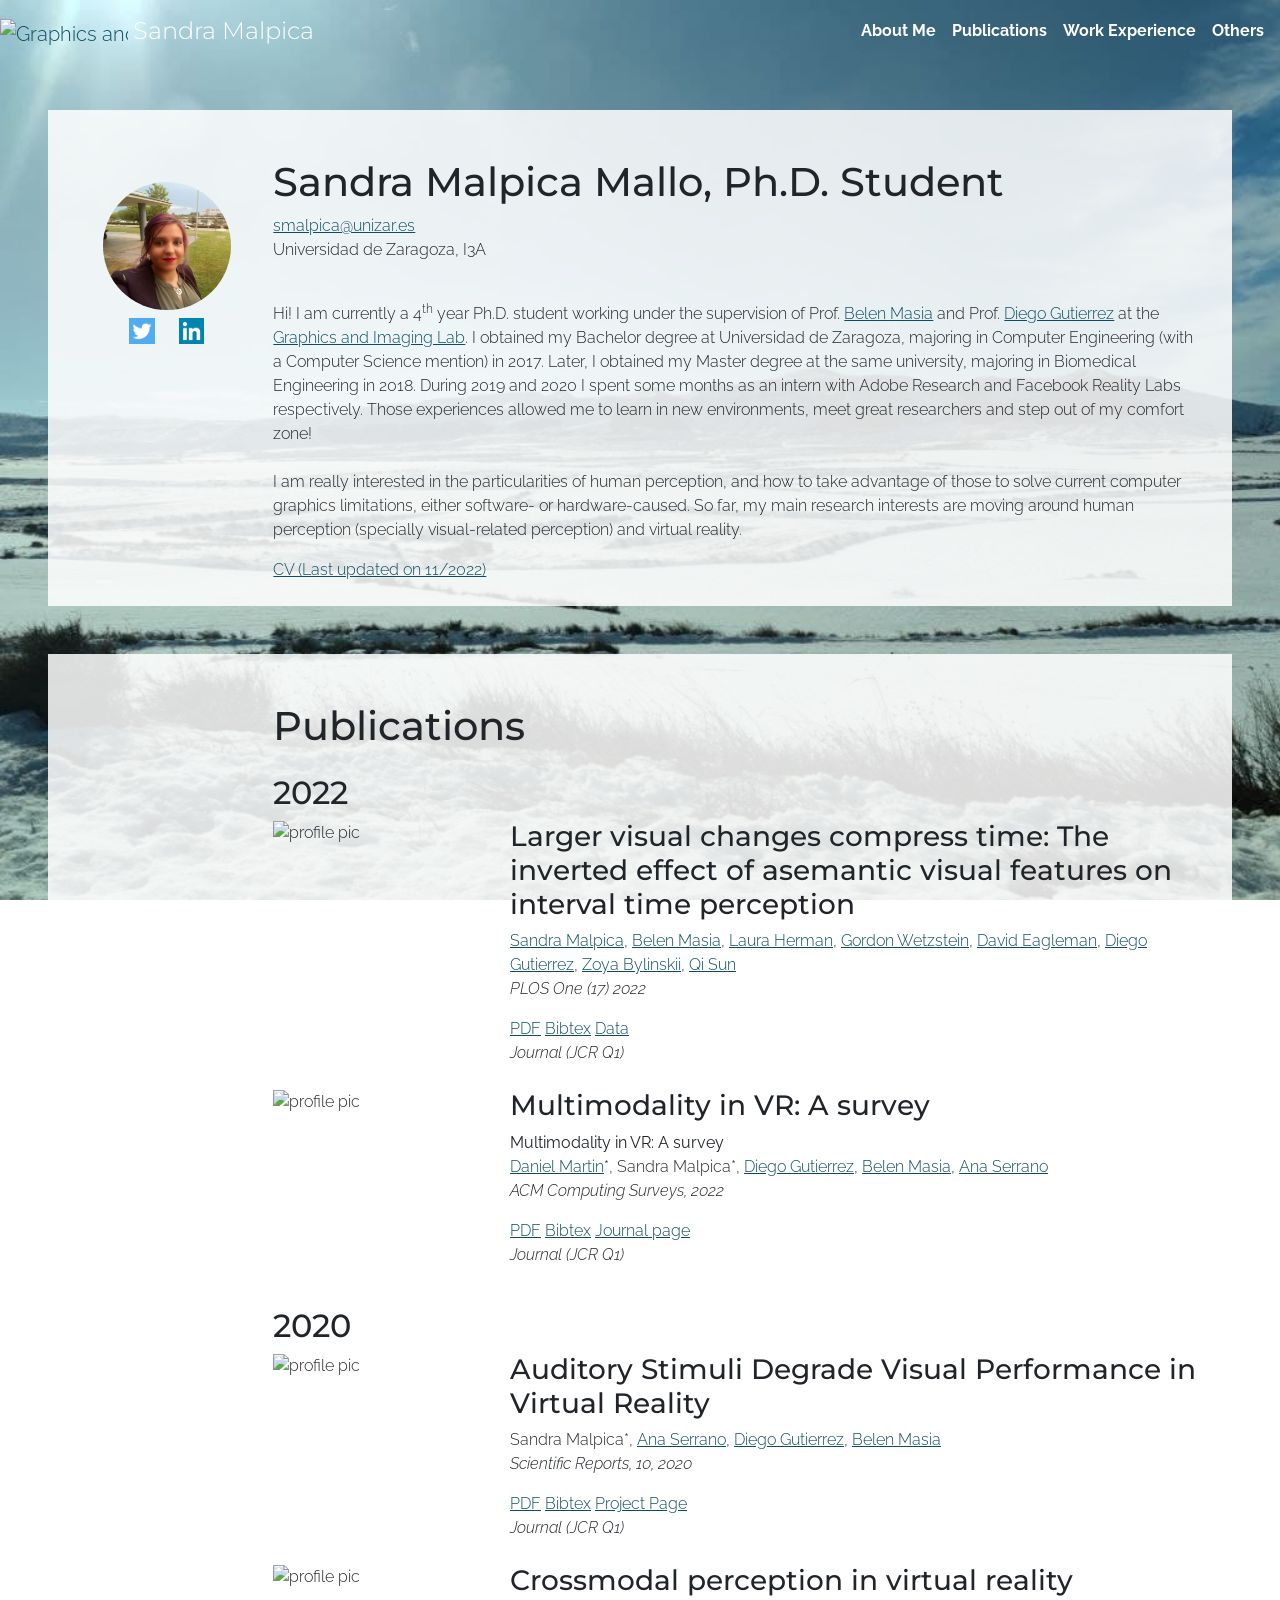
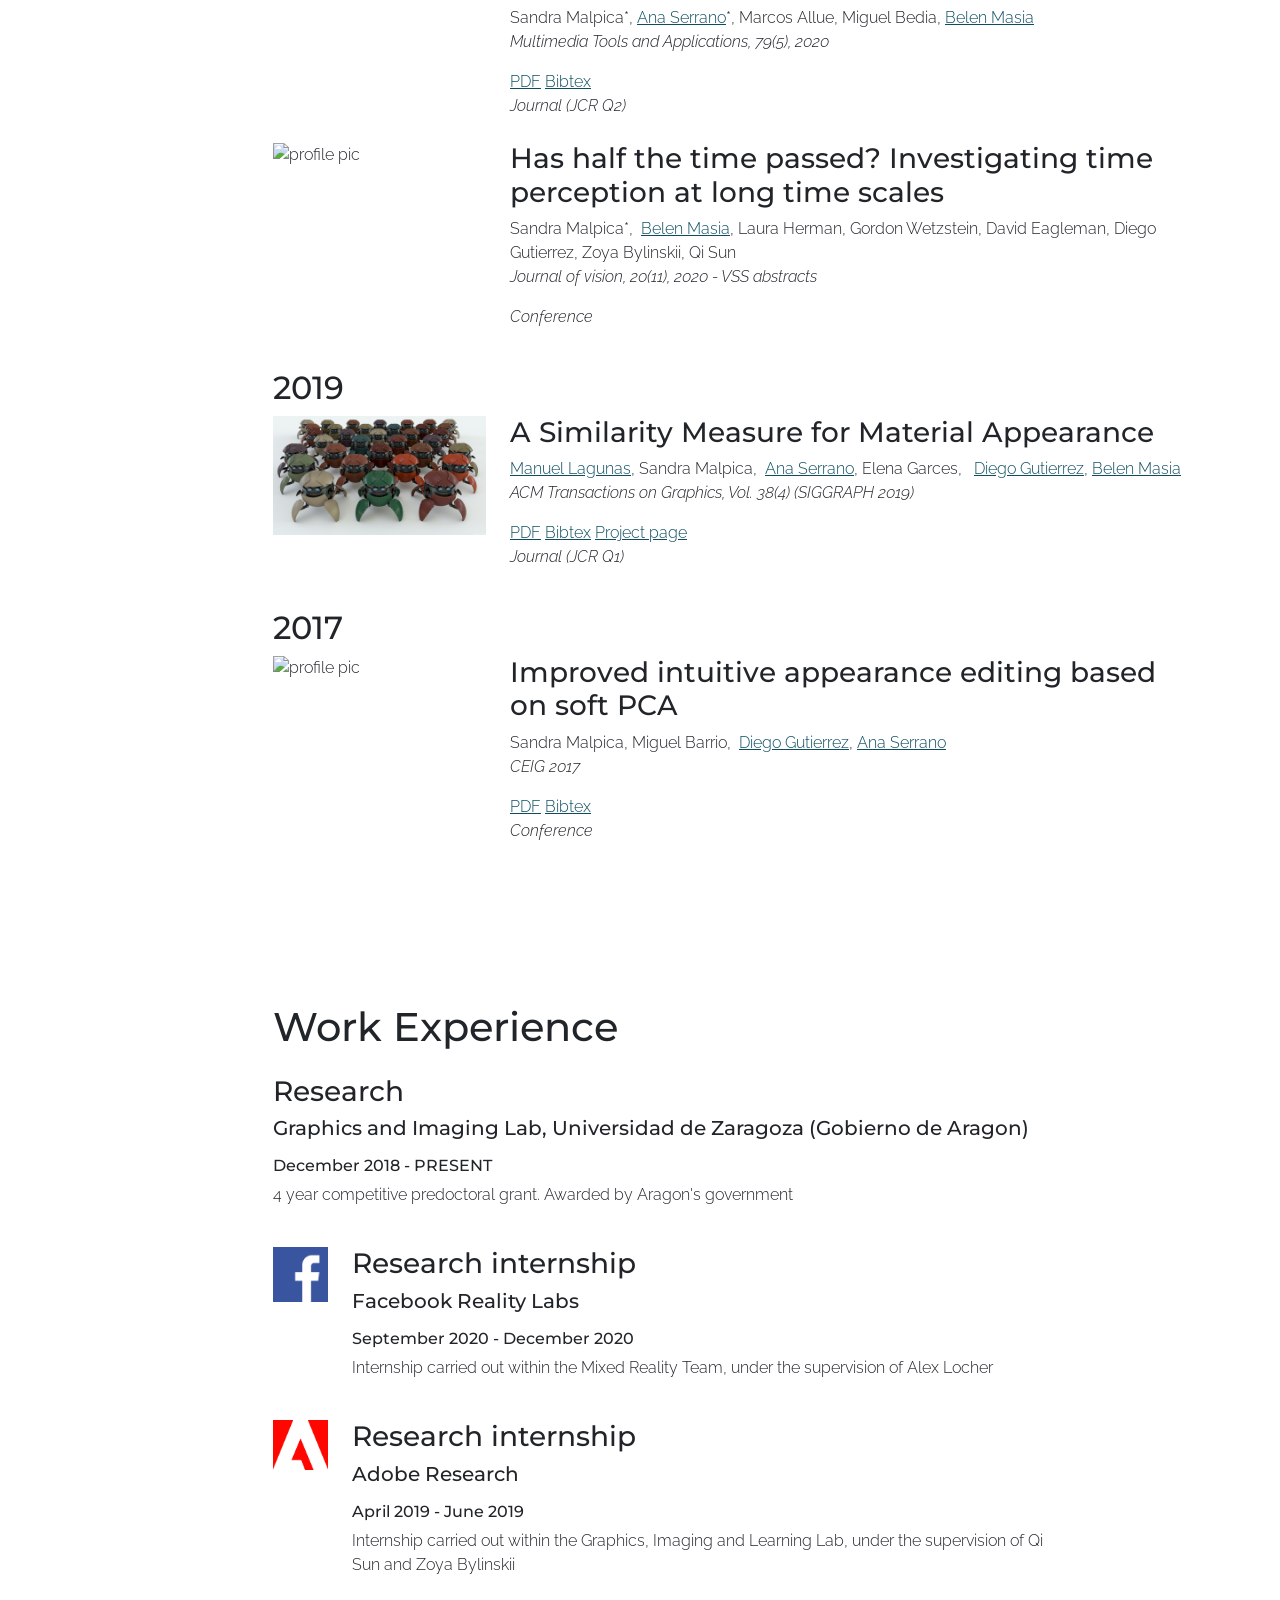
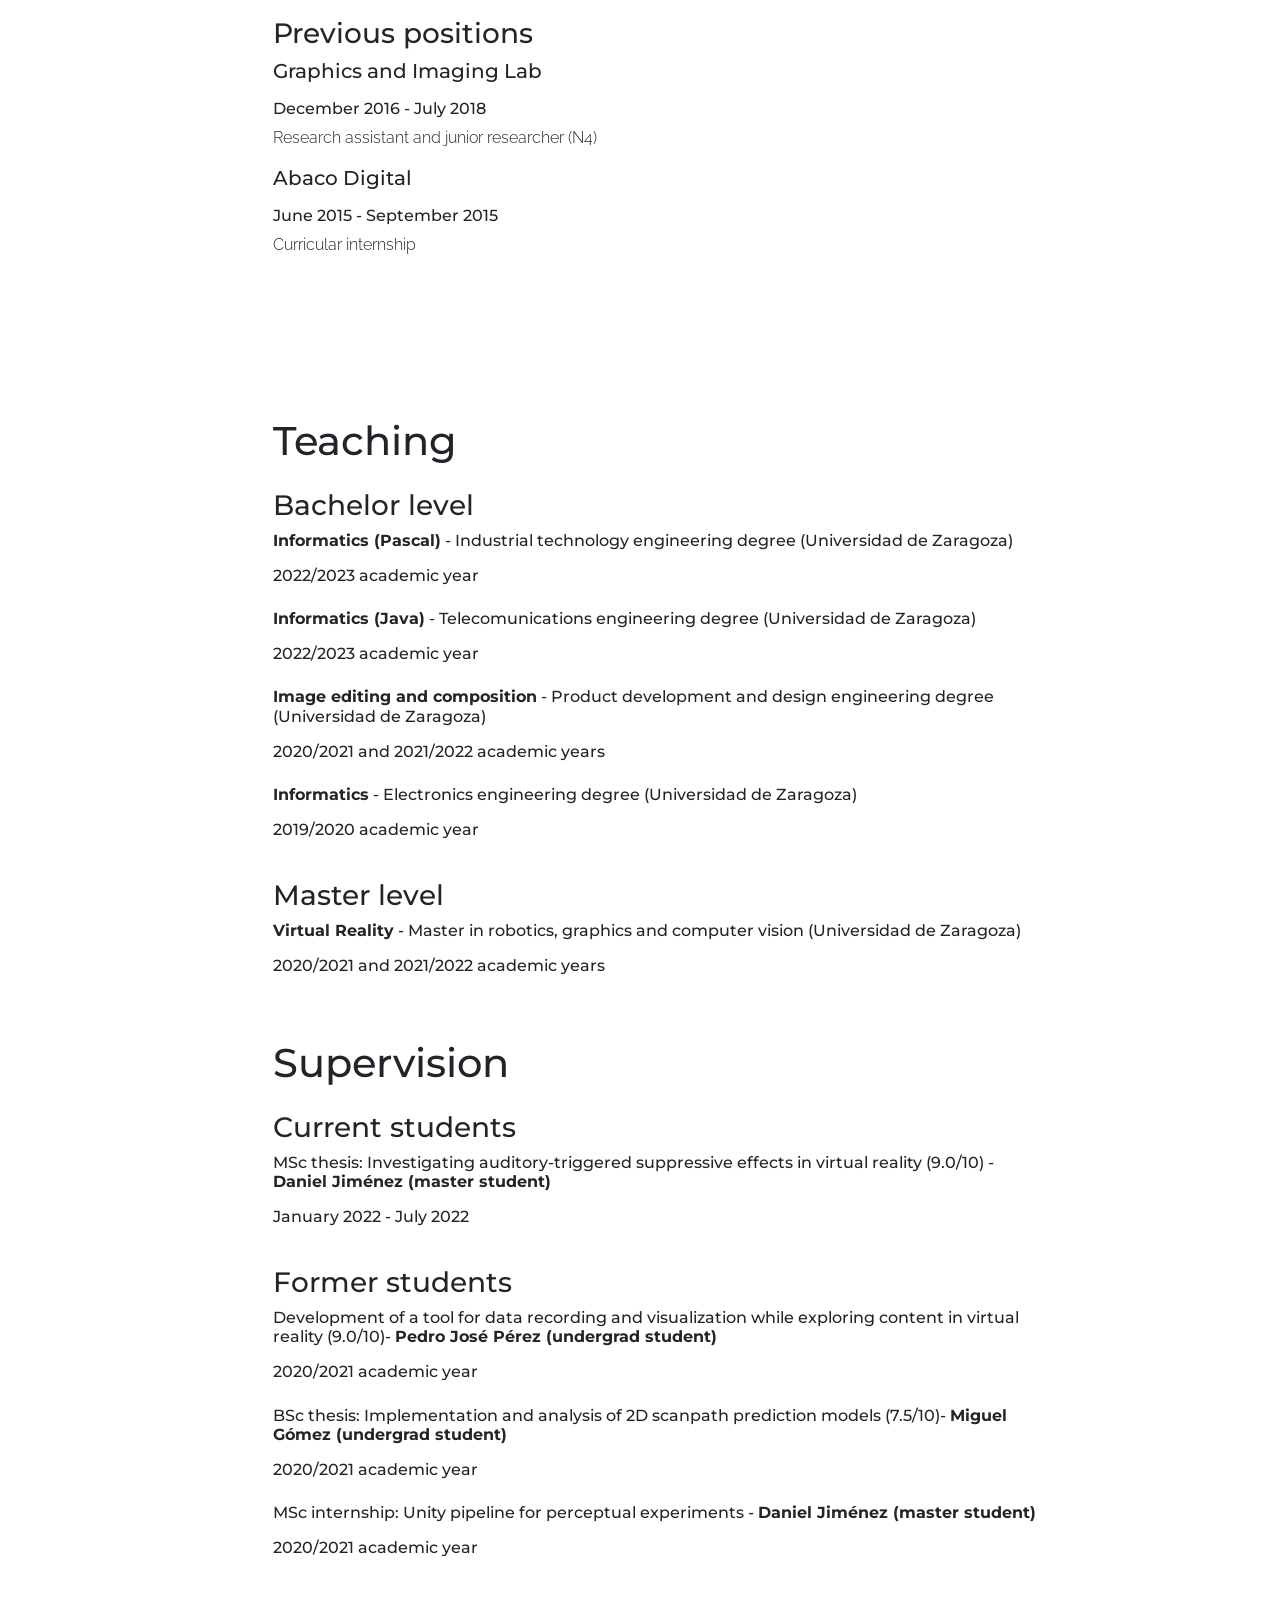
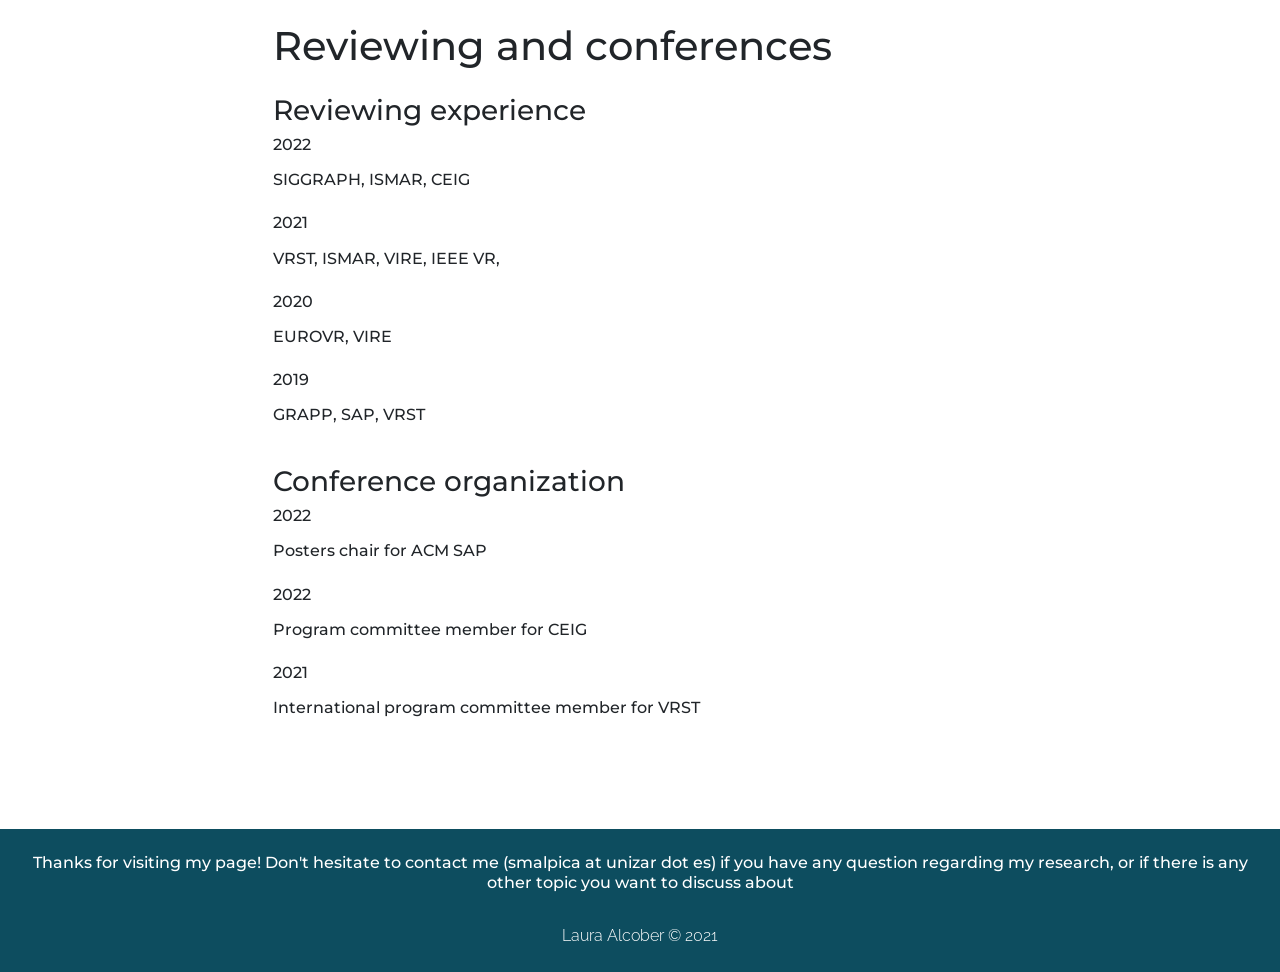
==== index.html @ f25066e1 "Merge branch 'master' of https://github.com/SMalpica/smalpica.github.io" ====
<!DOCTYPE html>
<html>
<head>
    <meta content="width=device-width, initial-scale=1.0" name="viewport">
    <meta charset="utf-8">
    <meta content="Sandra Malpica Mallo, Ph.D. Student, Publications, 2021, 2020, 2019, 2017, Work Experience"
          name="keywords">
    <meta content="" name="description">
    <meta content="width=device-width, initial-scale=1, maximum-scale=1, user-scalable=no" name="viewport">
    <!-- CSS only -->
    <link crossorigin="anonymous" href="https://cdn.jsdelivr.net/npm/bootstrap@5.1.3/dist/css/bootstrap.min.css"
          integrity="sha384-1BmE4kWBq78iYhFldvKuhfTAU6auU8tT94WrHftjDbrCEXSU1oBoqyl2QvZ6jIW3" rel="stylesheet">
    <link href="style.css" media="screen" rel="stylesheet">

    <script src="" type="text/javascript"></script>

    <title>Sandra Malpica</title>


</head>
<body>
<header>

    <nav class="navbar navbar-expand-lg justify-content-between">
        <a class="navbar-brand" href="http://graphics.unizar.es/" target="_blank">
            <img alt="Graphics and imaging lab"
                 class="d-inline-block align-middle img-graphic-top"
                 src="https://graphics.unizar.es/images/gilab_logo.png">
            <span class="navbar-title">
                Sandra Malpica
            </span>
        </a>
        <div>
            <div class="collapse navbar-collapse mx-2">
                <ul class="navbar-nav mr-auto mt-2 mt-lg-0">
                    <li class="nav-item active">
                        <a class="nav-link" href="#about-me-section">About Me</a>
                    </li>
                    <li class="nav-item active">
                        <a class="nav-link" href="#publications-section">Publications</a>
                    </li>
                    <li class="nav-item active">
                        <a class="nav-link" href="#work-experience-section">Work Experience</a>
                    </li>
					<li class="nav-item active">
                        <a class="nav-link" href="#other-section">Others</a>
                    </li>
                </ul>
            </div>
        </div>

    </nav>

</header>

<section class="p-4 text-section row" id="about-me-section">
    <div class="col-sm-12 col-lg-2 my-5">
        <img alt="profile pic" class="img-profile" src="img/perfil.jpg">
        <div class="row d-flex justify-content-evenly mt-2">
            <div class="col-6 d-flex justify-content-end">
                <a href="https://twitter.com/El6sinsentido">
                    <img alt="profile pic" class="img-social" src="img/gorjeo.png">
                </a>
            </div>
            <div class="col-6 d-flex justify-content-start">
                <a href="https://www.linkedin.com/in/sandra-malpica-mallo-7654ab9b/">
                    <img alt="profile pic" class="img-social" src="img/linkedin.png">
                </a>
            </div>
        </div>

    </div>
    <div class="col-sm-12 col-lg-10">
    <span class="mx-2 description-text">
        <h1>Sandra Malpica Mallo, Ph.D. Student</h1>
        <a href="mailto:smalpica@unizar.es">smalpica@unizar.es</a>
                <p>
                    Universidad de Zaragoza, I3A
                </p>
        <br>
        <p>Hi! I am currently a 4<sup>th</sup> year Ph.D. student working under the supervision of Prof. <a
                class="u-active-none u-border-none u-btn u-button-link u-button-style u-hover-none u-none u-text-palette-1-base u-btn-1"
                href="http://webdiis.unizar.es/~bmasia/"
                target="_blank">Belen Masia</a> and Prof. <a
                class="u-active-none u-border-none u-btn u-button-link u-button-style u-hover-none u-none u-text-palette-1-base u-btn-2"
                href="http://giga.cps.unizar.es/~diegog/"
                target="_blank">Diego Gutierrez</a> at the <a
                class="u-active-none u-border-none u-btn u-button-link u-button-style u-hover-none u-none u-text-palette-1-base u-btn-3"
                href="http://graphics.unizar.es/"
                target="_blank">Graphics and Imaging Lab</a>. I obtained my Bachelor degree at Universidad de Zaragoza, majoring in Computer Engineering (with a Computer Science mention) in 2017. Later, I obtained my Master degree at the same university, majoring in Biomedical Engineering in 2018. During 2019 and 2020 I spent some months as an intern with Adobe Research and Facebook Reality Labs respectively. Those experiences allowed me to learn in new environments, meet great researchers and step out of my comfort zone!<br>
                    <br>I am really interested in the particularities of human perception, and how to take advantage of those to solve current computer graphics limitations, either software- or hardware-caused. So far, my main research interests are moving around human perception (specially visual-related perception) and virtual reality.&nbsp;
          </p>

        <a href="cv/CV_English_SM.pdf">CV (Last updated on 11/2022)</a>

    </span>
    </div>
</section>

<section class="p-4 text-section row justify-content-end" id="publications-section">
    <div class="col-sm-12 col-lg-10">
    <span class="mx-2 description-text">
        <h1>Publications</h1>
        <div class="mt-4">
            <h2>2022</h2>

            <div class="row mt-2">
                <div class="col-sm-6 col-lg-3">
                    <img alt="profile pic" class="img-publication"
                         src="https://journals.plos.org/plosone/article/figure/image?size=large&id=10.1371/journal.pone.0265591.g001">
                </div>
                <div class="col-sm-6 col-lg-9">

                    <h3>Larger visual changes compress time: The inverted effect of asemantic visual features on interval time perception</h3>
							<a href="https://smalpica.github.io/"> Sandra Malpica</a>, 
							  <a href="http://webdiis.unizar.es/~bmasia/">Belen Masia</a>, 
							  <a href="https://www.lauramherman.work/">Laura Herman</a>, 
							  <a href="https://stanford.edu/~gordonwz/">Gordon Wetzstein</a>, 
							  <a href="https://deagle.people.stanford.edu/">David Eagleman</a>, 
							  <a href="http://giga.cps.unizar.es/~diegog/">Diego Gutierrez</a>, 
							  <a href="https://research.adobe.com/person/zoya-bylinskii/">Zoya Bylinskii</a>, 
							  <a href="https://www.immersivecomputinglab.org/">Qi Sun</a>
                      <br><i>PLOS One (17) 2022</i>
                      <br>
                    </p>
                    <a href="https://journals.plos.org/plosone/article?id=10.1371/journal.pone.0265591" target="_blank">PDF</a>
                    <a href="https://journals.plos.org/plosone/article/citation?id=10.1371/journal.pone.0265591">Bibtex</a>
					<a href="https://github.com/SMalpica/visTime">Data</a>
                    <p class="fs-6"><i>Journal (JCR Q1)</i></p>
                </div>
            </div>

			<div class="row mt-2">
                <div class="col-sm-6 col-lg-3">
                    <img alt="profile pic" class="img-publication"
                         src="http://webdiis.unizar.es/~danims/images/pubs/2021/02_VR-Survey-2021/featured.jpg">
                </div>
                <div class="col-sm-6 col-lg-9">

                    <h3>Multimodality in VR: A survey</h3>
                        <p class=""><b>Multimodality in VR: A survey<br></b>
                      <a href="http://webdiis.unizar.es/~danims/"
                         target="_blank">Daniel Martin</a>*, Sandra Malpica*, <a
                                    href="http://giga.cps.unizar.es/~diegog/" target="_blank">Diego Gutierrez</a>, <a
                                    href="http://webdiis.unizar.es/~bmasia/" target="_blank">Belen Masia</a>, <a
                                    href="https://ana-serrano.github.io/" target="_blank">Ana Serrano</a>
                      <br><i>ACM Computing Surveys, 2022</i>
                      <br>
                    </p>
                    <a href="https://graphics.unizar.es/papers/2022_Martin_VRSurvey.pdf" target="_blank">PDF</a>
                    <a href="http://webdiis.unizar.es/~danims/images/pubs/2021/02_VR-Survey-2021/bibtex">Bibtex</a>
					<a href="https://dl.acm.org/doi/10.1145/3508361">Journal page</a>
                    <p class="fs-6"><i>Journal (JCR Q1)</i></p>
                </div>
            </div>

        </div>

        <div class="mt-4">
            <h2>2020</h2>

            <div class="row mt-2">
                <div class="col-sm-6 col-lg-3">
                    <img alt="profile pic" class="img-publication"
                         src="https://smalpica.github.io/visDegradation/Auditory%20Stimuli%20Degrade%20Visual%20Performance%20in%20Virtual%20Reality/teaser.png">
                </div>
                <div class="col-sm-6 col-lg-9">

                    <h3>Auditory Stimuli Degrade Visual Performance in Virtual Reality</h3>
                        <p>
                            Sandra Malpica*, 
							<a href="https://ana-serrano.github.io/" target="_blank">Ana Serrano</a>, 
							<a href="http://giga.cps.unizar.es/~diegog/" target="_blank">Diego Gutierrez</a>, 
							<a href="http://webdiis.unizar.es/~bmasia/" target="_blank">Belen Masia</a>
							<br><i>Scientific Reports, 10, 2020  </i>
                            <br>
                        </p>                    
					<a href="https://www.nature.com/articles/s41598-020-69135-3.pdf" target="_blank">PDF</a>
					<a href="https://smalpica.github.io/visDegradation/#bibtex">Bibtex</a>
					<a href="https://smalpica.github.io/visDegradation/" target="_blank">Project Page</a>
                    
                    <p class="fs-6"><i>Journal (JCR Q1)</i></p>
                </div>
            </div>

            <div class="row mt-2">
                <div class="col-sm-6 col-lg-3">
                    <img alt="profile pic" class="img-publication"
                         src="http://webdiis.unizar.es/~bmasia/images/Malpica_MMTA2019.png">
                </div>
                <div class="col-sm-6 col-lg-9">
                    <h3>Crossmodal perception in virtual reality</h3>
                        <p>Sandra Malpica*,&nbsp;<a
                                class="u-active-none u-border-none u-btn u-button-style u-hover-none u-none u-text-palette-1-base u-btn-7"
                                href="https://ana-serrano.github.io/"
                                target="_blank">Ana Serrano</a>*, Marcos Allue, Miguel Bedia, <a
                                class="u-active-none u-border-none u-btn u-button-link u-button-style u-hover-none u-none u-text-palette-1-base u-btn-8"
                                href="http://webdiis.unizar.es/~bmasia/"
                                target="_blank">Belen Masia</a>
                        <br><i>Multimedia Tools and Applications, 79(5), 2020</i>
                        <br>
                        </p>
						<a href="http://webdiis.unizar.es/~aserrano/docs/Malpica_MTA2019_Crossmodal-VR.pdf"
                           target="_blank">PDF</a>
                        <a href="http://webdiis.unizar.es/~bmasia/files/Malpica_MMTA2020.bib">Bibtex</a>
                        <p><i>Journal (JCR Q2)</i></p>
                </div>
            </div>

            <div class="row mt-2">
                <div class="col-sm-6 col-lg-3">
                    <img alt="profile pic" class="img-publication"
                         src="http://webdiis.unizar.es/~bmasia/images/Malpica_VSS2020.png">
                </div>
                <div class="col-sm-6 col-lg-9">
                    <h3>Has half the time passed? Investigating time perception at long time scales</h3>
                        <p>Sandra Malpica*,&nbsp;
                            <a href="http://webdiis.unizar.es/~bmasia/"
                               target="_blank">Belen Masia</a>, Laura Herman, Gordon Wetzstein, David Eagleman, Diego Gutierrez, Zoya Bylinskii, Qi Sun<br><i>Journal of vision, 20(11), 2020 - VSS abstracts</i>
                            <br>
                            </p>                            
                            <p><i>Conference</i></p>
                    </p>
                </div>
            </div>

        </div>

        <div class="mt-4">
            <h2>2019</h2>

            <div class="row mt-2">
                <div class="col-sm-6 col-lg-3">
                    <img alt="profile pic" class="img-publication"
                         src="img/material_similarity_2019.jpg">
                </div>
                <div class="col-sm-6 col-lg-9">

                    <h3>A Similarity Measure for Material Appearance</h3>
                    <p>
                        <a href="http://giga.cps.unizar.es/~mlagunas/" target="_blank">Manuel Lagunas</a>, Sandra Malpica,&nbsp;
                        <a href="https://ana-serrano.github.io/" target="_blank">Ana Serrano</a>, Elena Garces,&nbsp;&nbsp;
                        <a href="http://giga.cps.unizar.es/~diegog/" target="_blank">Diego Gutierrez</a>,
                        <a href="http://webdiis.unizar.es/~bmasia/" target="_blank">Belen Masia</a>
                        <br><i>ACM Transactions on Graphics, Vol. 38(4) (SIGGRAPH 2019)</i>
                        <br>
                    </p>
						<a href="https://graphics.unizar.es/papers/similarity_siggraph_19.pdf"
                           target="_blank">PDF</a>
                        <a href="http://webdiis.unizar.es/~mlagunas/bibs/similarity_siggraph_19.html">Bibtex</a>     
						<a href="http://giga.cps.unizar.es/~mlagunas/publication/material-similarity/" target="_blank">Project page</a>

                    <p><i>Journal (JCR Q1)</i></p>
                </div>
            </div>

        </div>

        <div class="mt-4">
            <h2>2017</h2>

            <div class="row mt-2">
                <div class="col-sm-6 col-lg-3">
                    <img alt="profile pic" class="img-publication"
                         src="http://webdiis.unizar.es/~bmasia/images/Malpica_CEIG2017.png">
                </div>
                <div class="col-sm-6 col-lg-9">

                    <h3>Improved intuitive appearance editing based on soft PCA</h3>
                    <p>Sandra Malpica, Miguel Barrio,&nbsp;
                        <a href="http://giga.cps.unizar.es/~diegog/" target="_blank">Diego Gutierrez</a>,
                        <a href="http://webdiis.unizar.es/~bmasia/" target="_blank">Ana Serrano</a>
                        <br><i>CEIG 2017</i>
                        <br>
                    </p>
					<a href="http://webdiis.unizar.es/~aserrano/docs/Malpica_CEIG2017_SoftPCA.pdf" target="_blank">PDF</a>
                    <a href="http://webdiis.unizar.es/~aserrano/bibs/Malpica_CEIG2017_SoftPCA.bib">Bibtex</a>                 
                    <p><i>Conference</i></p>
                </div>
            </div>

        </div>

    </span>

    </div>
</section>

<section class="p-4 text-section row justify-content-end" id="work-experience-section">
    <div class="col-sm-12 col-lg-10">
    <span class="mx-2 description-text">
        <h1>Work Experience</h1>

        <div class="mt-4">
            <h3>Research</h3>

            <div class="row mt-2">
                <div class="col-sm-6 col-lg-10">

                    <h5>Graphics and Imaging Lab, Universidad de Zaragoza (Gobierno de Aragon)</h5>
                                <p>
                                    <h6>
                                        December 2018 - PRESENT
                                    </h6>
                                    4 year competitive predoctoral grant.
                                    Awarded by Aragon's government
                    </p>
                </div>
            </div>
        </div>

        <div class="mt-4">
            <div class="row mt-2">
                <div class="col-sm-6 col-lg-1">
                        <img alt="profile pic" class="img-work-experience"
                             src="img/facebook.png">
                </div>
                <div class="col-sm-6 col-lg-11">
                    <h3>Research internship</h3>

                    <div class="row mt-2">
                        <div class="col-sm-6 col-lg-10">

                           <h5>Facebook Reality Labs</h5>
                        <p>
                            <h6>
                                September 2020 - December 2020
                            </h6>
                            Internship carried out within the Mixed Reality Team, under the supervision of Alex Locher
                            </p>
                        </div>
                    </div>
                </div>
            </div>
        </div>

        <div class="mt-4">
            <div class="row mt-2">
                <div class="col-sm-6 col-lg-1">
                        <img alt="Iconos diseñados por https://www.freepik.com" class="img-work-experience"
                             src="img/adobe-logo.png">
                </div>
                <div class="col-sm-6 col-lg-11">
                    <h3>Research internship</h3>

                    <div class="row mt-2">
                        <div class="col-sm-6 col-lg-10">

                           <h5>Adobe Research</h5>
                        <p>
                            <h6>
                                April 2019 - June 2019
                            </h6>
                            Internship carried out within the Graphics, Imaging and Learning Lab, under the supervision of Qi Sun and Zoya Bylinskii
                            </p>
                        </div>
                    </div>
                </div>
            </div>
        </div>

         <div class="mt-4">
            <h3>Previous positions</h3>

            <div class="row mt-2">
                <div class="col-sm-6 col-lg-10">

                    <h5>Graphics and Imaging Lab</h5>
                        <p>
                            <h6>
                               December 2016 - July 2018
                            </h6>
                            Research assistant and junior researcher (N4)
                    </p>
                </div>
                 <div class="col-sm-6 col-lg-10">

                    <h5>Abaco Digital</h5>
                        <p>
                            <h6>
                                June 2015 - September 2015
                            </h6>
                            Curricular internship
                     </p>
                </div>
            </div>
        </div>



    </span>

    </div>
</section>

<section class="p-4 text-section row justify-content-end" id="other-section">
    <div class="col-sm-12 col-lg-10">
    <span class="mx-2 description-text">
        <h1>Teaching</h1>

        <div class="mt-4">
            <h3>Bachelor level</h3>
			<div class="row mt-2">
                <div class="col-sm-6 col-lg-10">

                    <h6><b>Informatics (Pascal)</b> - Industrial technology engineering degree (Universidad de Zaragoza)</h6>
                                <p>
                                    <h6>
                                        2022/2023 academic year
                                    </h6>
                                    
                    </p>
                </div>
            </div>
			<div class="row mt-2">
                <div class="col-sm-6 col-lg-10">

                    <h6><b>Informatics (Java)</b> - Telecomunications engineering degree (Universidad de Zaragoza)</h6>
                                <p>
                                    <h6>
                                        2022/2023 academic year
                                    </h6>
                                    
                    </p>
                </div>
            </div>
            <div class="row mt-2">
                <div class="col-sm-6 col-lg-10">

                    <h6><b>Image editing and composition</b> - Product development and design engineering degree (Universidad de Zaragoza)</h6>
                                <p>
                                    <h6>
                                        2020/2021 and 2021/2022 academic years
                                    </h6>
                                    
                    </p>
                </div>
            </div>
			<div class="row mt-2">
                <div class="col-sm-6 col-lg-10">

                    <h6><b>Informatics</b> - Electronics engineering degree (Universidad de Zaragoza)</h6>
                                <p>
                                    <h6>
                                        2019/2020 academic year
                                    </h6>
                                    
                    </p>
                </div>
            </div>			
        </div>
		<div class="mt-4">
            <h3>Master level</h3>

            
			<div class="row mt-2">
                <div class="col-sm-6 col-lg-10">

                    <h6><b>Virtual Reality</b> - Master in robotics, graphics and computer vision (Universidad de Zaragoza)</h6>
                                <p>
                                    <h6>
                                        2020/2021 and 2021/2022 academic years
                                    </h6>
                                    
                    </p>
                </div>
            </div>
			
			
        </div>

        



    </span>

    </div>
	
	<div class="col-sm-12 col-lg-10">
    <span class="mx-2 description-text">
        <h1>Supervision</h1>

        <div class="mt-4">
            <h3>Current students</h3>

            <div class="row mt-2">
                <div class="col-sm-6 col-lg-10">

                    <h6>MSc thesis: Investigating auditory-triggered suppressive effects in virtual reality (9.0/10) - <b>Daniel Jiménez (master student)</b></h6>
                                <p>
                                    <h6>
                                        January 2022 - July 2022
                                    </h6>                                    
                    </p>
                </div>
            </div>
        </div>
		<div class="mt-4">
            <h3>Former students</h3>

            
			<div class="row mt-2">
                <div class="col-sm-6 col-lg-10">

                    <h6>Development of a tool for data recording and visualization while exploring content in virtual reality (9.0/10)- <b>Pedro José Pérez (undergrad student)</b></h6>
                                <p>
                                    <h6>
                                        2020/2021 academic year
                                    </h6>
                                    
                    </p>
                </div>
            </div>
			<div class="row mt-2">
                <div class="col-sm-6 col-lg-10">

                    <h6>BSc thesis: Implementation and analysis of 2D scanpath prediction models (7.5/10)- <b>Miguel Gómez (undergrad student)</b></h6>
                                <p>
                                    <h6>
                                        2020/2021 academic year
                                    </h6>
                                    
                    </p>
                </div>
            </div>
			<div class="row mt-2">
                <div class="col-sm-6 col-lg-10">

                    <h6>MSc internship: Unity pipeline for perceptual experiments - <b>Daniel Jiménez (master student)</b></h6>
                                <p>
                                    <h6>
                                        2020/2021 academic year
                                    </h6>
                                    
                    </p>
                </div>
            </div>
        </div>

        



    </span>

    </div>
	
	<div class="col-sm-12 col-lg-10">
    <span class="mx-2 description-text">
        <h1>Reviewing and conferences</h1>
		
		<div class="mt-4">
            <h3>Reviewing experience</h3>

            <div class="row mt-2">
                <div class="col-sm-6 col-lg-10">

                    <h6>2022</h6>
                                <p>
                                    <h6>
                                        SIGGRAPH, ISMAR, CEIG
                                    </h6>                                    
                    </p>
                </div>
            </div>
			<div class="row mt-2">
                <div class="col-sm-6 col-lg-10">

                    <h6>2021</h6>
                                <p>
                                    <h6>
                                        VRST, ISMAR, VIRE, IEEE VR, 
                                    </h6>                                    
                    </p>
                </div>
            </div>
			<div class="row mt-2">
                <div class="col-sm-6 col-lg-10">

                    <h6>2020</h6>
                                <p>
                                    <h6>
                                        EUROVR, VIRE
                                    </h6>                                    
                    </p>
                </div>
            </div>
			<div class="row mt-2">
                <div class="col-sm-6 col-lg-10">

                    <h6>2019</h6>
                                <p>
                                    <h6>
                                        GRAPP, SAP, VRST
                                    </h6>                                    
                    </p>
                </div>
            </div>
        </div>
		<div class="mt-4">
            <h3>Conference organization</h3>
				<div class="row mt-2">
					<div class="col-sm-6 col-lg-10">

						<h6>2022</h6>
									<p>
										<h6>
											Posters chair for ACM SAP
										</h6>                                    
						</p>
					</div>
				</div>
				<div class="row mt-2">
					<div class="col-sm-6 col-lg-10">

						<h6>2022</h6>
									<p>
										<h6>
											Program committee member for CEIG
										</h6>                                    
						</p>
					</div>
				</div>
				<div class="row mt-2">
					<div class="col-sm-6 col-lg-10">

						<h6>2021</h6>
									<p>
										<h6>
											International program committee member for VRST
										</h6>                                    
						</p>
					</div>
				</div>
            </div>
            
        </div>
        

        



    </span>

    </div>
</section>

<footer class="p-4 text-center">
    <h6>Thanks for visiting my page! Don't hesitate to contact me (smalpica at unizar dot es) if you have any question regarding my research, or if
        there is any other topic you want to discuss about</h6>
    <br>
    Laura Alcober © 2021

</footer>

<script crossorigin=”anonymous”
        integrity=”sha384-Q6E9RHvbIyZFJoft+2mJbHaEWldlvI9IOYy5n3zV9zzTtmI3UksdQRVvoxMfooAo”
        src=”https://cdn.jsdelivr.net/npm/popper.js@1.16.0/dist/umd/popper.min.js”></script>

<script crossorigin=”anonymous”
        integrity=”sha384-oesi62hOLfzrys4LxRF63OJCXdXDipiYWBnvTl9Y9/TRlw5xlKIEHpNyvvDShgf/”
        src=”https://stackpath.bootstrapcdn.com/bootstrap/5.0.0-alpha1/js/bootstrap.min.js”></script>

</body>
</html>
---- style.css ----
@import url('https://fonts.googleapis.com/css2?family=Montserrat&family=Raleway:wght@200;300&family=Roboto&display=swap');

body{
    font-family: 'Raleway', sans-serif;
    font-weight: 300;
    font-size: 16px;

    margin:0;

    background-image: url(img/photo_2021-05-28_12-12-07.jpg);
    background-repeat: no-repeat;
    background-size: cover;
    background-attachment: fixed;
}

:is(h1, h2, h3, h4, h5, h6), .navbar-title{

    font-family: 'Montserrat', sans-serif;
}

.navbar-title{
    color: rgb(33,37,41) !important;
    font-size: 1.5rem;
    color: white !important;
}
.nav-link{
    color: white !important;
    font-weight: bold;
}

.img-graphic-top{
    width: 40vw;
}

.img-profile{
    width: 50vw;
    border-radius: 50%;
    margin: auto;
    display: block;
}

.img-social{
    width: 2vw;
}

description-text{
    display: block;
}

section.text-section{
    background-color: rgba(255, 255, 255, 0.85);
    margin-left: 0 !important;
    margin-right: 0 !important;
}

.img-publication{
    width: 100%;
}

.img-work-experience{
    width: 30%;
}

a{
    color: rgb(13,77,95) !important;
}

a:hover{
    color: rgb(25, 138, 173) !important;
}


footer {
    height: auto;
    background-color: rgb(13,77,95);
    color: white;
}


@media only screen and (min-width: 850px) {
    .img-graphic-top{
        width: 10vw;
    }

    .img-profile{
        width: 10vw;
        border-radius: 50%;
    }

    section.text-section{
        margin: 3rem !important;
    }

    .img-work-experience{
        width: 100%;
    }

}
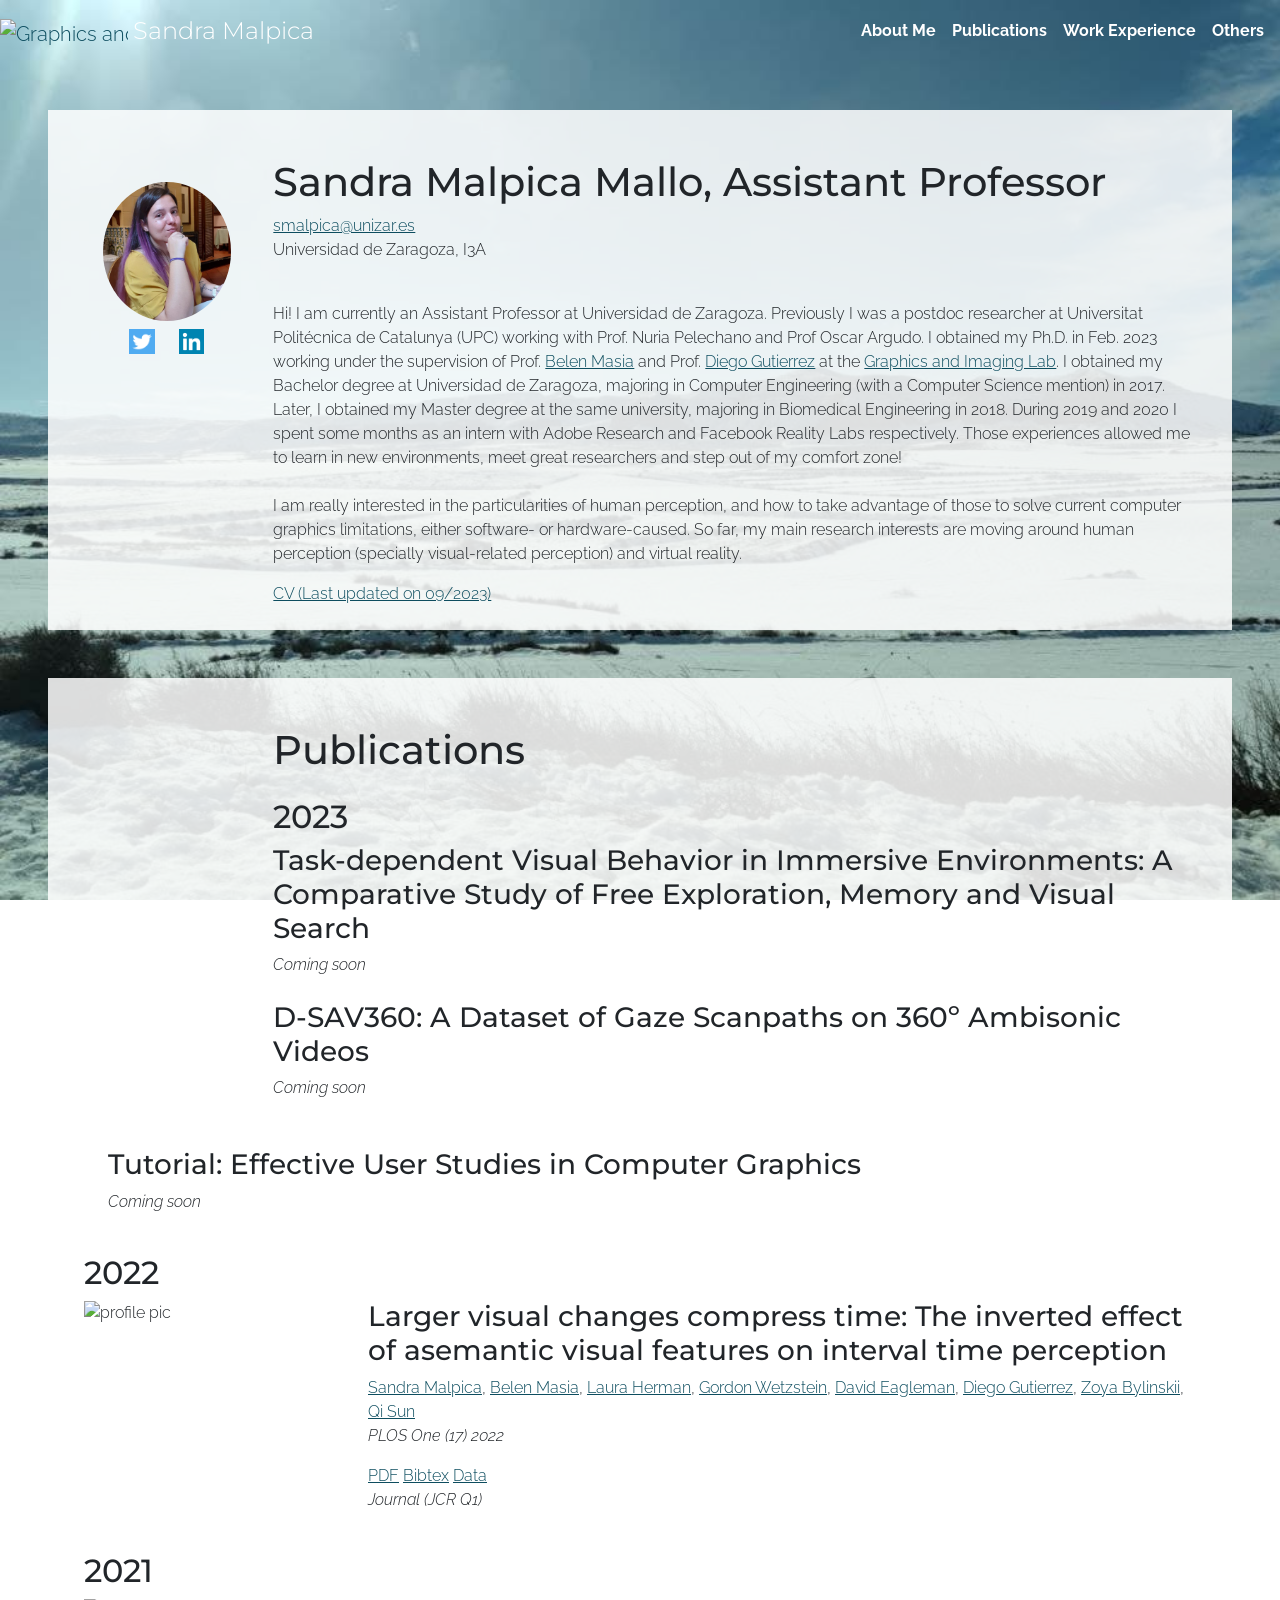
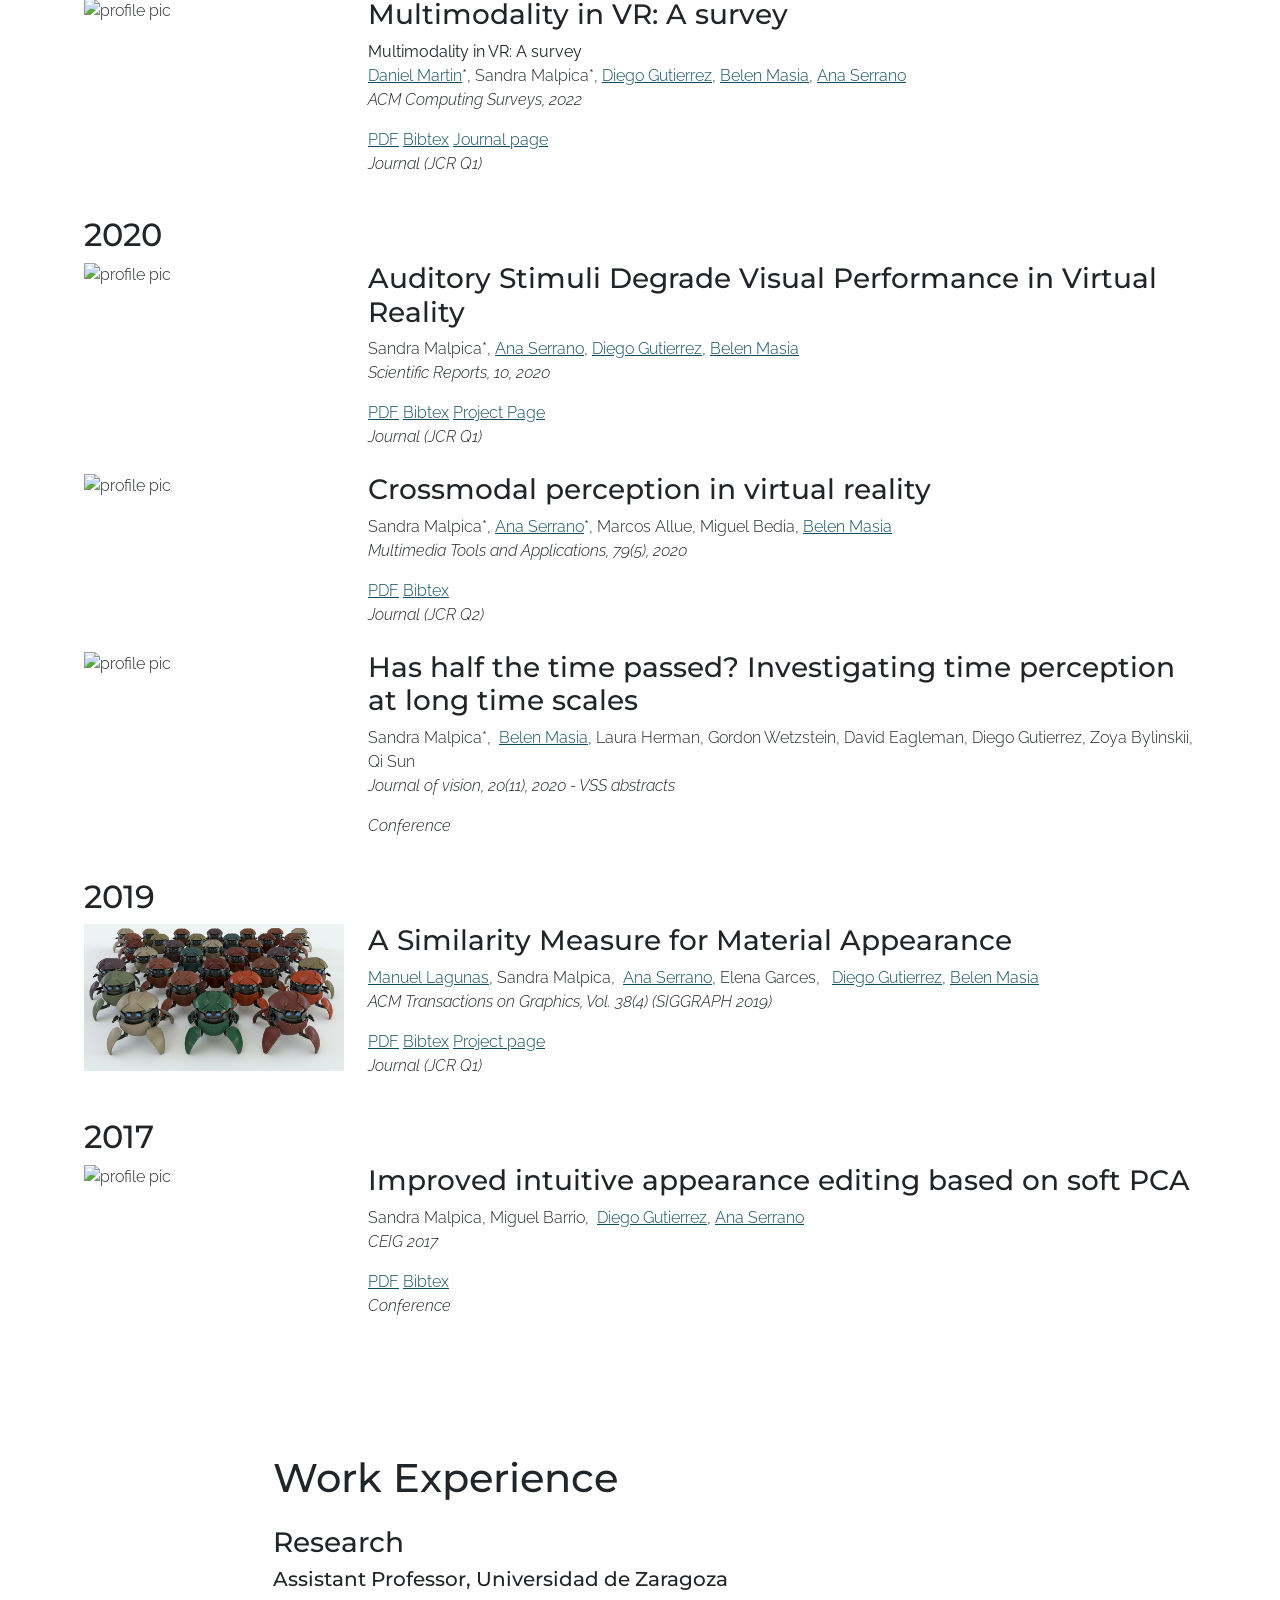
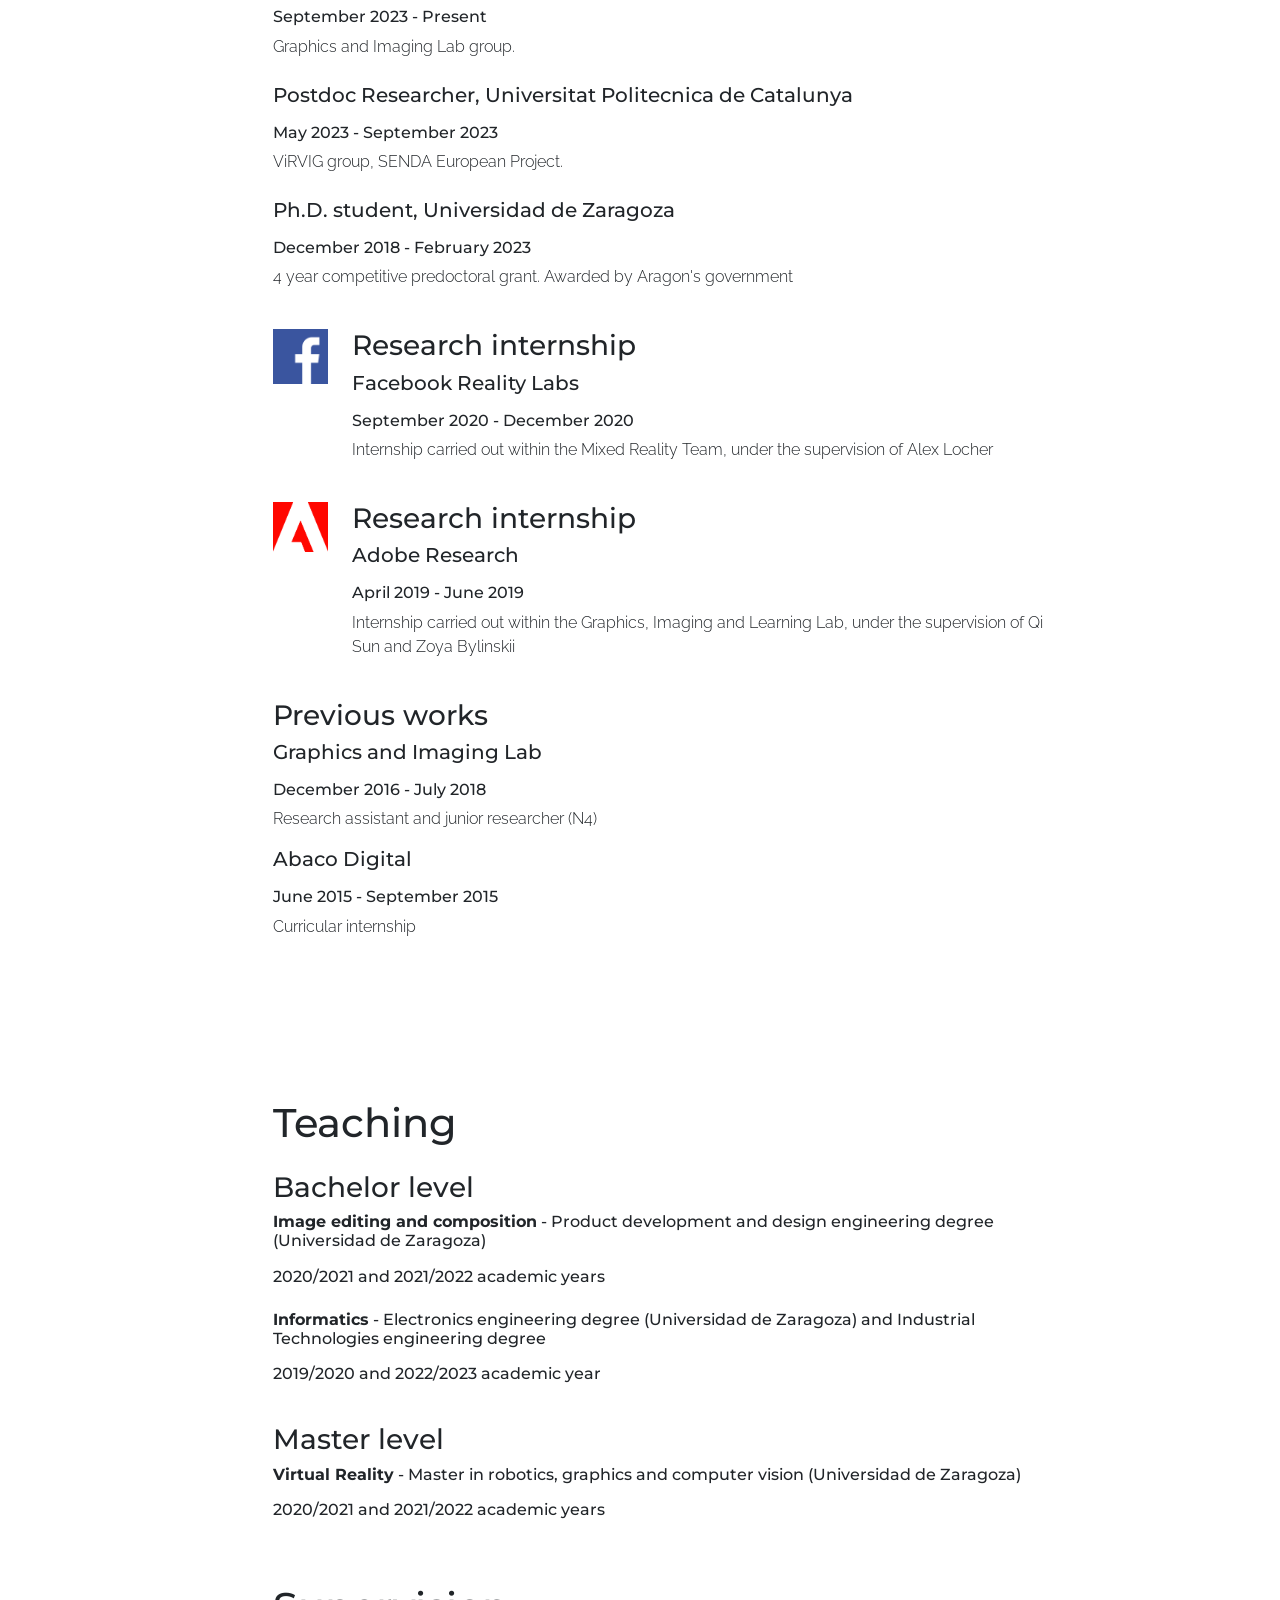
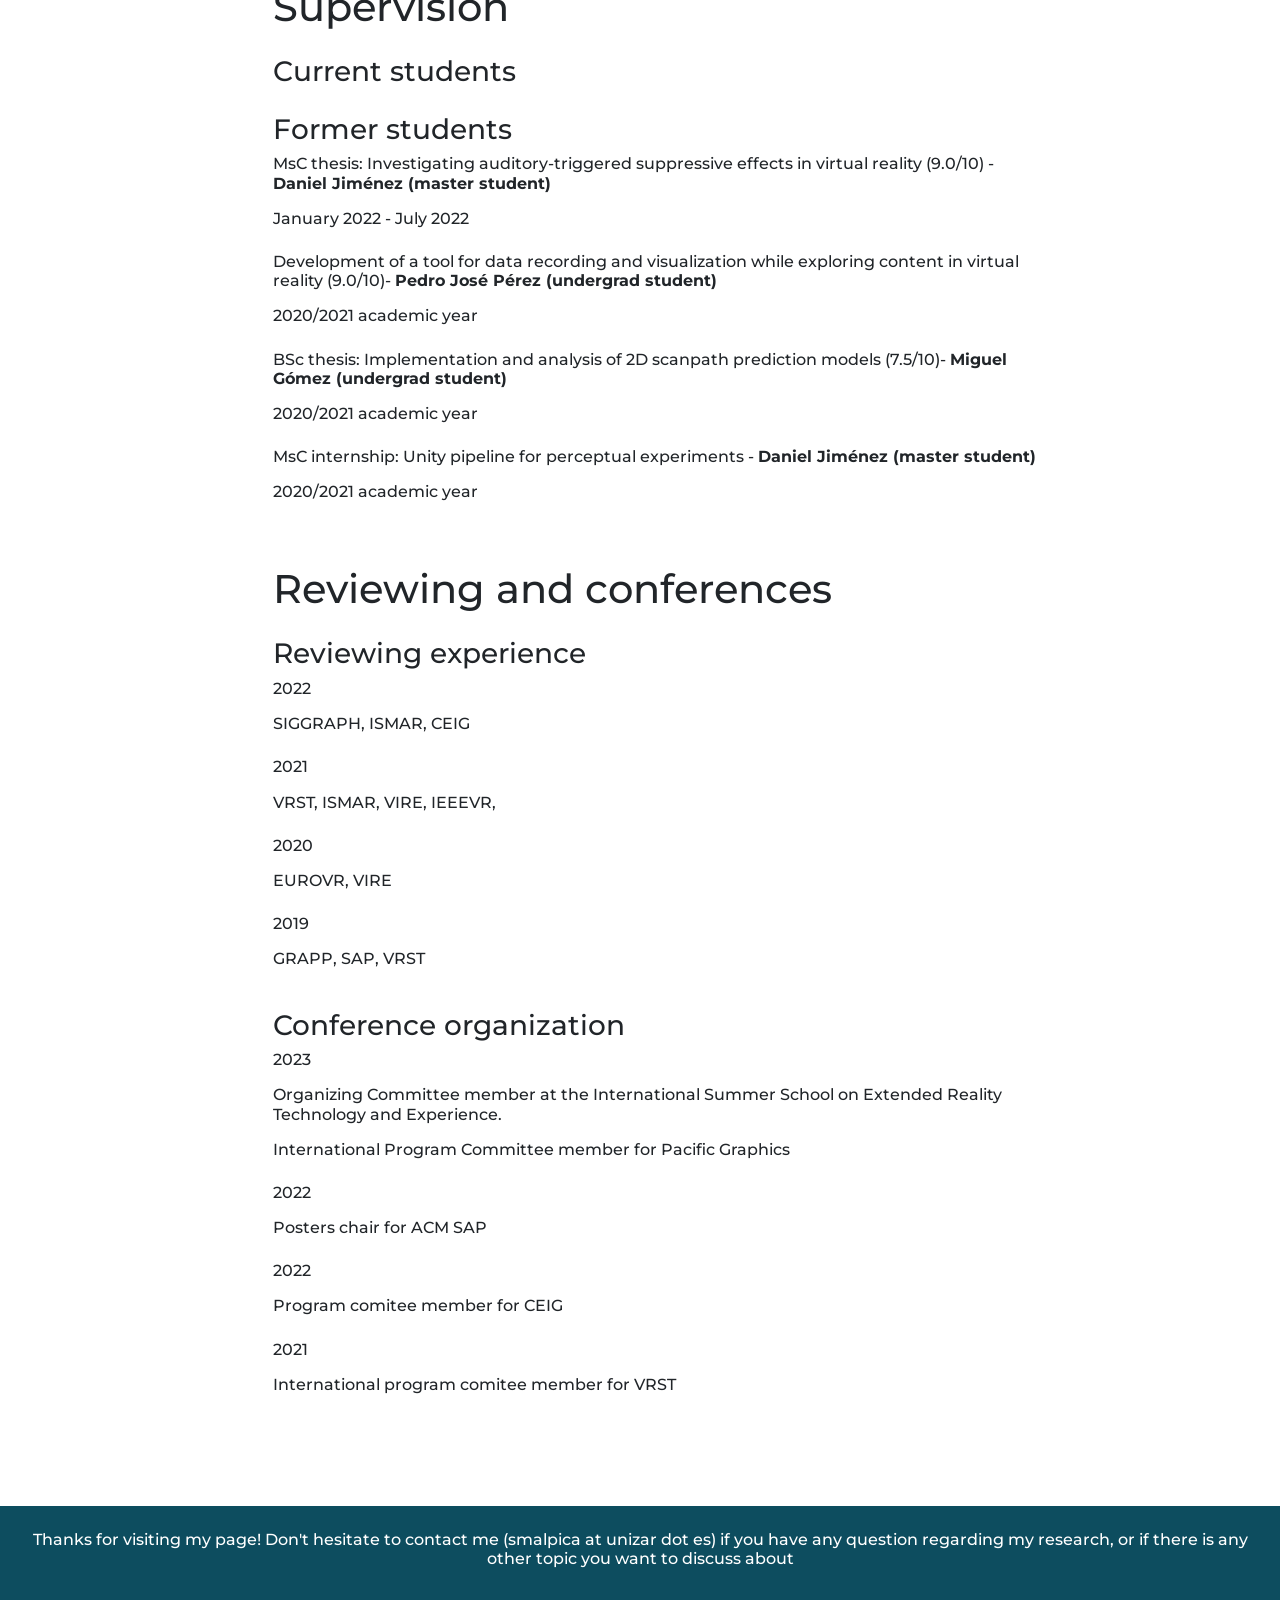
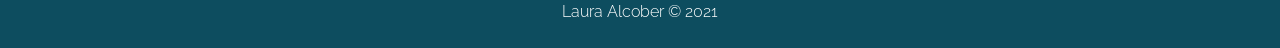
==== commit add4de5c: "sept 2023 update" ====
--- a/index.html
+++ b/index.html
@@ -3,7 +3,7 @@
 <head>
     <meta content="width=device-width, initial-scale=1.0" name="viewport">
     <meta charset="utf-8">
-    <meta content="Sandra Malpica Mallo, Ph.D. Student, Publications, 2021, 2020, 2019, 2017, Work Experience"
+    <meta content="Sandra Malpica Mallo, Assistant Professor, Publications, 2021, 2020, 2019, 2017, Work Experience"
           name="keywords">
     <meta content="" name="description">
     <meta content="width=device-width, initial-scale=1, maximum-scale=1, user-scalable=no" name="viewport">
@@ -55,7 +55,7 @@
 
 <section class="p-4 text-section row" id="about-me-section">
     <div class="col-sm-12 col-lg-2 my-5">
-        <img alt="profile pic" class="img-profile" src="img/perfil.jpg">
+        <img alt="profile pic" class="img-profile" src="img/fotoPerfil.png">
         <div class="row d-flex justify-content-evenly mt-2">
             <div class="col-6 d-flex justify-content-end">
                 <a href="https://twitter.com/El6sinsentido">
@@ -72,13 +72,16 @@
     </div>
     <div class="col-sm-12 col-lg-10">
     <span class="mx-2 description-text">
-        <h1>Sandra Malpica Mallo, Ph.D. Student</h1>
+        <h1>Sandra Malpica Mallo, Assistant Professor</h1>
         <a href="mailto:smalpica@unizar.es">smalpica@unizar.es</a>
                 <p>
                     Universidad de Zaragoza, I3A
                 </p>
         <br>
-        <p>Hi! I am currently a 4<sup>th</sup> year Ph.D. student working under the supervision of Prof. <a
+        <p>Hi! I am currently an Assistant Professor at Universidad de Zaragoza. 
+		Previously I was a postdoc researcher at Universitat Politécnica de Catalunya (UPC) working with
+		Prof. Nuria Pelechano and Prof Oscar Argudo.  
+		I obtained my Ph.D. in Feb. 2023 working under the supervision of Prof. <a
                 class="u-active-none u-border-none u-btn u-button-link u-button-style u-hover-none u-none u-text-palette-1-base u-btn-1"
                 href="http://webdiis.unizar.es/~bmasia/"
                 target="_blank">Belen Masia</a> and Prof. <a
@@ -91,7 +94,7 @@
                     <br>I am really interested in the particularities of human perception, and how to take advantage of those to solve current computer graphics limitations, either software- or hardware-caused. So far, my main research interests are moving around human perception (specially visual-related perception) and virtual reality.&nbsp;
           </p>
 
-        <a href="cv/CV_English_SM.pdf">CV (Last updated on 11/2022)</a>
+        <a href="cv/mycv.pdf">CV (Last updated on 09/2023)</a>
 
     </span>
     </div>
@@ -101,7 +104,41 @@
     <div class="col-sm-12 col-lg-10">
     <span class="mx-2 description-text">
         <h1>Publications</h1>
-        <div class="mt-4">
+        
+		<div class="mt-4">
+            <h2>2023</h2>
+
+            <div class="row mt-2">
+                
+
+                    <h3>Task-dependent Visual Behavior in Immersive Environments: A Comparative Study of Free Exploration, Memory and Visual Search</h3>
+                    <p class="fs-6"><i>Coming soon</i></p>
+                </div>
+            </div>
+			
+			<div class="row mt-2">
+                
+
+                    <h3>D-SAV360: A Dataset of Gaze Scanpaths on 360º Ambisonic Videos</h3>
+                    <p class="fs-6"><i>Coming soon</i></p>
+                </div>
+            </div>
+			
+			<div class="row mt-2">
+                
+
+                    <h3>Tutorial: Effective User Studies in Computer Graphics</h3>
+                    <p class="fs-6"><i>Coming soon</i></p>
+                </div>
+            </div>
+			
+			
+			
+
+        </div>
+		
+		
+		<div class="mt-4">
             <h2>2022</h2>
 
             <div class="row mt-2">
@@ -130,7 +167,11 @@
                 </div>
             </div>
 
-			<div class="row mt-2">
+        </div>
+		<div class="mt-4">
+            <h2>2021</h2>
+
+            <div class="row mt-2">
                 <div class="col-sm-6 col-lg-3">
                     <img alt="profile pic" class="img-publication"
                          src="http://webdiis.unizar.es/~danims/images/pubs/2021/02_VR-Survey-2021/featured.jpg">
@@ -294,13 +335,39 @@
         <div class="mt-4">
             <h3>Research</h3>
 
-            <div class="row mt-2">
-                <div class="col-sm-6 col-lg-10">
-
-                    <h5>Graphics and Imaging Lab, Universidad de Zaragoza (Gobierno de Aragon)</h5>
-                                <p>
-                                    <h6>
-                                        December 2018 - PRESENT
+			<div class="row mt-2">
+                <div class="col-sm-6 col-lg-10">
+
+                    <h5>Assistant Professor, Universidad de Zaragoza</h5>
+                                <p>
+                                    <h6>
+                                        September 2023 - Present
+                                    </h6>
+                                    Graphics and Imaging Lab group. 
+                    </p>
+                </div>
+            </div>
+
+			<div class="row mt-2">
+                <div class="col-sm-6 col-lg-10">
+
+                    <h5>Postdoc Researcher, Universitat Politecnica de Catalunya</h5>
+                                <p>
+                                    <h6>
+                                        May 2023 - September 2023
+                                    </h6>
+                                    ViRVIG group, SENDA European Project. 
+                    </p>
+                </div>
+            </div>
+
+            <div class="row mt-2">
+                <div class="col-sm-6 col-lg-10">
+
+                    <h5>Ph.D. student, Universidad de Zaragoza </h5>
+                                <p>
+                                    <h6>
+                                        December 2018 - February 2023
                                     </h6>
                                     4 year competitive predoctoral grant.
                                     Awarded by Aragon's government
@@ -360,7 +427,7 @@
         </div>
 
          <div class="mt-4">
-            <h3>Previous positions</h3>
+            <h3>Previous works</h3>
 
             <div class="row mt-2">
                 <div class="col-sm-6 col-lg-10">
@@ -400,13 +467,14 @@
 
         <div class="mt-4">
             <h3>Bachelor level</h3>
-			<div class="row mt-2">
-                <div class="col-sm-6 col-lg-10">
-
-                    <h6><b>Informatics (Pascal)</b> - Industrial technology engineering degree (Universidad de Zaragoza)</h6>
-                                <p>
-                                    <h6>
-                                        2022/2023 academic year
+
+            <div class="row mt-2">
+                <div class="col-sm-6 col-lg-10">
+
+                    <h6><b>Image editing and composition</b> - Product development and design engineering degree (Universidad de Zaragoza)</h6>
+                                <p>
+                                    <h6>
+                                        2020/2021 and 2021/2022 academic years
                                     </h6>
                                     
                     </p>
@@ -415,39 +483,15 @@
 			<div class="row mt-2">
                 <div class="col-sm-6 col-lg-10">
 
-                    <h6><b>Informatics (Java)</b> - Telecomunications engineering degree (Universidad de Zaragoza)</h6>
-                                <p>
-                                    <h6>
-                                        2022/2023 academic year
+                    <h6><b>Informatics</b> - Electronics engineering degree (Universidad de Zaragoza) and Industrial Technologies engineering degree</h6>
+                                <p>
+                                    <h6>
+                                        2019/2020 and 2022/2023 academic year
                                     </h6>
                                     
                     </p>
                 </div>
             </div>
-            <div class="row mt-2">
-                <div class="col-sm-6 col-lg-10">
-
-                    <h6><b>Image editing and composition</b> - Product development and design engineering degree (Universidad de Zaragoza)</h6>
-                                <p>
-                                    <h6>
-                                        2020/2021 and 2021/2022 academic years
-                                    </h6>
-                                    
-                    </p>
-                </div>
-            </div>
-			<div class="row mt-2">
-                <div class="col-sm-6 col-lg-10">
-
-                    <h6><b>Informatics</b> - Electronics engineering degree (Universidad de Zaragoza)</h6>
-                                <p>
-                                    <h6>
-                                        2019/2020 academic year
-                                    </h6>
-                                    
-                    </p>
-                </div>
-            </div>			
         </div>
 		<div class="mt-4">
             <h3>Master level</h3>
@@ -484,10 +528,15 @@
         <div class="mt-4">
             <h3>Current students</h3>
 
-            <div class="row mt-2">
-                <div class="col-sm-6 col-lg-10">
-
-                    <h6>MSc thesis: Investigating auditory-triggered suppressive effects in virtual reality (9.0/10) - <b>Daniel Jiménez (master student)</b></h6>
+            
+        </div>
+		<div class="mt-4">
+            <h3>Former students</h3>
+
+            <div class="row mt-2">
+                <div class="col-sm-6 col-lg-10">
+
+                    <h6>MsC thesis: Investigating auditory-triggered suppressive effects in virtual reality (9.0/10) - <b>Daniel Jiménez (master student)</b></h6>
                                 <p>
                                     <h6>
                                         January 2022 - July 2022
@@ -495,11 +544,8 @@
                     </p>
                 </div>
             </div>
-        </div>
-		<div class="mt-4">
-            <h3>Former students</h3>
-
-            
+			
+			
 			<div class="row mt-2">
                 <div class="col-sm-6 col-lg-10">
 
@@ -527,7 +573,7 @@
 			<div class="row mt-2">
                 <div class="col-sm-6 col-lg-10">
 
-                    <h6>MSc internship: Unity pipeline for perceptual experiments - <b>Daniel Jiménez (master student)</b></h6>
+                    <h6>MsC internship: Unity pipeline for perceptual experiments - <b>Daniel Jiménez (master student)</b></h6>
                                 <p>
                                     <h6>
                                         2020/2021 academic year
@@ -570,7 +616,7 @@
                     <h6>2021</h6>
                                 <p>
                                     <h6>
-                                        VRST, ISMAR, VIRE, IEEE VR, 
+                                        VRST, ISMAR, VIRE, IEEEVR, 
                                     </h6>                                    
                     </p>
                 </div>
@@ -600,6 +646,22 @@
         </div>
 		<div class="mt-4">
             <h3>Conference organization</h3>
+				<div class="row mt-2">
+					<div class="col-sm-6 col-lg-10">
+
+						<h6>2023</h6>
+									<p>
+										<h6>
+											Organizing Committee member at the International Summer School on Extended Reality Technology and Experience.
+										</h6>                                    
+						</p>
+									<p>
+										<h6>
+											International Program Committee member for Pacific Graphics
+										</h6>                                    
+						</p>
+					</div>
+				</div>
 				<div class="row mt-2">
 					<div class="col-sm-6 col-lg-10">
 
@@ -617,7 +679,7 @@
 						<h6>2022</h6>
 									<p>
 										<h6>
-											Program committee member for CEIG
+											Program comitee member for CEIG
 										</h6>                                    
 						</p>
 					</div>
@@ -628,7 +690,7 @@
 						<h6>2021</h6>
 									<p>
 										<h6>
-											International program committee member for VRST
+											International program comitee member for VRST
 										</h6>                                    
 						</p>
 					</div>
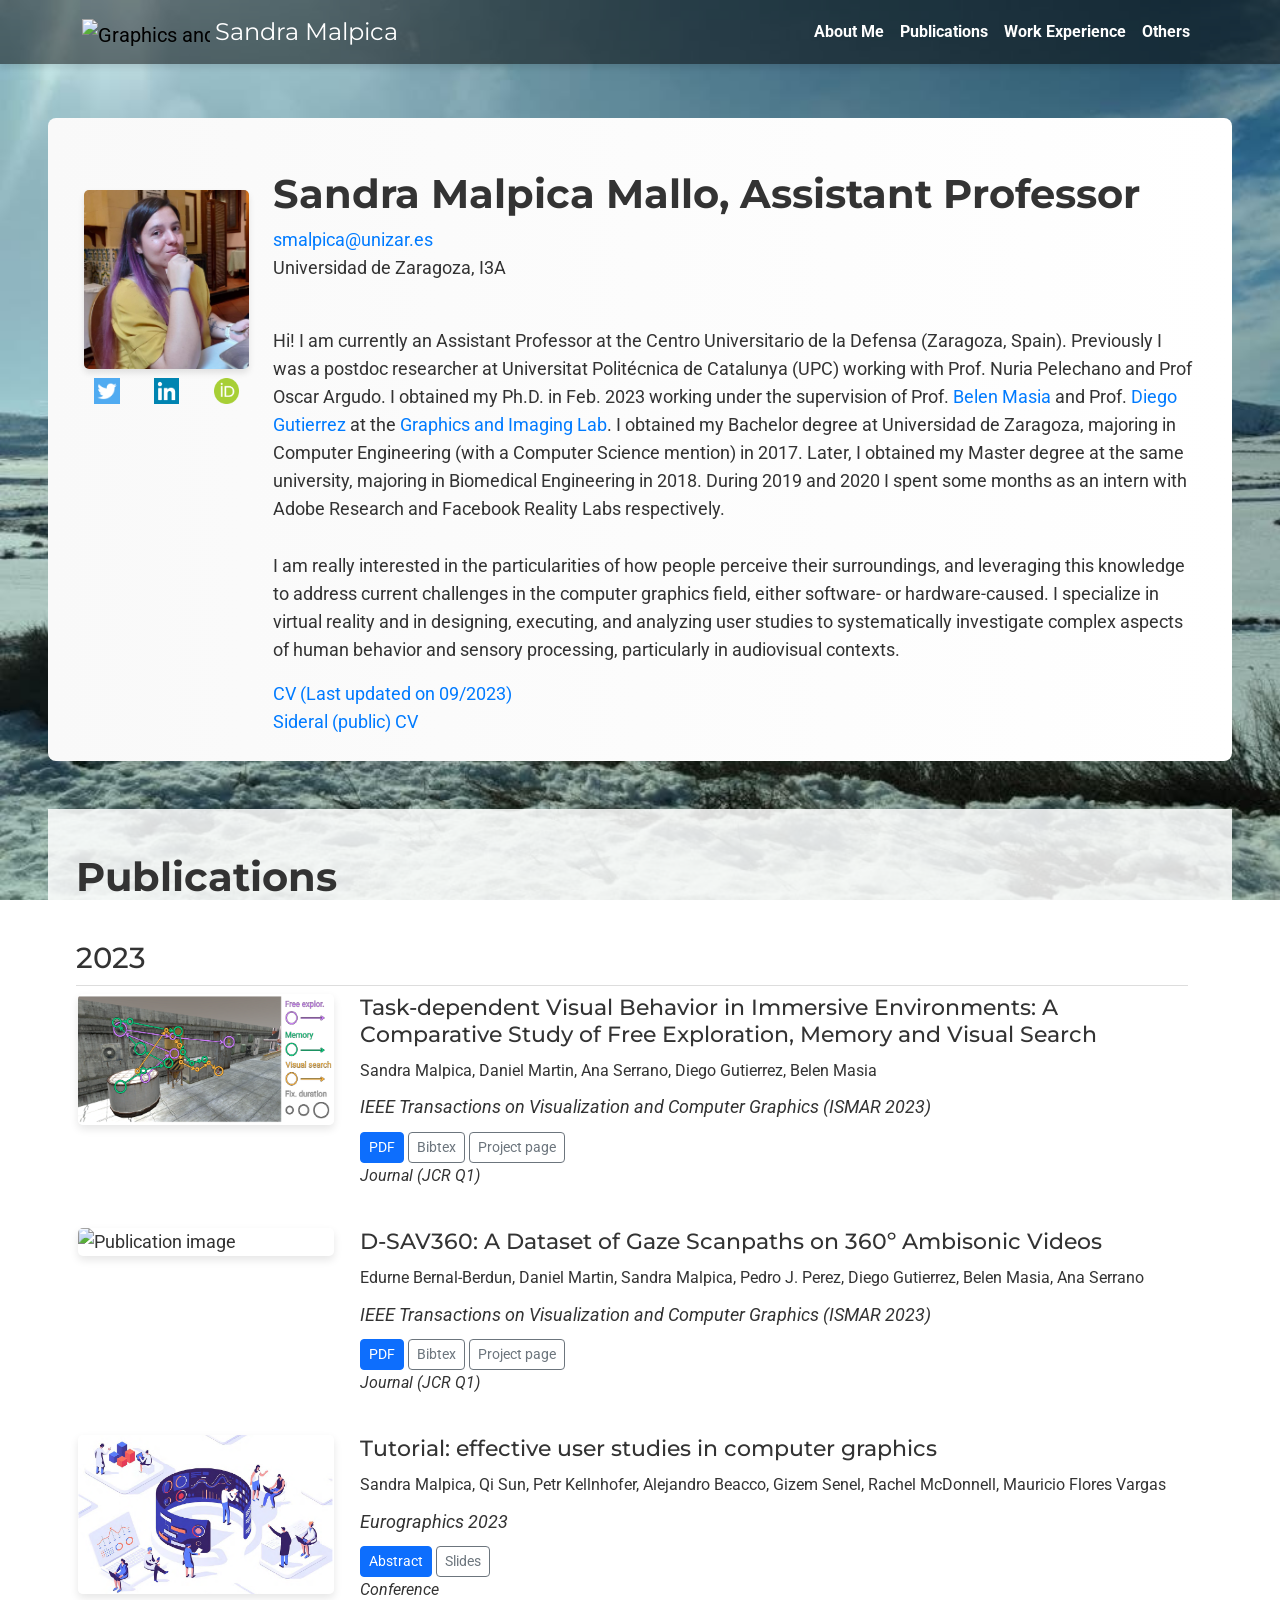
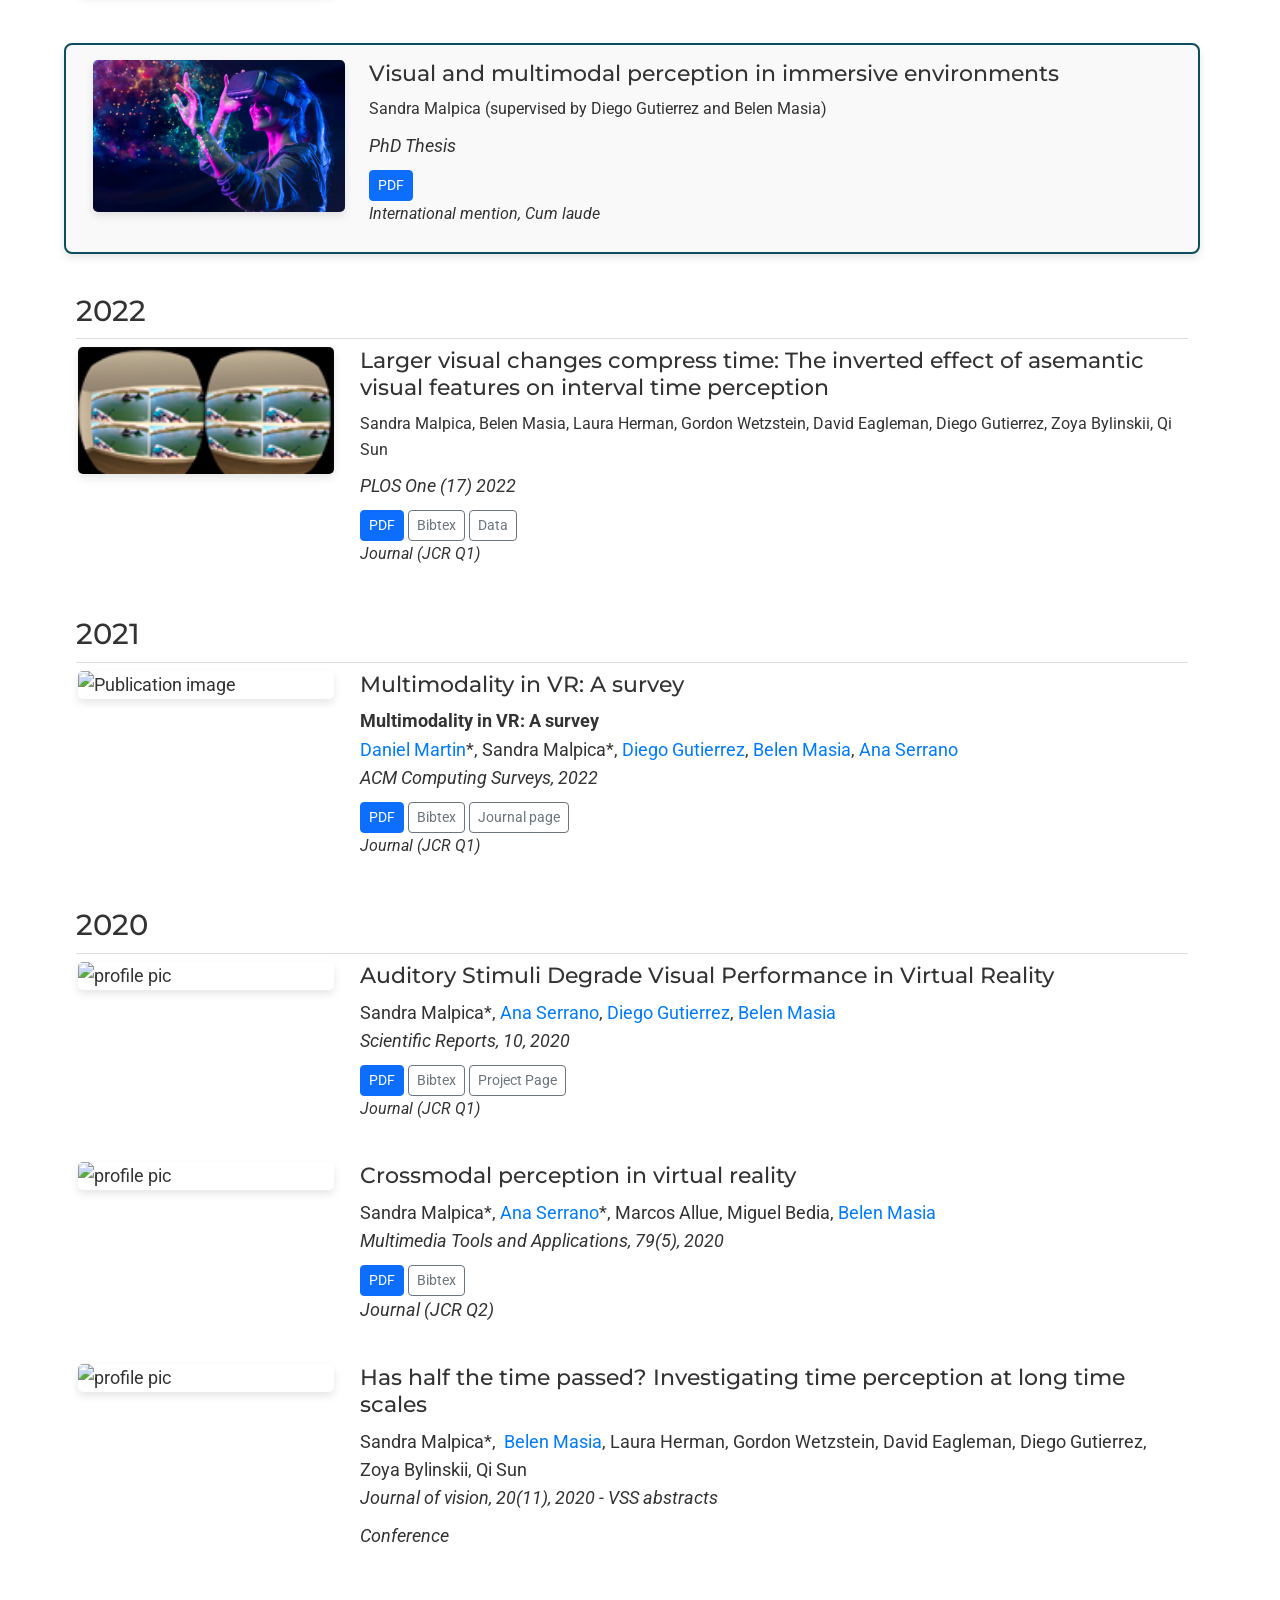
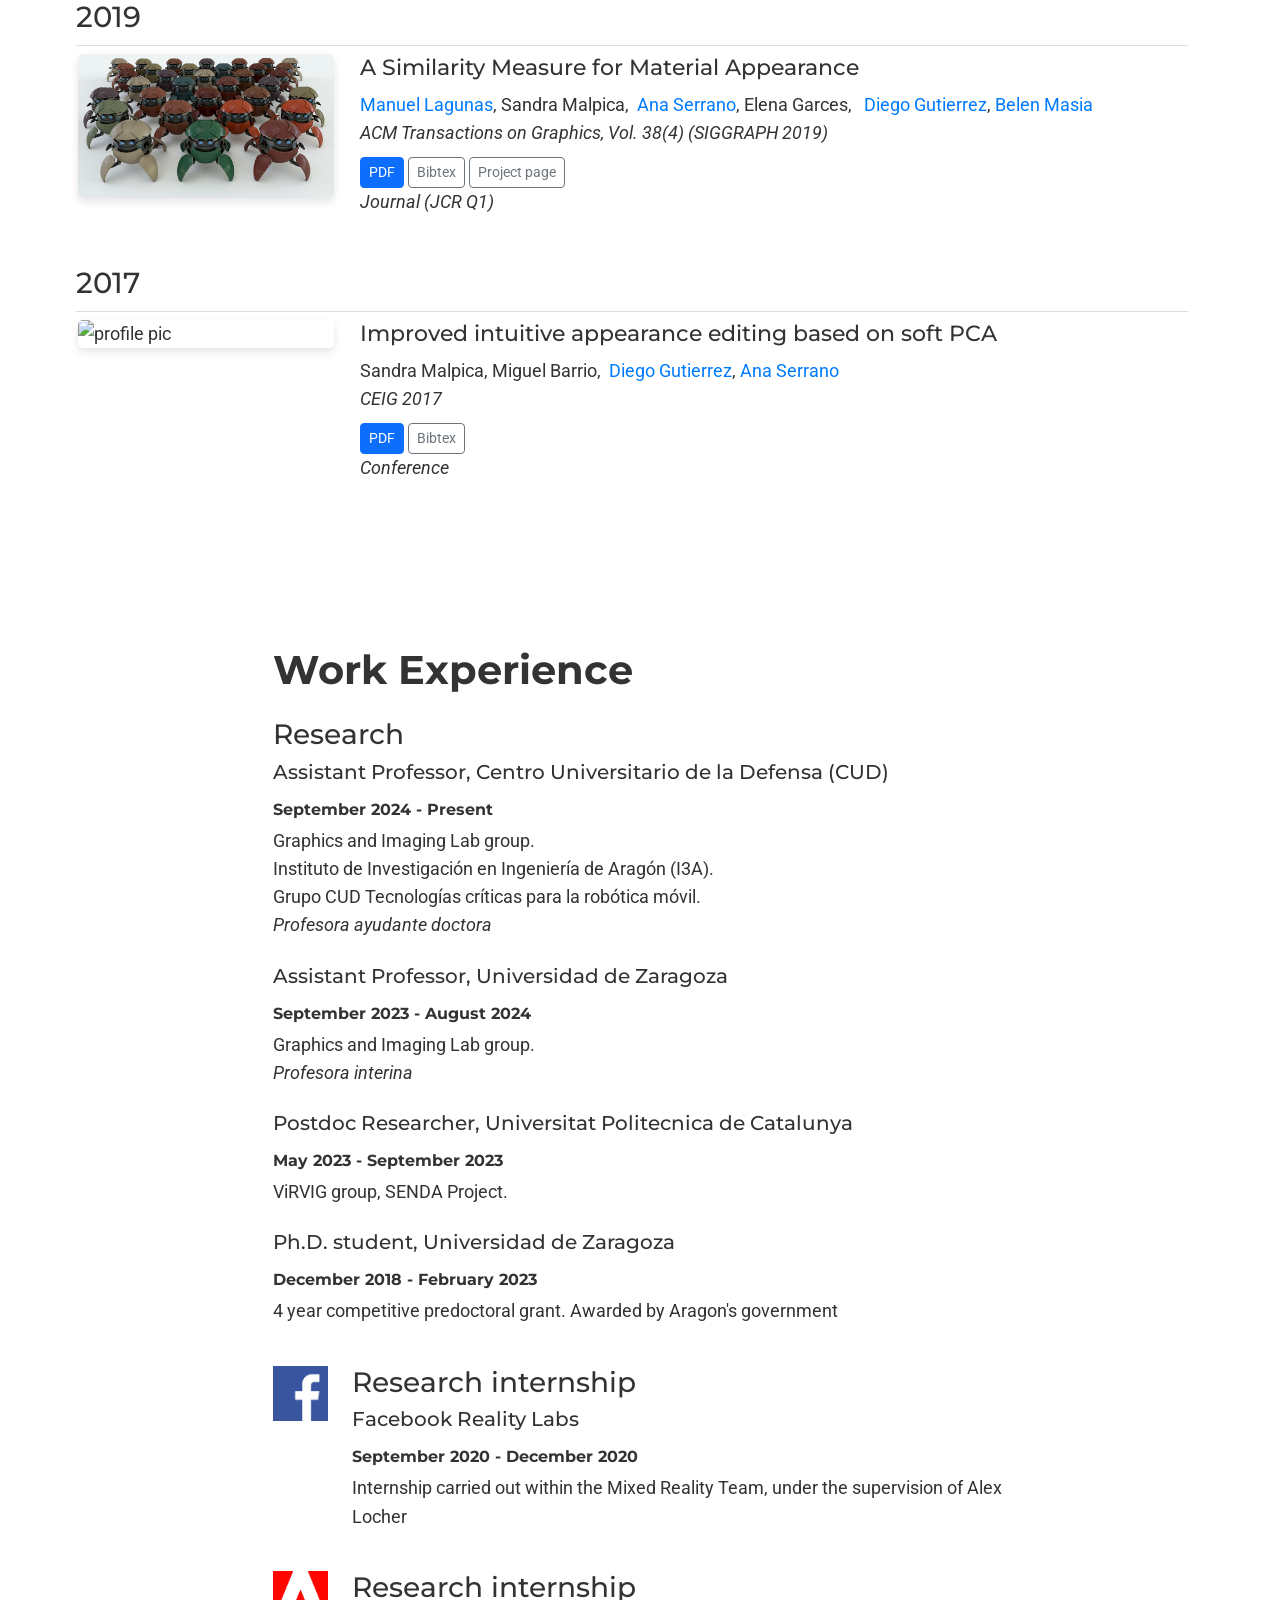
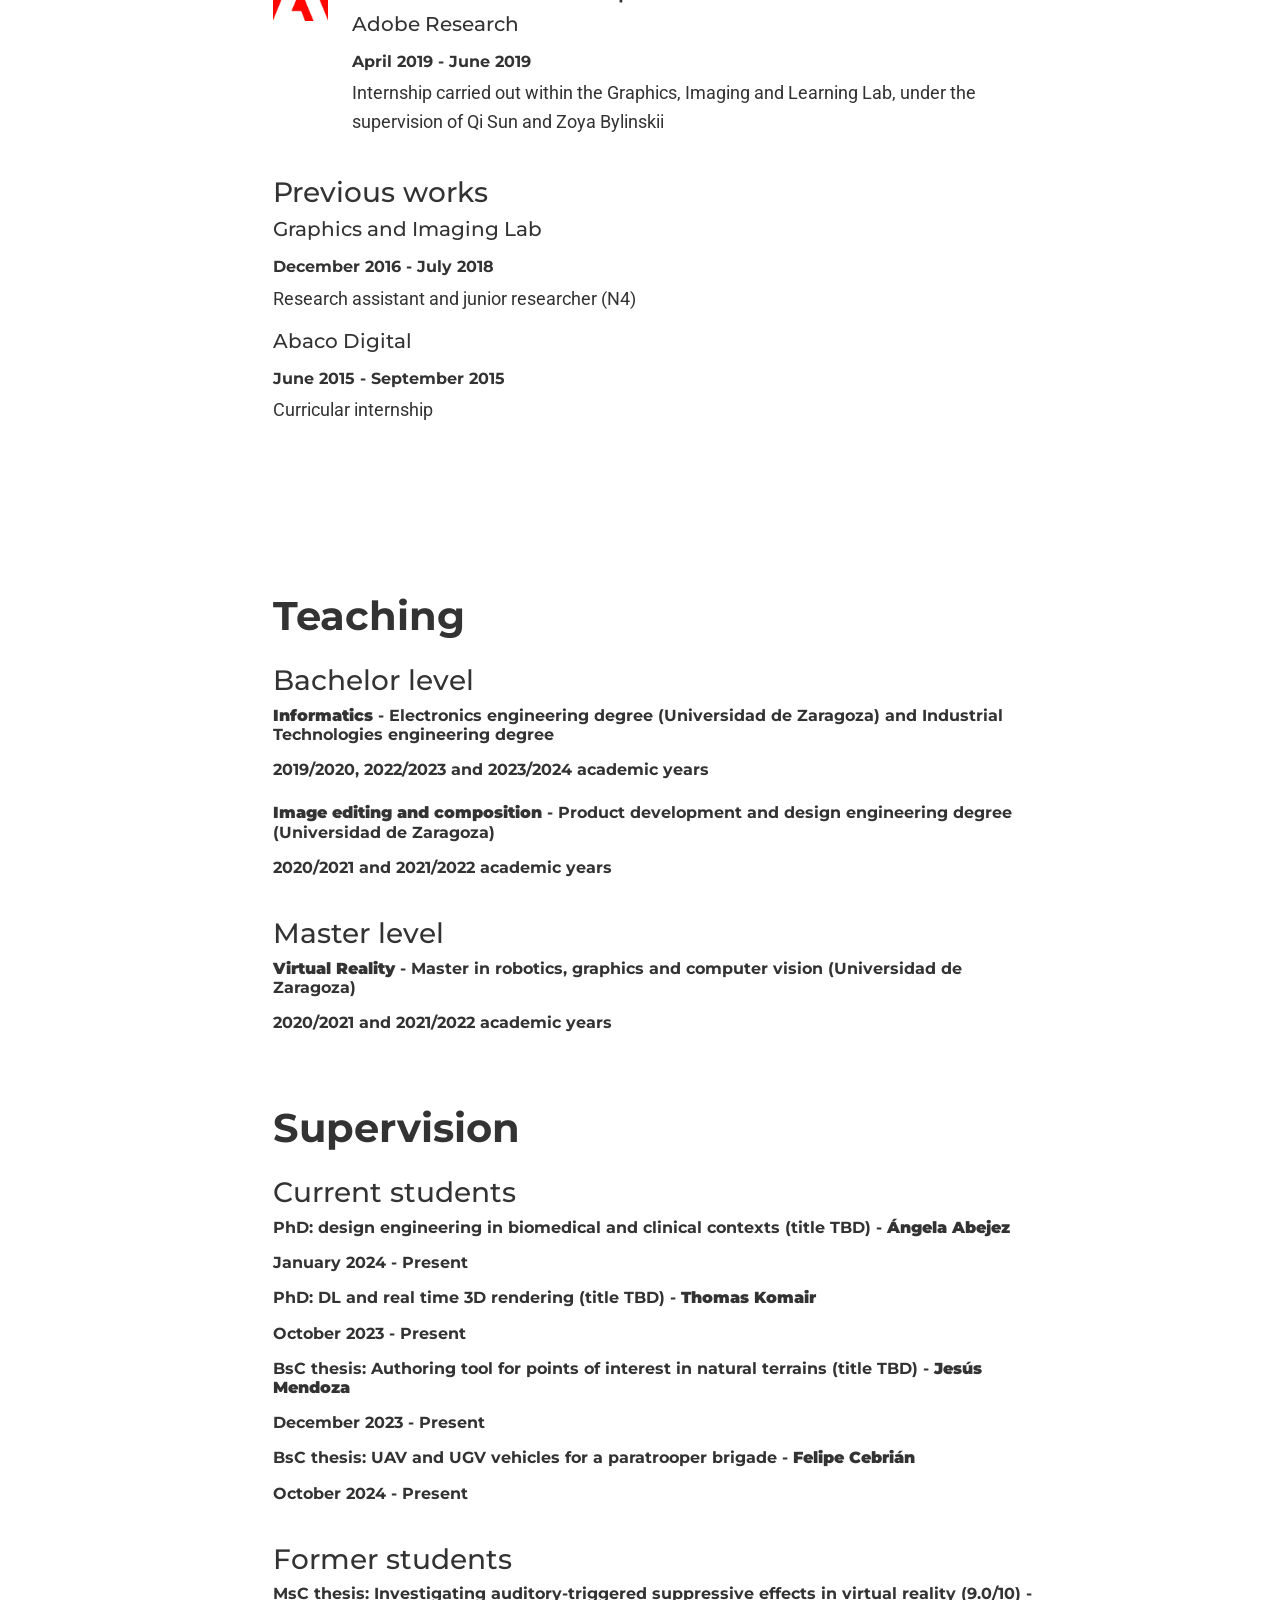
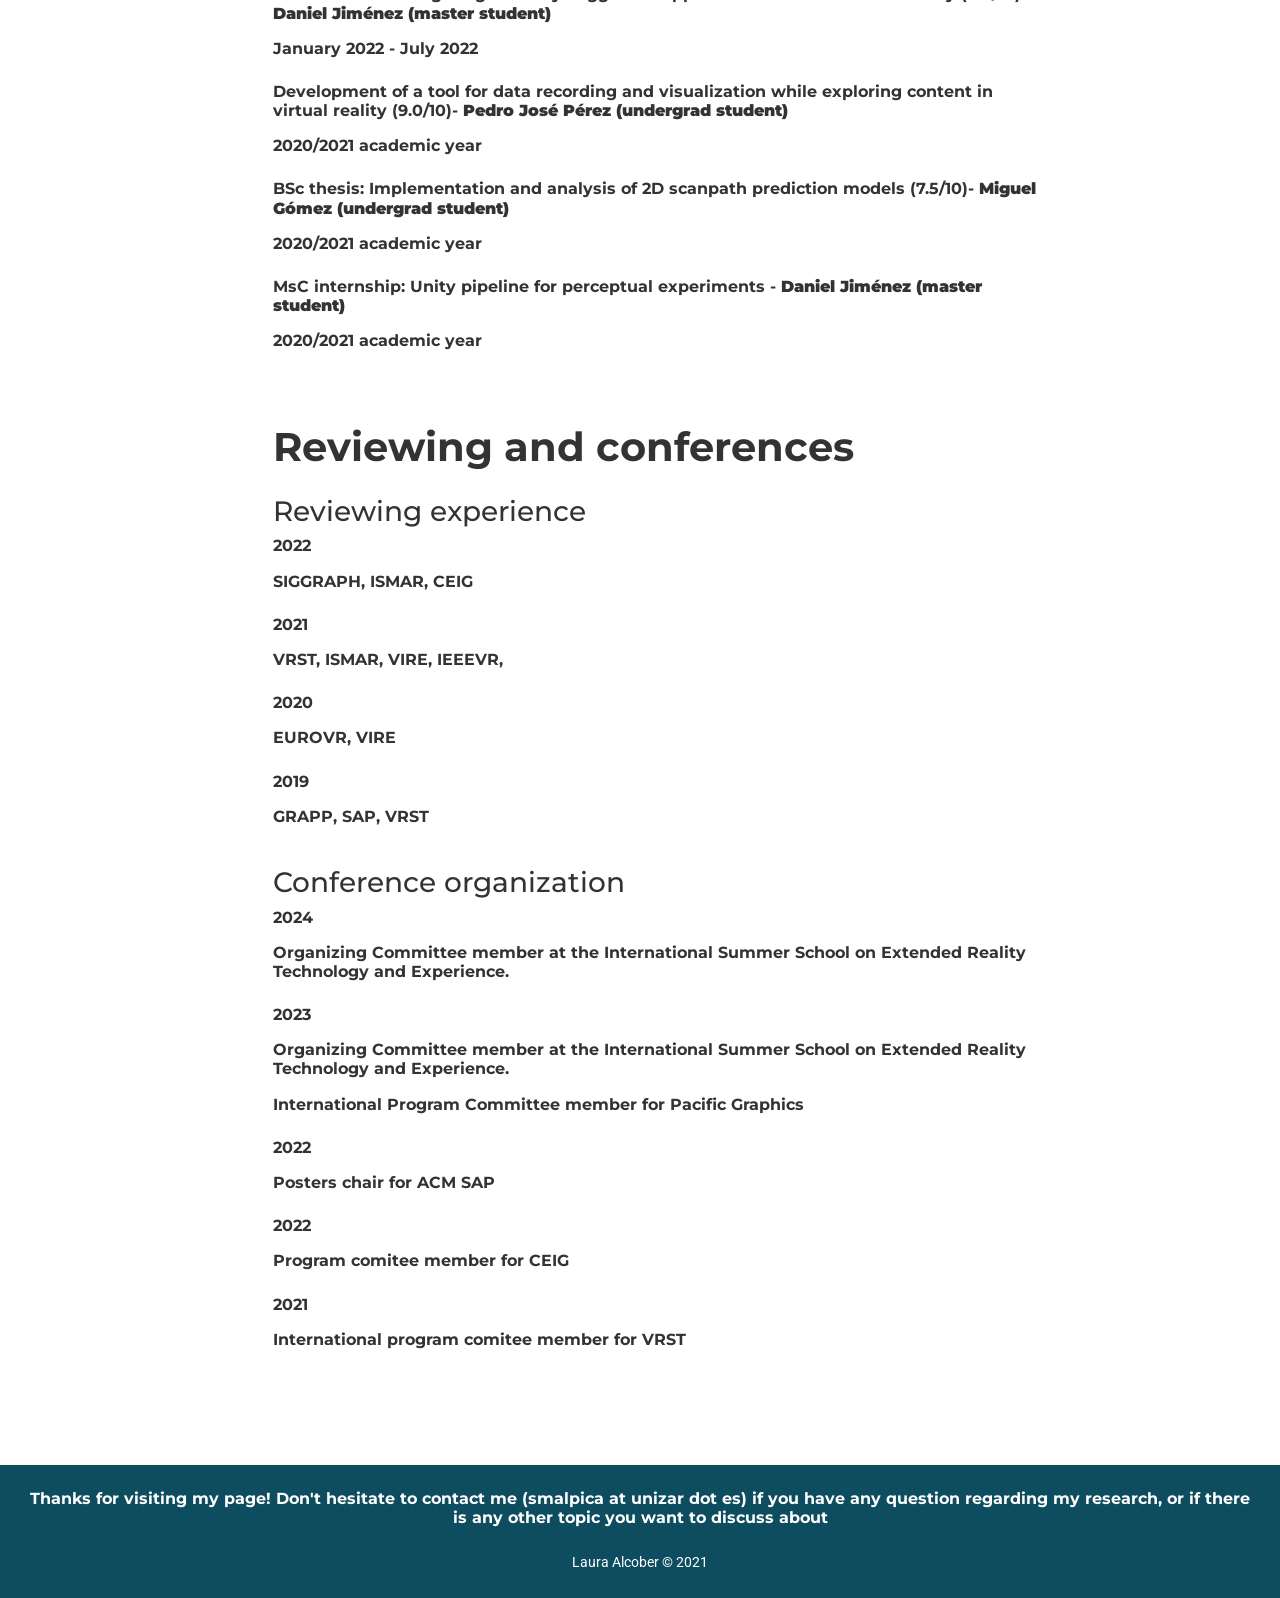
==== commit 84c61b52: "Updated style and information" ====
--- a/index.html
+++ b/index.html
@@ -11,63 +11,73 @@
     <link crossorigin="anonymous" href="https://cdn.jsdelivr.net/npm/bootstrap@5.1.3/dist/css/bootstrap.min.css"
           integrity="sha384-1BmE4kWBq78iYhFldvKuhfTAU6auU8tT94WrHftjDbrCEXSU1oBoqyl2QvZ6jIW3" rel="stylesheet">
     <link href="style.css" media="screen" rel="stylesheet">
+	<link href="https://fonts.googleapis.com/css2?family=Roboto:wght@400;700&display=swap" rel="stylesheet">
 
     <script src="" type="text/javascript"></script>
 
     <title>Sandra Malpica</title>
 
-
+	<style>
+        .navbar {
+            background: rgba(0, 0, 0, 0.5);
+            transition: background 0.3s ease-in-out;
+        }
+        .navbar.scrolled {
+            background: rgba(255, 255, 255, 1);
+        }
+        .navbar-toggler {
+            border: none;
+        }
+        .navbar-toggler-icon {
+            background-image: url("data:image/svg+xml,%3csvg xmlns='http://www.w3.org/2000/svg' viewBox='0 0 30 30'%3e%3cpath stroke='rgba%280, 0, 0, 0.5%29' stroke-width='2' d='M4 7h22M4 15h22M4 23h22'/%3e%3c/svg%3e");
+        }
+    </style>
 </head>
 <body>
 <header>
-
-    <nav class="navbar navbar-expand-lg justify-content-between">
-        <a class="navbar-brand" href="http://graphics.unizar.es/" target="_blank">
-            <img alt="Graphics and imaging lab"
-                 class="d-inline-block align-middle img-graphic-top"
-                 src="https://graphics.unizar.es/images/gilab_logo.png">
-            <span class="navbar-title">
-                Sandra Malpica
-            </span>
-        </a>
-        <div>
-            <div class="collapse navbar-collapse mx-2">
-                <ul class="navbar-nav mr-auto mt-2 mt-lg-0">
-                    <li class="nav-item active">
-                        <a class="nav-link" href="#about-me-section">About Me</a>
-                    </li>
-                    <li class="nav-item active">
-                        <a class="nav-link" href="#publications-section">Publications</a>
-                    </li>
-                    <li class="nav-item active">
-                        <a class="nav-link" href="#work-experience-section">Work Experience</a>
-                    </li>
-					<li class="nav-item active">
-                        <a class="nav-link" href="#other-section">Others</a>
-                    </li>
+    <nav class="navbar navbar-expand-lg fixed-top">
+        <div class="container">
+            <a class="navbar-brand" href="http://graphics.unizar.es/" target="_blank">
+                <img alt="Graphics and imaging lab" class="d-inline-block align-middle img-graphic-top"
+                     src="https://graphics.unizar.es/images/gilab_logo.png">
+                <span class="navbar-title">Sandra Malpica</span>
+            </a>
+            <button class="navbar-toggler" type="button" data-bs-toggle="collapse" data-bs-target="#navbarNav">
+                <span class="navbar-toggler-icon"></span>
+            </button>
+            <div class="collapse navbar-collapse" id="navbarNav">
+                <ul class="navbar-nav ms-auto">
+                    <li class="nav-item"><a class="nav-link" href="#about-me-section">About Me</a></li>
+                    <li class="nav-item"><a class="nav-link" href="#publications-section">Publications</a></li>
+                    <li class="nav-item"><a class="nav-link" href="#work-experience-section">Work Experience</a></li>
+                    <li class="nav-item"><a class="nav-link" href="#other-section">Others</a></li>
                 </ul>
             </div>
         </div>
-
     </nav>
-
 </header>
 
 <section class="p-4 text-section row" id="about-me-section">
     <div class="col-sm-12 col-lg-2 my-5">
         <img alt="profile pic" class="img-profile" src="img/fotoPerfil.png">
-        <div class="row d-flex justify-content-evenly mt-2">
-            <div class="col-6 d-flex justify-content-end">
-                <a href="https://twitter.com/El6sinsentido">
-                    <img alt="profile pic" class="img-social" src="img/gorjeo.png">
-                </a>
-            </div>
-            <div class="col-6 d-flex justify-content-start">
-                <a href="https://www.linkedin.com/in/sandra-malpica-mallo-7654ab9b/">
-                    <img alt="profile pic" class="img-social" src="img/linkedin.png">
-                </a>
-            </div>
-        </div>
+        <div class="row d-flex justify-content-evenly align-items-center mt-2">
+    <div class="col-auto">
+        <a href="https://twitter.com/El6sinsentido">
+            <img alt="Twitter" class="img-social" src="img/gorjeo.png">
+        </a>
+    </div>
+    <div class="col-auto">
+        <a href="https://www.linkedin.com/in/sandra-malpica-mallo-7654ab9b/">
+            <img alt="LinkedIn" class="img-social" src="img/linkedin.png">
+        </a>
+    </div>
+    <div class="col-auto">
+        <a href="https://orcid.org/0000-0002-8016-7649">
+            <img alt="ORCID" class="img-social" src="img/ORCID.png">
+        </a>
+    </div>
+</div>
+
 
     </div>
     <div class="col-sm-12 col-lg-10">
@@ -78,7 +88,7 @@
                     Universidad de Zaragoza, I3A
                 </p>
         <br>
-        <p>Hi! I am currently an Assistant Professor at Universidad de Zaragoza. 
+        <p>Hi! I am currently an Assistant Professor at the Centro Universitario de la Defensa (Zaragoza, Spain). 
 		Previously I was a postdoc researcher at Universitat Politécnica de Catalunya (UPC) working with
 		Prof. Nuria Pelechano and Prof Oscar Argudo.  
 		I obtained my Ph.D. in Feb. 2023 working under the supervision of Prof. <a
@@ -90,90 +100,121 @@
                 target="_blank">Diego Gutierrez</a> at the <a
                 class="u-active-none u-border-none u-btn u-button-link u-button-style u-hover-none u-none u-text-palette-1-base u-btn-3"
                 href="http://graphics.unizar.es/"
-                target="_blank">Graphics and Imaging Lab</a>. I obtained my Bachelor degree at Universidad de Zaragoza, majoring in Computer Engineering (with a Computer Science mention) in 2017. Later, I obtained my Master degree at the same university, majoring in Biomedical Engineering in 2018. During 2019 and 2020 I spent some months as an intern with Adobe Research and Facebook Reality Labs respectively. Those experiences allowed me to learn in new environments, meet great researchers and step out of my comfort zone!<br>
-                    <br>I am really interested in the particularities of human perception, and how to take advantage of those to solve current computer graphics limitations, either software- or hardware-caused. So far, my main research interests are moving around human perception (specially visual-related perception) and virtual reality.&nbsp;
+                target="_blank">Graphics and Imaging Lab</a>. I obtained my Bachelor degree at Universidad de Zaragoza, majoring in Computer Engineering (with a Computer Science mention) in 2017. Later, I obtained my Master degree at the same university, majoring in Biomedical Engineering in 2018. During 2019 and 2020 I spent some months as an intern with Adobe Research and Facebook Reality Labs respectively.<br>
+                    <br>I am really interested in the particularities of how people perceive their surroundings, and leveraging this knowledge to address current challenges in the computer graphics field, either software- or hardware-caused. I specialize in virtual reality and in designing, executing, and analyzing user studies to systematically investigate complex aspects of human behavior and sensory processing, particularly in audiovisual contexts. 
           </p>
 
-        <a href="cv/mycv.pdf">CV (Last updated on 09/2023)</a>
+        <a href="cv/mycv.pdf">CV (Last updated on 09/2023)</a><br>
+		<a href="https://janovas.unizar.es/sideral/CV/sandra-malpica-mallo">Sideral (public) CV</a>
 
     </span>
     </div>
 </section>
 
 <section class="p-4 text-section row justify-content-end" id="publications-section">
-    <div class="col-sm-12 col-lg-10">
+    
+	
     <span class="mx-2 description-text">
         <h1>Publications</h1>
         
-		<div class="mt-4">
-            <h2>2023</h2>
-
-            <div class="row mt-2">
-                
-
-                    <h3>Task-dependent Visual Behavior in Immersive Environments: A Comparative Study of Free Exploration, Memory and Visual Search</h3>
-                    <p class="fs-6"><i>Coming soon</i></p>
-                </div>
-            </div>
+		
+		<!-- 2023 publications -->
+		<div class="publications-year">
+			<h2>2023</h2>
+			<div class="row mt-2">
+				<!-- Image in the same column as the profile picture -->
+				<div class="col-sm-6 col-lg-3">
+					<img alt="Publication image" class="img-publication" src="img/Malpica2023TaskDependent.png">
+				</div>
+				<!-- Text in the adjacent column -->
+				<div class="col-sm-6 col-lg-9">
+					<h3>Task-dependent Visual Behavior in Immersive Environments: A Comparative Study of Free Exploration, Memory and Visual Search</h3>
+					<p class="fs-6">Sandra Malpica, Daniel Martin, Ana Serrano, Diego Gutierrez, Belen Masia</p>
+					<p><i>IEEE Transactions on Visualization and Computer Graphics (ISMAR 2023)</i></p>
+					<a href="https://graphics.unizar.es/papers/Malpica2023TaskDependent.pdf" class="btn btn-primary btn-sm" target="_blank">PDF</a>
+					<a href="https://graphics.unizar.es/docs/Malpica2023TaskDependent.bib" class="btn btn-outline-secondary btn-sm">Bibtex</a>
+					<a href="https://graphics.unizar.es/projects/VR-TaskDependentGaze/" class="btn btn-outline-secondary btn-sm">Project page</a>
+					<p class="fs-6"><i>Journal (JCR Q1)</i></p>
+				</div>
+			</div>
 			
 			<div class="row mt-2">
-                
-
-                    <h3>D-SAV360: A Dataset of Gaze Scanpaths on 360º Ambisonic Videos</h3>
-                    <p class="fs-6"><i>Coming soon</i></p>
-                </div>
-            </div>
+				<!-- Image in the same column as the profile picture -->
+				<div class="col-sm-6 col-lg-3">
+					<img alt="Publication image" class="img-publication" src="https://graphics.unizar.es/images/thumbs/Bernal-Berdun2023dsav360.png">
+				</div>
+				<!-- Text in the adjacent column -->
+				<div class="col-sm-6 col-lg-9">
+					<h3>D-SAV360: A Dataset of Gaze Scanpaths on 360º Ambisonic Videos</h3>
+					<p class="fs-6">Edurne Bernal-Berdun, Daniel Martin, Sandra Malpica, Pedro J. Perez, Diego Gutierrez, Belen Masia, Ana Serrano</p>
+					<p><i>IEEE Transactions on Visualization and Computer Graphics (ISMAR 2023)</i></p>
+					<a href="https://graphics.unizar.es/papers/Bernal-Berdun2023dsav360.pdf" class="btn btn-primary btn-sm" target="_blank">PDF</a>
+					<a href="https://graphics.unizar.es/docs/Bernal-Berdun2023dsav360.bib" class="btn btn-outline-secondary btn-sm">Bibtex</a>
+					<a href="https://graphics.unizar.es/projects/D-SAV360" class="btn btn-outline-secondary btn-sm">Project page</a>
+					<p class="fs-6"><i>Journal (JCR Q1)</i></p>
+				</div>
+			</div>
 			
 			<div class="row mt-2">
-                
-
-                    <h3>Tutorial: Effective User Studies in Computer Graphics</h3>
-                    <p class="fs-6"><i>Coming soon</i></p>
-                </div>
-            </div>
+				<!-- Image in the same column as the profile picture -->
+				<div class="col-sm-6 col-lg-3">
+					<img alt="Publication image" class="img-publication" src="img/EGtutorial.png">
+				</div>
+				<!-- Text in the adjacent column -->
+				<div class="col-sm-6 col-lg-9">
+					<h3>Tutorial: effective user studies in computer graphics</h3>
+					<p class="fs-6">Sandra Malpica, Qi Sun, Petr Kellnhofer, Alejandro Beacco, Gizem Senel, Rachel McDonnell, Mauricio Flores Vargas</p>
+					<p><i>Eurographics 2023</i></p>
+					<a href="https://diglib.eg.org/bitstream/handle/10.2312/egt20231030/001-005.pdf" class="btn btn-primary btn-sm" target="_blank">Abstract</a>
+					<a href="https://diglib.eg.org/bitstreams/61515d9e-9d7e-4cb4-a70d-b3da1f0b3c08/download" class="btn btn-outline-secondary btn-sm">Slides</a>					
+					<p class="fs-6"><i>Conference</i></p>
+				</div>
+			</div>
 			
-			
-			
-
-        </div>
+			<div class="row mt-2 highlighted-item">
+				<!-- Image in the same column as the profile picture -->
+				<div class="col-sm-6 col-lg-3">
+					<img alt="Publication image" class="img-publication" src="img/tesis.png">
+				</div>
+				<!-- Text in the adjacent column -->
+				<div class="col-sm-6 col-lg-9">
+					<h3>Visual and multimodal perception in immersive environments</h3>
+					<p class="fs-6">Sandra Malpica (supervised by Diego Gutierrez and Belen Masia)</p>
+					<p><i>PhD Thesis</i></p>
+					<a href="https://zaguan.unizar.es/record/126717/files/TESIS-2023-103.pdf" class="btn btn-primary btn-sm" target="_blank">PDF</a>					
+					<p class="fs-6"><i>International mention, Cum laude</i></p>
+				</div>
+			</div>
+		</div>
 		
-		
-		<div class="mt-4">
-            <h2>2022</h2>
+		<!-- 2022 publications -->
+		<div class="publications-year">
+                <h2>2022</h2>
+                <div class="row mt-2">
+                    <!-- Image in the same column as the profile picture -->
+                    <div class="col-sm-6 col-lg-3">
+                        <img alt="Publication image" class="img-publication" src="img/malpica2022-VRTime.png">
+                    </div>
+                    <!-- Text in the adjacent column -->
+                    <div class="col-sm-6 col-lg-9">
+                        <h3>Larger visual changes compress time: The inverted effect of asemantic visual features on interval time perception</h3>
+                        <p class="fs-6">Sandra Malpica, Belen Masia, Laura Herman, Gordon Wetzstein, David Eagleman, Diego Gutierrez, Zoya Bylinskii, Qi Sun</p>
+                        <p><i>PLOS One (17) 2022</i></p>
+                        <a href="https://journals.plos.org/plosone/article?id=10.1371/journal.pone.0265591" class="btn btn-primary btn-sm" target="_blank">PDF</a>
+                        <a href="https://journals.plos.org/plosone/article/citation?id=10.1371/journal.pone.0265591" class="btn btn-outline-secondary btn-sm">Bibtex</a>
+                        <a href="https://github.com/SMalpica/visTime" class="btn btn-outline-secondary btn-sm">Data</a>
+                        <p class="fs-6"><i>Journal (JCR Q1)</i></p>
+                    </div>
+                </div>
+            </div>
+
+		<!-- 2021 publications -->
+		<div class="publications-year">
+            <h2>2021</h2>
 
             <div class="row mt-2">
                 <div class="col-sm-6 col-lg-3">
-                    <img alt="profile pic" class="img-publication"
-                         src="https://journals.plos.org/plosone/article/figure/image?size=large&id=10.1371/journal.pone.0265591.g001">
-                </div>
-                <div class="col-sm-6 col-lg-9">
-
-                    <h3>Larger visual changes compress time: The inverted effect of asemantic visual features on interval time perception</h3>
-							<a href="https://smalpica.github.io/"> Sandra Malpica</a>, 
-							  <a href="http://webdiis.unizar.es/~bmasia/">Belen Masia</a>, 
-							  <a href="https://www.lauramherman.work/">Laura Herman</a>, 
-							  <a href="https://stanford.edu/~gordonwz/">Gordon Wetzstein</a>, 
-							  <a href="https://deagle.people.stanford.edu/">David Eagleman</a>, 
-							  <a href="http://giga.cps.unizar.es/~diegog/">Diego Gutierrez</a>, 
-							  <a href="https://research.adobe.com/person/zoya-bylinskii/">Zoya Bylinskii</a>, 
-							  <a href="https://www.immersivecomputinglab.org/">Qi Sun</a>
-                      <br><i>PLOS One (17) 2022</i>
-                      <br>
-                    </p>
-                    <a href="https://journals.plos.org/plosone/article?id=10.1371/journal.pone.0265591" target="_blank">PDF</a>
-                    <a href="https://journals.plos.org/plosone/article/citation?id=10.1371/journal.pone.0265591">Bibtex</a>
-					<a href="https://github.com/SMalpica/visTime">Data</a>
-                    <p class="fs-6"><i>Journal (JCR Q1)</i></p>
-                </div>
-            </div>
-
-        </div>
-		<div class="mt-4">
-            <h2>2021</h2>
-
-            <div class="row mt-2">
-                <div class="col-sm-6 col-lg-3">
-                    <img alt="profile pic" class="img-publication"
+                    <img alt="Publication image" class="img-publication"
                          src="http://webdiis.unizar.es/~danims/images/pubs/2021/02_VR-Survey-2021/featured.jpg">
                 </div>
                 <div class="col-sm-6 col-lg-9">
@@ -188,16 +229,17 @@
                       <br><i>ACM Computing Surveys, 2022</i>
                       <br>
                     </p>
-                    <a href="https://graphics.unizar.es/papers/2022_Martin_VRSurvey.pdf" target="_blank">PDF</a>
-                    <a href="http://webdiis.unizar.es/~danims/images/pubs/2021/02_VR-Survey-2021/bibtex">Bibtex</a>
-					<a href="https://dl.acm.org/doi/10.1145/3508361">Journal page</a>
+                    <a href="https://graphics.unizar.es/papers/2022_Martin_VRSurvey.pdf" class="btn btn-primary btn-sm" target="_blank">PDF</a>
+                    <a href="http://webdiis.unizar.es/~danims/images/pubs/2021/02_VR-Survey-2021/bibtex" class="btn btn-outline-secondary btn-sm" >Bibtex</a>
+					<a href="https://dl.acm.org/doi/10.1145/3508361" class="btn btn-outline-secondary btn-sm" >Journal page</a>
                     <p class="fs-6"><i>Journal (JCR Q1)</i></p>
                 </div>
             </div>
 
         </div>
 
-        <div class="mt-4">
+		<!-- 2020 publications -->
+        <div class="publications-year">
             <h2>2020</h2>
 
             <div class="row mt-2">
@@ -216,9 +258,9 @@
 							<br><i>Scientific Reports, 10, 2020  </i>
                             <br>
                         </p>                    
-					<a href="https://www.nature.com/articles/s41598-020-69135-3.pdf" target="_blank">PDF</a>
-					<a href="https://smalpica.github.io/visDegradation/#bibtex">Bibtex</a>
-					<a href="https://smalpica.github.io/visDegradation/" target="_blank">Project Page</a>
+					<a href="https://www.nature.com/articles/s41598-020-69135-3.pdf" class="btn btn-primary btn-sm" target="_blank">PDF</a>
+					<a href="https://smalpica.github.io/visDegradation/#bibtex" class="btn btn-outline-secondary btn-sm" >Bibtex</a>
+					<a href="https://smalpica.github.io/visDegradation/" class="btn btn-outline-secondary btn-sm" target="_blank">Project Page</a>
                     
                     <p class="fs-6"><i>Journal (JCR Q1)</i></p>
                 </div>
@@ -242,8 +284,8 @@
                         <br>
                         </p>
 						<a href="http://webdiis.unizar.es/~aserrano/docs/Malpica_MTA2019_Crossmodal-VR.pdf"
-                           target="_blank">PDF</a>
-                        <a href="http://webdiis.unizar.es/~bmasia/files/Malpica_MMTA2020.bib">Bibtex</a>
+                           class="btn btn-primary btn-sm" target="_blank">PDF</a>
+                        <a href="http://webdiis.unizar.es/~bmasia/files/Malpica_MMTA2020.bib" class="btn btn-outline-secondary btn-sm" >Bibtex</a>
                         <p><i>Journal (JCR Q2)</i></p>
                 </div>
             </div>
@@ -265,9 +307,8 @@
                 </div>
             </div>
 
-        </div>
-
-        <div class="mt-4">
+		<!-- 2019 publications -->
+        <div class="publications-year">
             <h2>2019</h2>
 
             <div class="row mt-2">
@@ -287,9 +328,9 @@
                         <br>
                     </p>
 						<a href="https://graphics.unizar.es/papers/similarity_siggraph_19.pdf"
-                           target="_blank">PDF</a>
-                        <a href="http://webdiis.unizar.es/~mlagunas/bibs/similarity_siggraph_19.html">Bibtex</a>     
-						<a href="http://giga.cps.unizar.es/~mlagunas/publication/material-similarity/" target="_blank">Project page</a>
+                           class="btn btn-primary btn-sm" target="_blank">PDF</a>
+                        <a href="http://webdiis.unizar.es/~mlagunas/bibs/similarity_siggraph_19.html" class="btn btn-outline-secondary btn-sm" >Bibtex</a>     
+						<a href="http://giga.cps.unizar.es/~mlagunas/publication/material-similarity/" class="btn btn-outline-secondary btn-sm" target="_blank">Project page</a>
 
                     <p><i>Journal (JCR Q1)</i></p>
                 </div>
@@ -297,7 +338,8 @@
 
         </div>
 
-        <div class="mt-4">
+		<!-- 2017 publications -->
+        <div class="publications-year">
             <h2>2017</h2>
 
             <div class="row mt-2">
@@ -314,8 +356,8 @@
                         <br><i>CEIG 2017</i>
                         <br>
                     </p>
-					<a href="http://webdiis.unizar.es/~aserrano/docs/Malpica_CEIG2017_SoftPCA.pdf" target="_blank">PDF</a>
-                    <a href="http://webdiis.unizar.es/~aserrano/bibs/Malpica_CEIG2017_SoftPCA.bib">Bibtex</a>                 
+					<a href="http://webdiis.unizar.es/~aserrano/docs/Malpica_CEIG2017_SoftPCA.pdf" class="btn btn-primary btn-sm" target="_blank">PDF</a>
+                    <a href="http://webdiis.unizar.es/~aserrano/bibs/Malpica_CEIG2017_SoftPCA.bib" class="btn btn-outline-secondary btn-sm" target="_blank">Bibtex</a>                 
                     <p><i>Conference</i></p>
                 </div>
             </div>
@@ -324,7 +366,7 @@
 
     </span>
 
-    </div>
+    
 </section>
 
 <section class="p-4 text-section row justify-content-end" id="work-experience-section">
@@ -338,12 +380,29 @@
 			<div class="row mt-2">
                 <div class="col-sm-6 col-lg-10">
 
+                    <h5>Assistant Professor, Centro Universitario de la Defensa (CUD)</h5>
+                                <p>
+                                    <h6>
+                                        September 2024 - Present
+                                    </h6>
+                                    Graphics and Imaging Lab group. <br>
+									Instituto de Investigación en Ingeniería de Aragón (I3A). <br>
+									Grupo CUD Tecnologías críticas para la robótica móvil. <br>
+									<i> Profesora ayudante doctora </i>
+                    </p>
+                </div>
+            </div>
+
+			<div class="row mt-2">
+                <div class="col-sm-6 col-lg-10">
+
                     <h5>Assistant Professor, Universidad de Zaragoza</h5>
                                 <p>
                                     <h6>
-                                        September 2023 - Present
-                                    </h6>
-                                    Graphics and Imaging Lab group. 
+                                        September 2023 - August 2024
+                                    </h6>
+                                    Graphics and Imaging Lab group.<br>
+									<i> Profesora interina </i>
                     </p>
                 </div>
             </div>
@@ -356,7 +415,7 @@
                                     <h6>
                                         May 2023 - September 2023
                                     </h6>
-                                    ViRVIG group, SENDA European Project. 
+                                    ViRVIG group, SENDA Project. 
                     </p>
                 </div>
             </div>
@@ -468,6 +527,19 @@
         <div class="mt-4">
             <h3>Bachelor level</h3>
 
+			<div class="row mt-2">
+                <div class="col-sm-6 col-lg-10">
+
+                    <h6><b>Informatics</b> - Electronics engineering degree (Universidad de Zaragoza) and Industrial Technologies engineering degree</h6>
+                                <p>
+                                    <h6>
+                                        2019/2020, 2022/2023 and 2023/2024 academic years
+                                    </h6>
+                                    
+                    </p>
+                </div>
+            </div>
+
             <div class="row mt-2">
                 <div class="col-sm-6 col-lg-10">
 
@@ -480,18 +552,7 @@
                     </p>
                 </div>
             </div>
-			<div class="row mt-2">
-                <div class="col-sm-6 col-lg-10">
-
-                    <h6><b>Informatics</b> - Electronics engineering degree (Universidad de Zaragoza) and Industrial Technologies engineering degree</h6>
-                                <p>
-                                    <h6>
-                                        2019/2020 and 2022/2023 academic year
-                                    </h6>
-                                    
-                    </p>
-                </div>
-            </div>
+			
         </div>
 		<div class="mt-4">
             <h3>Master level</h3>
@@ -528,6 +589,38 @@
         <div class="mt-4">
             <h3>Current students</h3>
 
+			<div class="row mt-2">
+                <div class="col-sm-6 col-lg-10">
+
+                    <h6>PhD: design engineering in biomedical and clinical contexts (title TBD) - <b>Ángela Abejez </b></h6>
+                                <p>
+                                    <h6>
+                                        January 2024 - Present
+                                    </h6>                                    
+                    </p>
+					
+					<h6>PhD: DL and real time 3D rendering (title TBD) - <b>Thomas Komair </b></h6>
+                                <p>
+                                    <h6>
+                                        October 2023 - Present
+                                    </h6>                                    
+                    </p>
+					
+					<h6>BsC thesis: Authoring tool for points of interest in natural terrains (title TBD) - <b>Jesús Mendoza </b></h6>
+                                <p>
+                                    <h6>
+                                        December 2023 - Present
+                                    </h6>                                    
+                    </p>
+					
+					<h6>BsC thesis: UAV and UGV vehicles for a paratrooper brigade - <b>Felipe Cebrián </b></h6>
+                                <p>
+                                    <h6>
+                                        October 2024 - Present
+                                    </h6>                                    
+                    </p>
+                </div>
+            </div>
             
         </div>
 		<div class="mt-4">
@@ -536,7 +629,7 @@
             <div class="row mt-2">
                 <div class="col-sm-6 col-lg-10">
 
-                    <h6>MsC thesis: Investigating auditory-triggered suppressive effects in virtual reality (9.0/10) - <b>Daniel Jiménez (master student)</b></h6>
+                    <h6>MsC thesis: Investigating auditory-triggered suppressive effects in virtual reality (9.0/10) - <b> Daniel Jiménez (master student)</b></h6>
                                 <p>
                                     <h6>
                                         January 2022 - July 2022
@@ -646,6 +739,18 @@
         </div>
 		<div class="mt-4">
             <h3>Conference organization</h3>
+				<div class="row mt-2">
+					<div class="col-sm-6 col-lg-10">
+
+						<h6>2024</h6>
+									<p>
+										<h6>
+											Organizing Committee member at the International Summer School on Extended Reality Technology and Experience.
+										</h6>                                    
+						</p>								
+					</div>
+				</div>
+				
 				<div class="row mt-2">
 					<div class="col-sm-6 col-lg-10">
 
@@ -717,13 +822,6 @@
 
 </footer>
 
-<script crossorigin=”anonymous”
-        integrity=”sha384-Q6E9RHvbIyZFJoft+2mJbHaEWldlvI9IOYy5n3zV9zzTtmI3UksdQRVvoxMfooAo”
-        src=”https://cdn.jsdelivr.net/npm/popper.js@1.16.0/dist/umd/popper.min.js”></script>
-
-<script crossorigin=”anonymous”
-        integrity=”sha384-oesi62hOLfzrys4LxRF63OJCXdXDipiYWBnvTl9Y9/TRlw5xlKIEHpNyvvDShgf/”
-        src=”https://stackpath.bootstrapcdn.com/bootstrap/5.0.0-alpha1/js/bootstrap.min.js”></script>
 
 </body>
 </html>
--- a/style.css
+++ b/style.css
@@ -1,17 +1,24 @@
 @import url('https://fonts.googleapis.com/css2?family=Montserrat&family=Raleway:wght@200;300&family=Roboto&display=swap');
 
-body{
-    font-family: 'Raleway', sans-serif;
-    font-weight: 300;
-    font-size: 16px;
-
-    margin:0;
+body {
+    font-family: 'Roboto', sans-serif;
+    line-height: 1.6;
+    color: #333;
+	
+	margin:0;
 
     background-image: url(img/photo_2021-05-28_12-12-07.jpg);
     background-repeat: no-repeat;
     background-size: cover;
     background-attachment: fixed;
-}
+	
+	padding-top: 70px; /* For navbar */
+}
+h1, h6 {
+    font-family: 'Roboto', sans-serif;
+    font-weight: 700;
+}
+
 
 :is(h1, h2, h3, h4, h5, h6), .navbar-title{
 
@@ -27,6 +34,16 @@
     color: white !important;
     font-weight: bold;
 }
+
+.navbar {
+    box-shadow: 0 4px 6px rgba(0, 0, 0, 0.1);
+}
+.nav-link:hover {
+    color: #0056b3;
+    text-decoration: underline;
+    transition: color 0.3s ease-in-out;
+}
+
 
 .img-graphic-top{
     width: 40vw;
@@ -61,20 +78,40 @@
     width: 30%;
 }
 
-a{
-    color: rgb(13,77,95) !important;
-}
-
-a:hover{
-    color: rgb(25, 138, 173) !important;
-}
-
-
-footer {
-    height: auto;
+
+a {
+    color: #007bff;
+    text-decoration: none;
+}
+
+a:hover {
+    color: #0056b3;
+    text-decoration: underline;
+}
+
+button {
     background-color: rgb(13,77,95);
     color: white;
-}
+    border: none;
+    padding: 10px 20px;
+    border-radius: 5px;
+    cursor: pointer;
+}
+
+button:hover {
+    background-color: rgb(13,77,95);
+}
+
+footer {
+    background-color: rgb(13,77,95);
+    padding: 20px 0;
+    font-size: 0.9rem;
+    color: white;
+}
+footer h6 {
+    margin: 0;
+}
+
 
 
 @media only screen and (min-width: 850px) {
@@ -97,6 +134,97 @@
 
 }
 
-
-
-
+@media (max-width: 768px) {
+    .col-lg-3 {
+        text-align: center;
+        margin-bottom: 20px;
+    }
+}
+
+#about-me-section {
+    background: linear-gradient(to right, #f9f9f9, #fff);
+    padding: 40px;
+    border-radius: 8px;
+	margin-top: 30px; /* Additional separation below the navbar */
+    padding-top: 20px; /* Optional for internal spacing */
+}
+
+.img-publication {
+    width:  20vw; /* Take up the full width of the column */
+    height: auto; /* Maintain aspect ratio */
+	display: block; /* Ensure proper alignment in the column */
+	margin: 0 auto; /* Center the image horizontally if needed */
+    border-radius: 5px; /* Add rounded corners */
+    box-shadow: 0px 4px 6px rgba(0, 0, 0, 0.1); /* Optional for aesthetics */
+}
+.img-profile {
+    width:  100%; /* Take up the full width of the column */
+    height: auto; /* Maintain aspect ratio */
+    border-radius: 5px; /* Add rounded corners */
+    box-shadow: 0px 4px 6px rgba(0, 0, 0, 0.1); /* Optional for aesthetics */
+}
+.description-text {
+    font-size: 1.1rem;
+    margin-top: 20px;
+}
+
+
+#publications-section {
+    padding: 40px 20px;
+}
+
+#publications-section h2 {
+    margin-top: 40px; /* Add space between years */
+    font-size: 1.8rem;
+    border-bottom: 1px solid #ddd;
+    padding-bottom: 10px;
+}
+
+.img-publication {
+    max-width: 100%;
+    height: auto;
+    border-radius: 5px;
+    margin-bottom: 20px;
+}
+
+#publications-section .row {
+    margin-bottom: 30px;
+	align-items: flex-start;
+}
+
+.img-publication {
+    max-width: 100%;
+    height: auto;
+	display: block;
+    border-radius: 5px;
+    box-shadow: 0 4px 8px rgba(0, 0, 0, 0.1);
+}
+
+
+.col-lg-3 img {
+    display: block;
+    margin: 0 auto;
+}
+
+.col-lg-9 h3 {
+    font-size: 1.4rem;
+    margin-bottom: 10px;
+}
+
+.col-lg-9 p {
+    margin-bottom: 10px;
+    line-height: 1.6;
+}
+
+#publications-section .col-lg-2 {
+    padding-left: 0; /* Remove unnecessary padding on the left */
+    margin-left: 0; /* Ensure no margin on the left */
+}
+
+.highlighted-item {
+    background-color: #f9f9f9; /* Color de fondo destacado */
+    border: 2px solid rgb(13,77,95); /* Borde distintivo */
+    border-radius: 8px; /* Bordes redondeados */
+    padding: 15px;
+    box-shadow: 0 4px 8px rgba(0, 0, 0, 0.1); /* Sombra sutil */
+}
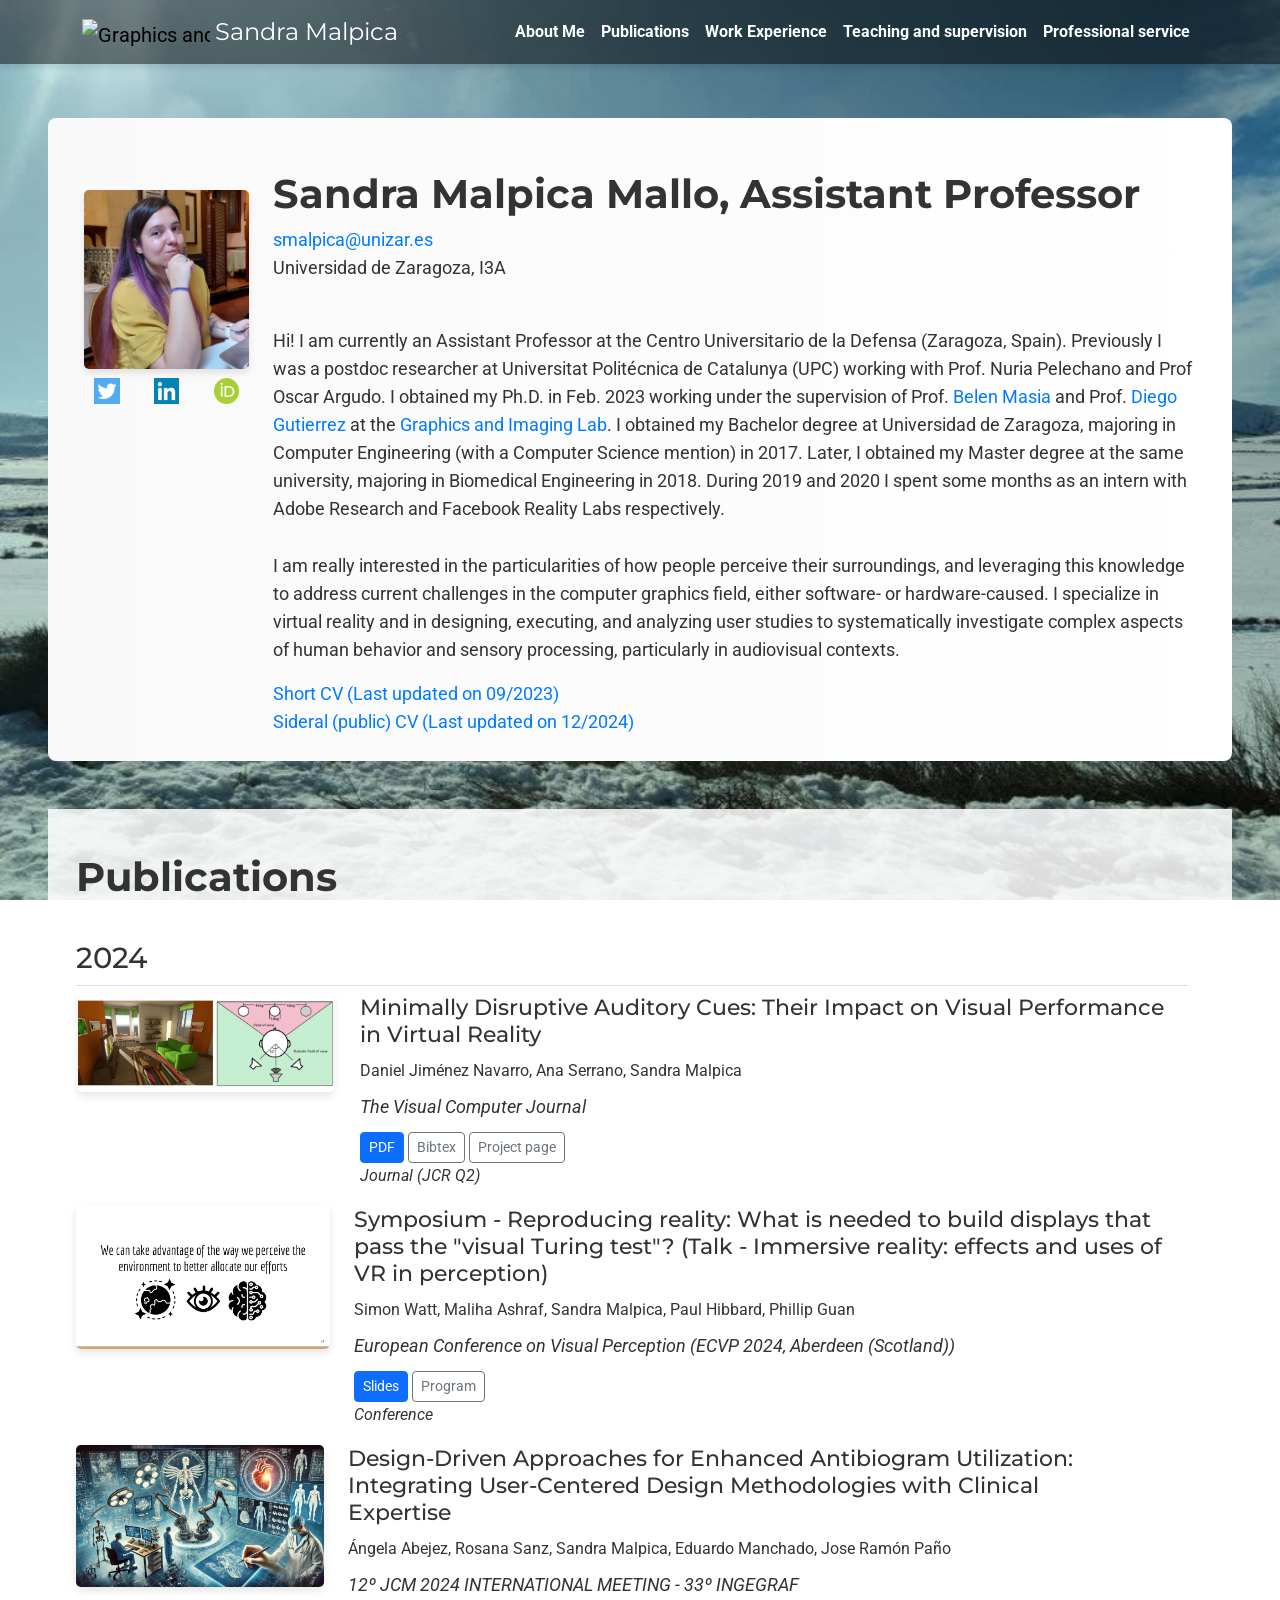
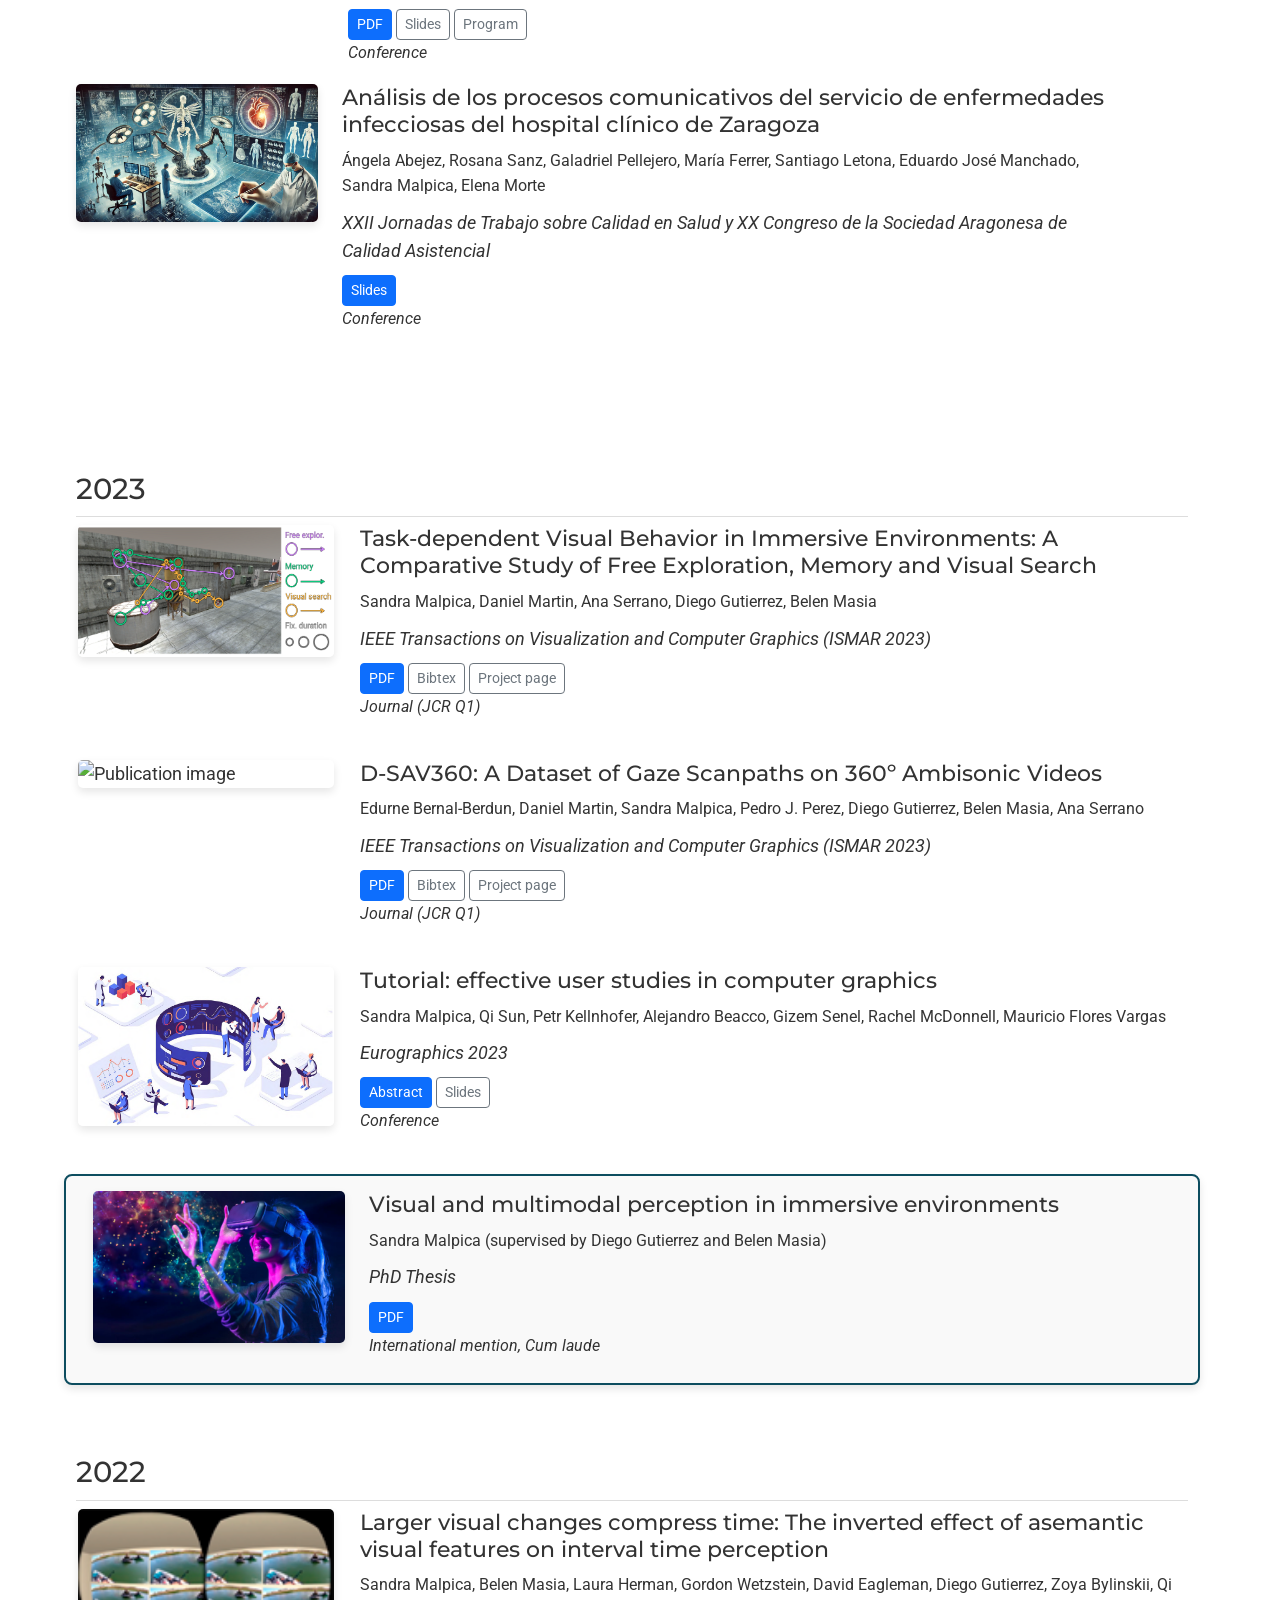
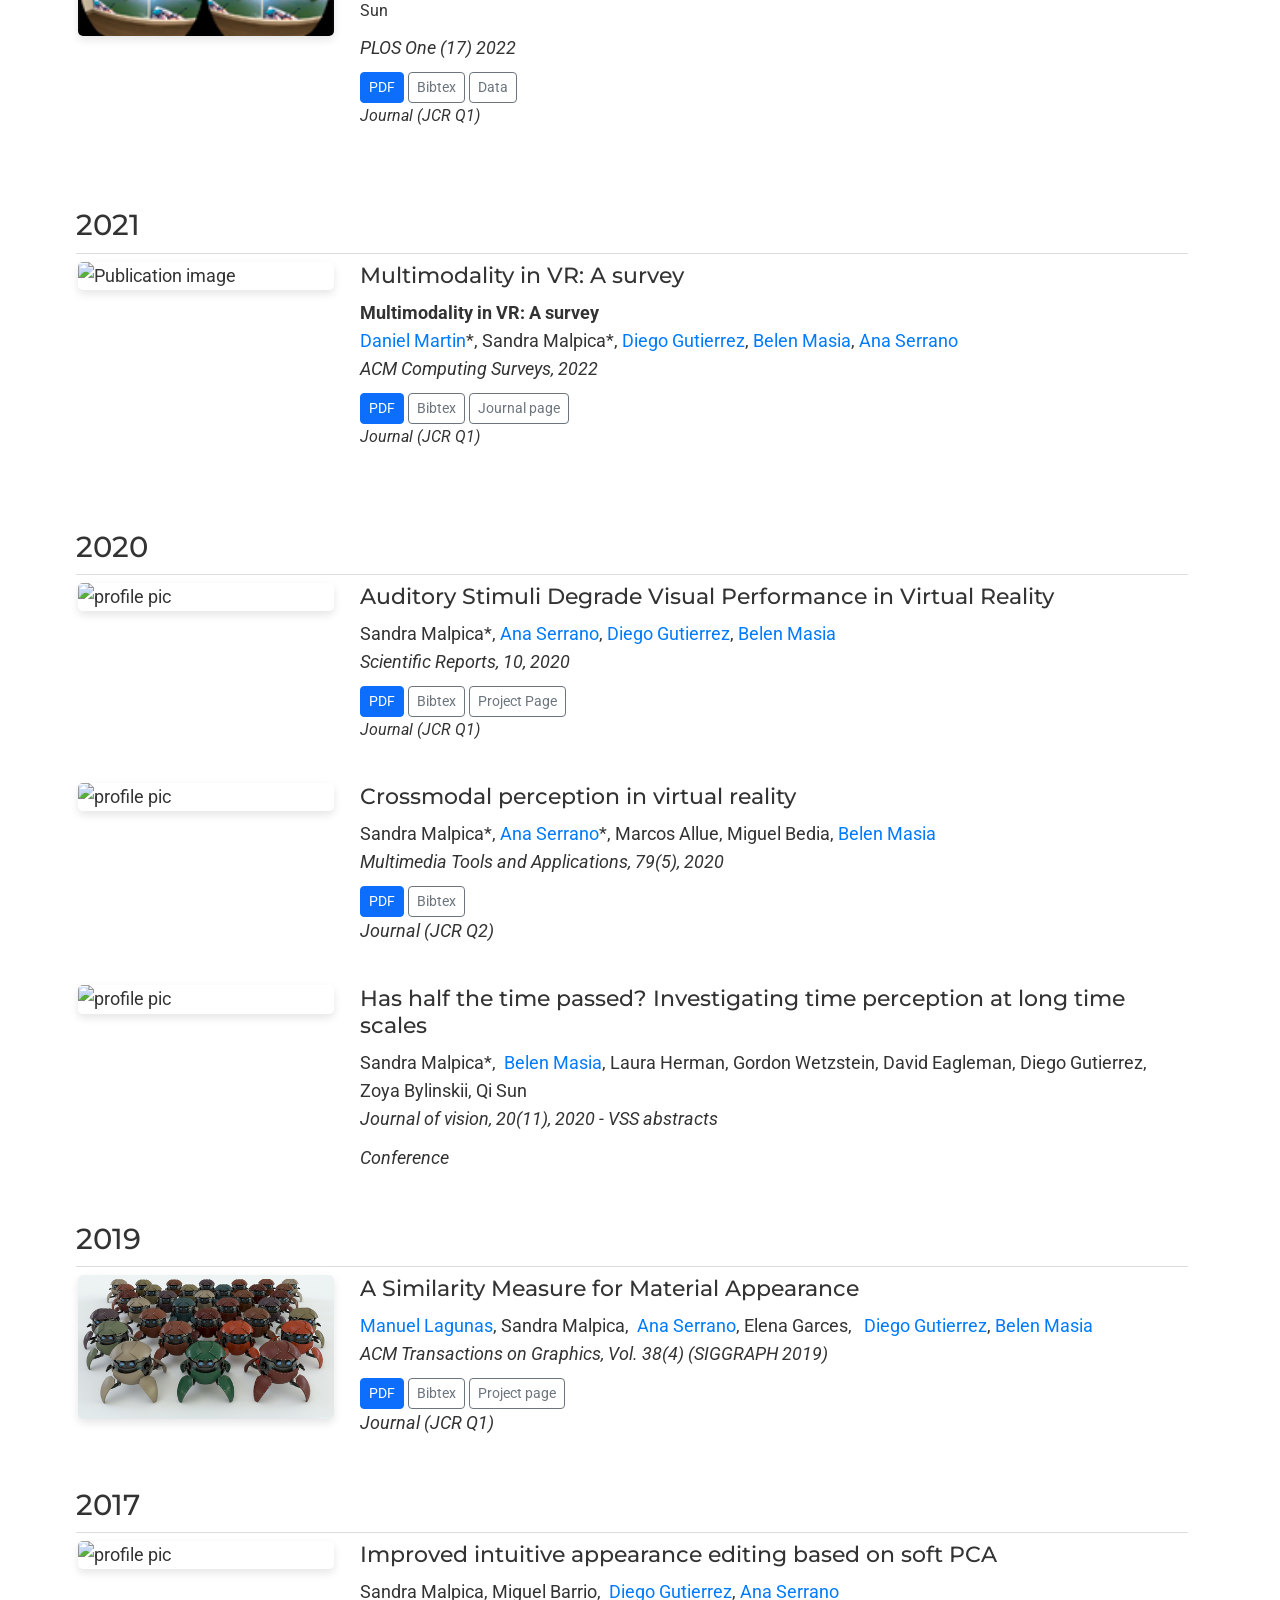
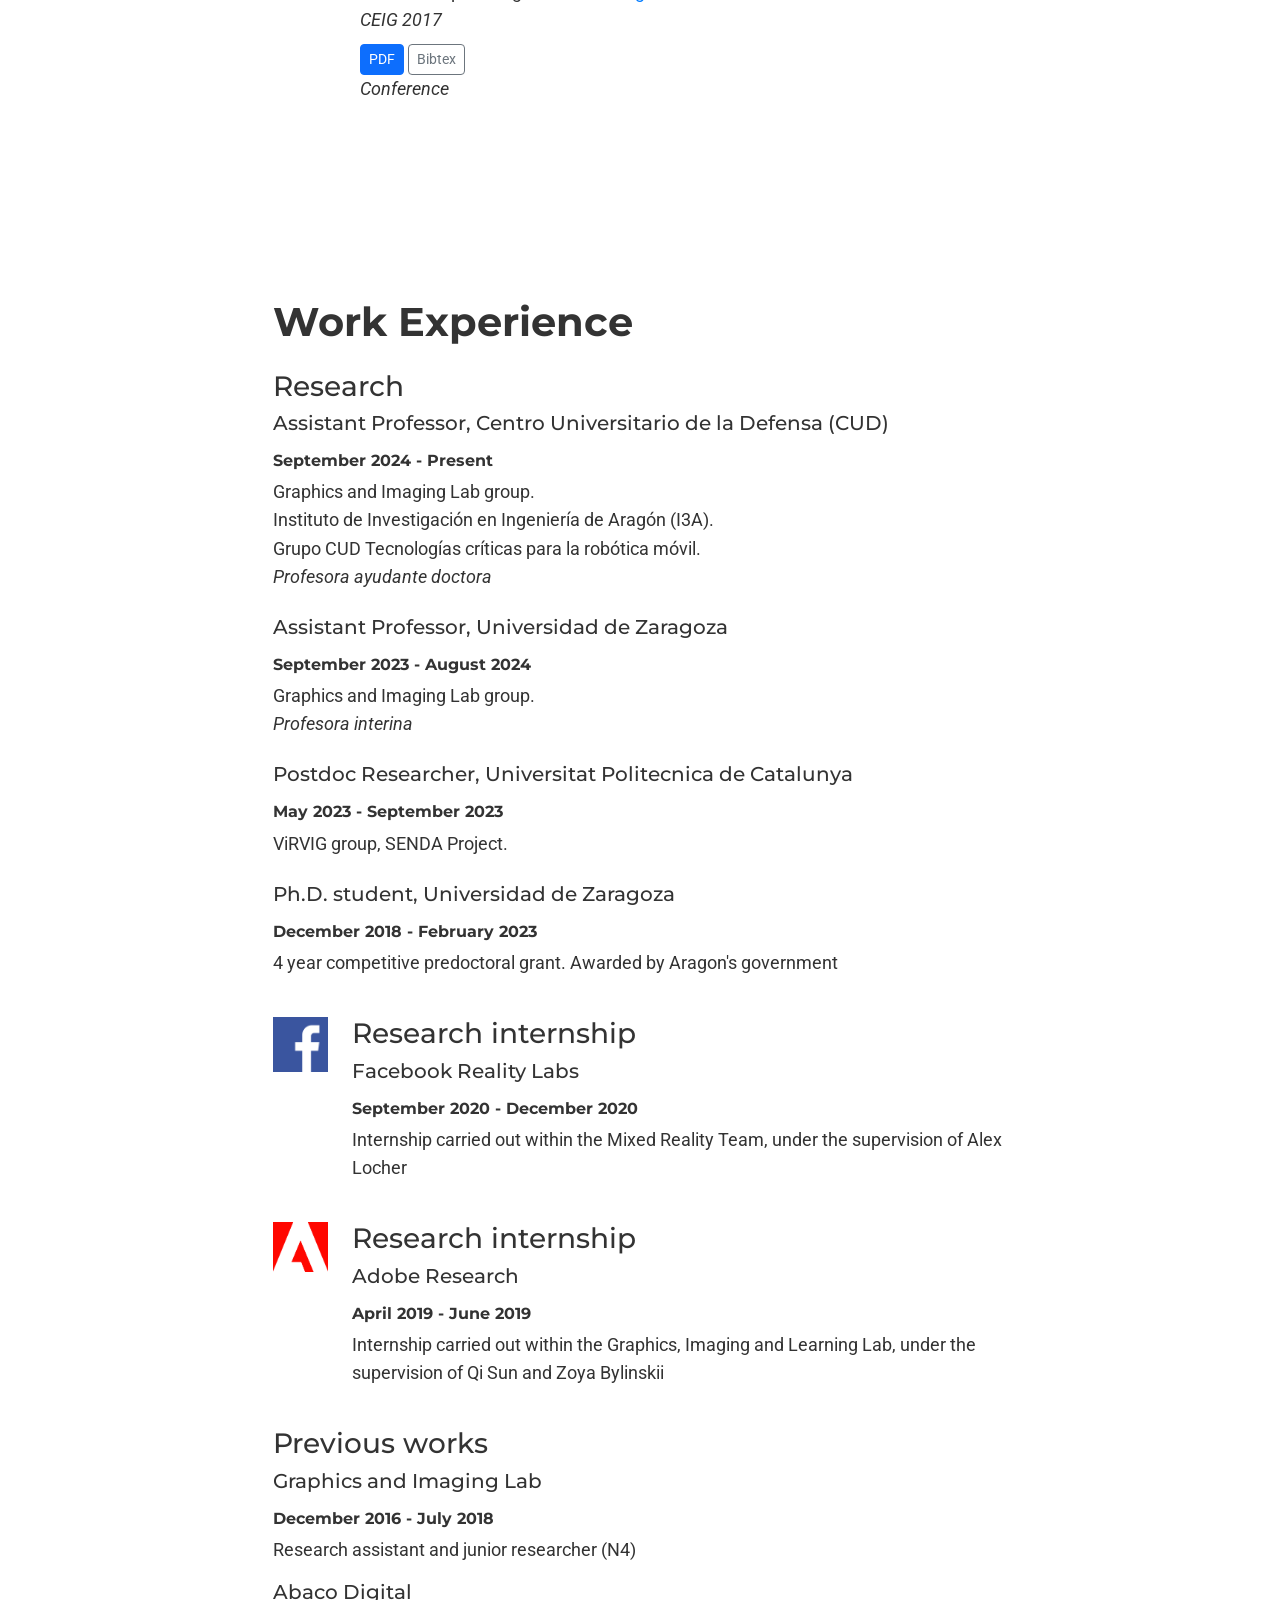
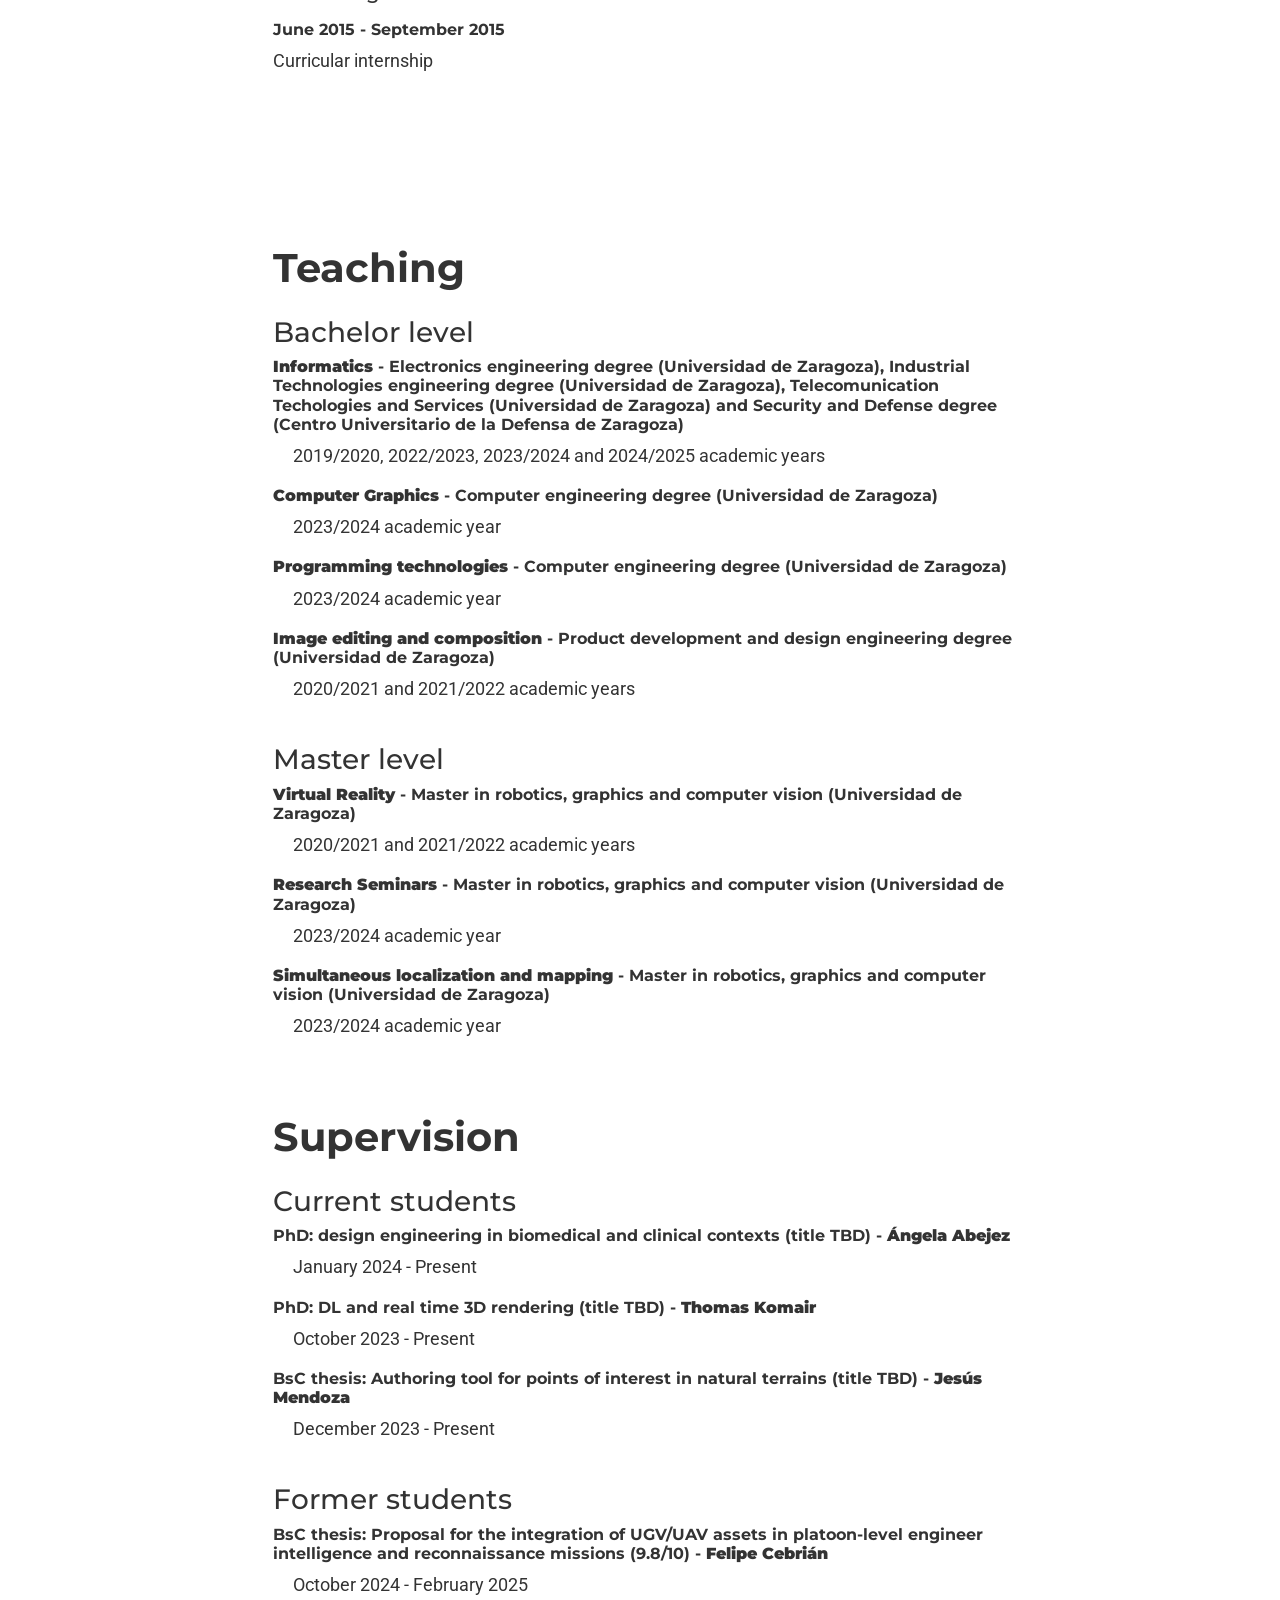
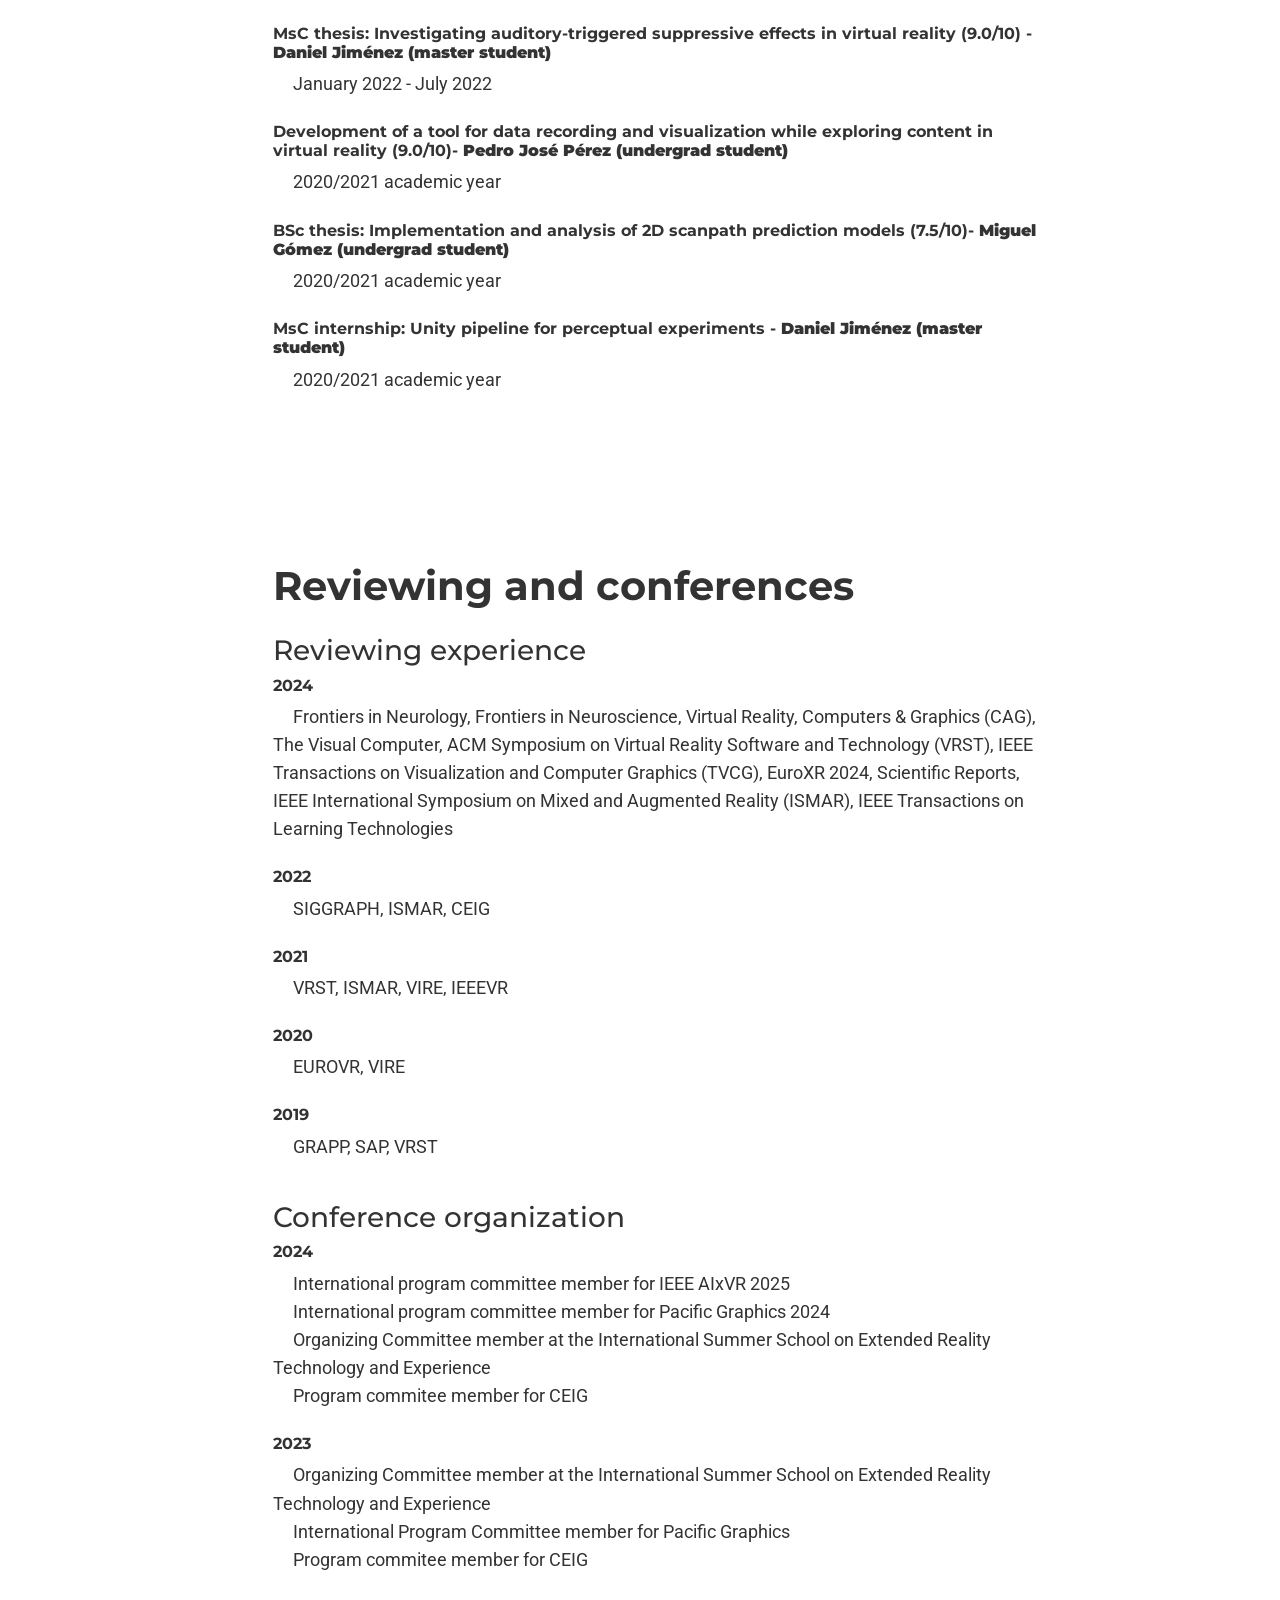
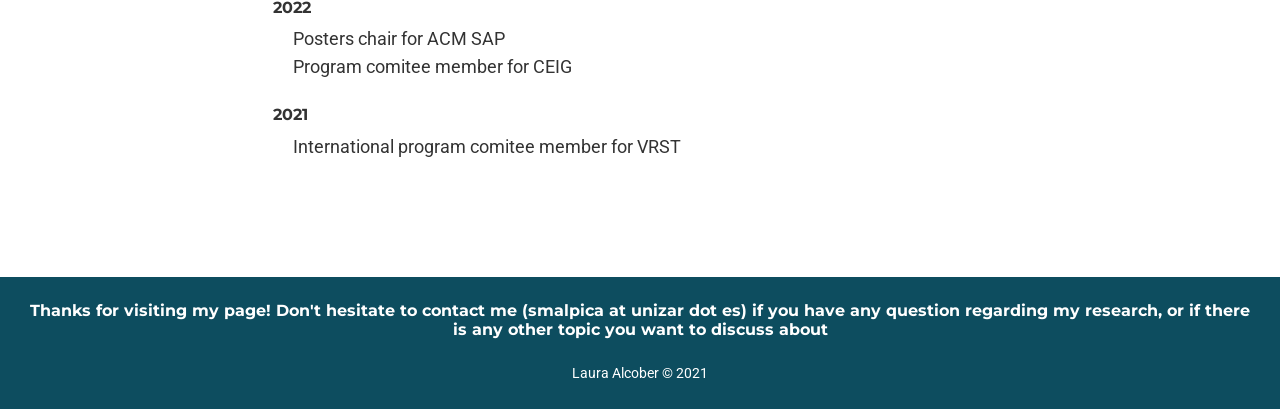
==== commit 7764676b: "Updated 2024 changes. Revisited style" ====
--- a/index.html
+++ b/index.html
@@ -50,7 +50,8 @@
                     <li class="nav-item"><a class="nav-link" href="#about-me-section">About Me</a></li>
                     <li class="nav-item"><a class="nav-link" href="#publications-section">Publications</a></li>
                     <li class="nav-item"><a class="nav-link" href="#work-experience-section">Work Experience</a></li>
-                    <li class="nav-item"><a class="nav-link" href="#other-section">Others</a></li>
+					<li class="nav-item"><a class="nav-link" href="#teaching-section">Teaching and supervision</a></li>
+                    <li class="nav-item"><a class="nav-link" href="#other-section">Professional service</a></li>
                 </ul>
             </div>
         </div>
@@ -104,8 +105,8 @@
                     <br>I am really interested in the particularities of how people perceive their surroundings, and leveraging this knowledge to address current challenges in the computer graphics field, either software- or hardware-caused. I specialize in virtual reality and in designing, executing, and analyzing user studies to systematically investigate complex aspects of human behavior and sensory processing, particularly in audiovisual contexts. 
           </p>
 
-        <a href="cv/mycv.pdf">CV (Last updated on 09/2023)</a><br>
-		<a href="https://janovas.unizar.es/sideral/CV/sandra-malpica-mallo">Sideral (public) CV</a>
+        <a href="cv/mycv.pdf">Short CV (Last updated on 09/2023)</a><br>
+		<a href="https://janovas.unizar.es/sideral/CV/sandra-malpica-mallo">Sideral (public) CV (Last updated on 12/2024)</a>
 
     </span>
     </div>
@@ -117,6 +118,75 @@
     <span class="mx-2 description-text">
         <h1>Publications</h1>
         
+		<!-- 2024 publications -->
+		<div class="publications-year">
+			<h2>2024</h2>
+			
+			<div class="row mt-2">
+				<!-- Image in the same column as the profile picture -->
+				<div class="col-sm-6 col-lg-3">
+					<img alt="Publication image" class="img-publication" src="img/teaser_ase.png">
+				</div>
+				<!-- Text in the adjacent column -->
+				<div class="col-sm-6 col-lg-9">
+					<h3>Minimally Disruptive Auditory Cues: Their Impact on Visual Performance in Virtual Reality</h3>
+					<p class="fs-6">  Daniel Jiménez Navarro, Ana Serrano, Sandra Malpica</p>
+					<p><i>The Visual Computer Journal</i></p>
+					<a href="https://minimalase.mpi-inf.mpg.de/resource/paper.pdf" class="btn btn-primary btn-sm" target="_blank">PDF</a>
+					<a href="https://scholar.googleusercontent.com/scholar.bib?q=info:ko__Y3gI6B4J:scholar.google.com/&output=citation&scisdr=ClErux7CELTRhRt3jWw:AFWwaeYAAAAAZ6NxlWxJYXDvJLXd_M5hzVoPewU&scisig=AFWwaeYAAAAAZ6NxlSQS5lXu3YgWPvdUTWXkV_o&scisf=4&ct=citation&cd=-1&hl=es" class="btn btn-outline-secondary btn-sm">Bibtex</a>
+					<a href="https://minimalase.mpi-inf.mpg.de/" class="btn btn-outline-secondary btn-sm">Project page</a>				
+					<p class="fs-6"><i>Journal (JCR Q2)</i></p>
+				</div>
+			
+			<div class="row mt-2">
+				<!-- Image in the same column as the profile picture -->
+				<div class="col-sm-6 col-lg-3">
+					<img alt="Publication image" class="img-publication" src="img/ECVP-ImmersiveReality.png">
+				</div>
+				<!-- Text in the adjacent column -->
+				<div class="col-sm-6 col-lg-9">
+					<h3>Symposium - Reproducing reality: What is needed to build displays that pass the "visual Turing test"? (Talk - Immersive reality: effects and uses of VR in perception)</h3>
+					<p class="fs-6">Simon Watt, Maliha Ashraf, Sandra Malpica, Paul Hibbard, Phillip Guan</p>
+					<p><i>European Conference on Visual Perception (ECVP 2024, Aberdeen (Scotland))</i></p>
+					<a href="others/ECVP-ImmersiveReality.pptx" class="btn btn-primary btn-sm" target="_blank">Slides</a>
+					<a href="https://ecvp2024.abdn.ac.uk/wp-content/uploads/sites/23/2024/08/ECVP_Programme-2.pdf" class="btn btn-outline-secondary btn-sm">Program</a>				
+					<p class="fs-6"><i>Conference</i></p>
+				</div>
+				
+				<div class="row mt-2">
+				<!-- Image in the same column as the profile picture -->
+				<div class="col-sm-6 col-lg-3">
+					<img alt="Publication image" class="img-publication" src="img/medicalDesign.png">
+				</div>
+				<!-- Text in the adjacent column -->
+				<div class="col-sm-6 col-lg-9">
+					<h3>Design-Driven Approaches for Enhanced Antibiogram Utilization: Integrating User-Centered Design Methodologies with Clinical Expertise</h3>
+					<p class="fs-6">Ángela Abejez, Rosana Sanz, Sandra Malpica, Eduardo Manchado, Jose Ramón Paño</p>
+					<p><i>12º JCM 2024 INTERNATIONAL MEETING - 33º INGEGRAF</i></p>
+					<a href="others/2024_ingegraf.pdf" class="btn btn-primary btn-sm" target="_blank">PDF</a>
+					<a href="others/2024_ingegraf_antibiograma_angela.pdf" class="btn btn-outline-secondary btn-sm">Slides</a>
+					<a href="https://12jcm.ingegraf.es/Full%20program.pdf" class="btn btn-outline-secondary btn-sm">Program</a>		
+					<p class="fs-6"><i>Conference</i></p>
+				</div>
+				
+				<div class="row mt-2">
+				<!-- Image in the same column as the profile picture -->
+				<div class="col-sm-6 col-lg-3">
+					<img alt="Publication image" class="img-publication" src="img/medicalDesign.png">
+				</div>
+				<!-- Text in the adjacent column -->
+				<div class="col-sm-6 col-lg-9">
+					<h3>Análisis de los procesos comunicativos del servicio de enfermedades infecciosas del hospital clínico de Zaragoza</h3>
+					<p class="fs-6">Ángela Abejez, Rosana Sanz, Galadriel Pellejero, María Ferrer, Santiago Letona, Eduardo José Manchado, Sandra Malpica, Elena Morte</p>
+					<p><i>XXII Jornadas de Trabajo sobre Calidad en Salud y XX Congreso de la Sociedad Aragonesa de Calidad Asistencial</i></p>					
+					<a href="others/2024_Barbastro_comunicacion_angela.pdf" class="btn btn-primary btn-sm">Slides</a>	
+					<p class="fs-6"><i>Conference</i></p>
+				</div>
+			</div>
+			</div>
+			
+			
+		</div>
 		
 		<!-- 2023 publications -->
 		<div class="publications-year">
@@ -519,7 +589,7 @@
     </div>
 </section>
 
-<section class="p-4 text-section row justify-content-end" id="other-section">
+<section class="p-4 text-section row justify-content-end" id="teaching-section">
     <div class="col-sm-12 col-lg-10">
     <span class="mx-2 description-text">
         <h1>Teaching</h1>
@@ -530,26 +600,26 @@
 			<div class="row mt-2">
                 <div class="col-sm-6 col-lg-10">
 
-                    <h6><b>Informatics</b> - Electronics engineering degree (Universidad de Zaragoza) and Industrial Technologies engineering degree</h6>
-                                <p>
-                                    <h6>
-                                        2019/2020, 2022/2023 and 2023/2024 academic years
-                                    </h6>
-                                    
-                    </p>
-                </div>
-            </div>
-
-            <div class="row mt-2">
-                <div class="col-sm-6 col-lg-10">
-
-                    <h6><b>Image editing and composition</b> - Product development and design engineering degree (Universidad de Zaragoza)</h6>
-                                <p>
-                                    <h6>
-                                        2020/2021 and 2021/2022 academic years
-                                    </h6>
-                                    
-                    </p>
+                    <h6><b>Informatics</b> - Electronics engineering degree (Universidad de Zaragoza), Industrial Technologies engineering degree (Universidad de Zaragoza), Telecomunication Techologies and Services (Universidad de Zaragoza) and Security and Defense degree (Centro Universitario de la Defensa de Zaragoza)</h6>
+                                <p>
+                                     &nbsp;&nbsp;&nbsp;&nbsp;   2019/2020, 2022/2023, 2023/2024 and 2024/2025 academic years
+								</p>
+					
+					<h6><b>Computer Graphics</b> - Computer engineering degree (Universidad de Zaragoza)</h6>
+                                <p>
+                                     &nbsp;&nbsp;&nbsp;&nbsp;   2023/2024 academic year
+								</p>
+								
+					<h6><b>Programming technologies</b> - Computer engineering degree (Universidad de Zaragoza)</h6>
+                                <p>
+                                      &nbsp;&nbsp;&nbsp;&nbsp;  2023/2024 academic year
+								</p>
+								
+					<h6><b>Image editing and composition</b> - Product development and design engineering degree (Universidad de Zaragoza)</h6>
+                                <p>
+                                      &nbsp;&nbsp;&nbsp;&nbsp;  2020/2021 and 2021/2022 academic years
+								</p>
+								
                 </div>
             </div>
 			
@@ -563,11 +633,19 @@
 
                     <h6><b>Virtual Reality</b> - Master in robotics, graphics and computer vision (Universidad de Zaragoza)</h6>
                                 <p>
-                                    <h6>
-                                        2020/2021 and 2021/2022 academic years
-                                    </h6>
-                                    
-                    </p>
+                                     &nbsp;&nbsp;&nbsp;&nbsp;   2020/2021 and 2021/2022 academic years
+								</p>
+					
+					<h6><b>Research Seminars</b> - Master in robotics, graphics and computer vision (Universidad de Zaragoza)</h6>
+                                <p>
+                                     &nbsp;&nbsp;&nbsp;&nbsp;   2023/2024 academic year
+								</p>
+								
+					<h6><b>Simultaneous localization and mapping</b> - Master in robotics, graphics and computer vision (Universidad de Zaragoza)</h6>
+                                <p>
+                                     &nbsp;&nbsp;&nbsp;&nbsp;   2023/2024 academic year
+								</p>
+								
                 </div>
             </div>
 			
@@ -594,31 +672,18 @@
 
                     <h6>PhD: design engineering in biomedical and clinical contexts (title TBD) - <b>Ángela Abejez </b></h6>
                                 <p>
-                                    <h6>
-                                        January 2024 - Present
-                                    </h6>                                    
+                                      &nbsp;&nbsp;&nbsp;&nbsp;  January 2024 - Present                                   
                     </p>
 					
 					<h6>PhD: DL and real time 3D rendering (title TBD) - <b>Thomas Komair </b></h6>
                                 <p>
-                                    <h6>
-                                        October 2023 - Present
-                                    </h6>                                    
+                                     &nbsp;&nbsp;&nbsp;&nbsp;   October 2023 - Present                                
                     </p>
 					
 					<h6>BsC thesis: Authoring tool for points of interest in natural terrains (title TBD) - <b>Jesús Mendoza </b></h6>
                                 <p>
-                                    <h6>
-                                        December 2023 - Present
-                                    </h6>                                    
-                    </p>
-					
-					<h6>BsC thesis: UAV and UGV vehicles for a paratrooper brigade - <b>Felipe Cebrián </b></h6>
-                                <p>
-                                    <h6>
-                                        October 2024 - Present
-                                    </h6>                                    
-                    </p>
+                                     &nbsp;&nbsp;&nbsp;&nbsp;   December 2023 - Present                                  
+                    </p>					
                 </div>
             </div>
             
@@ -626,14 +691,21 @@
 		<div class="mt-4">
             <h3>Former students</h3>
 
+			<div class="row mt-2">
+                <div class="col-sm-6 col-lg-10">
+					<h6>BsC thesis: Proposal for the integration of UGV/UAV assets in platoon-level engineer intelligence and reconnaissance missions (9.8/10) - <b>Felipe Cebrián </b></h6>
+                                <p>
+                                    &nbsp;&nbsp;&nbsp;&nbsp;    October 2024 - February 2025                                   
+                    </p>
+				</div>
+            </div>
+
             <div class="row mt-2">
                 <div class="col-sm-6 col-lg-10">
 
                     <h6>MsC thesis: Investigating auditory-triggered suppressive effects in virtual reality (9.0/10) - <b> Daniel Jiménez (master student)</b></h6>
                                 <p>
-                                    <h6>
-                                        January 2022 - July 2022
-                                    </h6>                                    
+                                     &nbsp;&nbsp;&nbsp;&nbsp;   January 2022 - July 2022                                   
                     </p>
                 </div>
             </div>
@@ -644,9 +716,7 @@
 
                     <h6>Development of a tool for data recording and visualization while exploring content in virtual reality (9.0/10)- <b>Pedro José Pérez (undergrad student)</b></h6>
                                 <p>
-                                    <h6>
-                                        2020/2021 academic year
-                                    </h6>
+                                    &nbsp;&nbsp;&nbsp;&nbsp;    2020/2021 academic year
                                     
                     </p>
                 </div>
@@ -656,9 +726,7 @@
 
                     <h6>BSc thesis: Implementation and analysis of 2D scanpath prediction models (7.5/10)- <b>Miguel Gómez (undergrad student)</b></h6>
                                 <p>
-                                    <h6>
-                                        2020/2021 academic year
-                                    </h6>
+                                    &nbsp;&nbsp;&nbsp;&nbsp;    2020/2021 academic year
                                     
                     </p>
                 </div>
@@ -668,9 +736,7 @@
 
                     <h6>MsC internship: Unity pipeline for perceptual experiments - <b>Daniel Jiménez (master student)</b></h6>
                                 <p>
-                                    <h6>
-                                        2020/2021 academic year
-                                    </h6>
+                                    &nbsp;&nbsp;&nbsp;&nbsp;    2020/2021 academic year
                                     
                     </p>
                 </div>
@@ -684,22 +750,35 @@
     </span>
 
     </div>
-	
-	<div class="col-sm-12 col-lg-10">
+</section>
+
+<section class="p-4 text-section row justify-content-end" id="other-section">
+
+<div class="col-sm-12 col-lg-10">
     <span class="mx-2 description-text">
         <h1>Reviewing and conferences</h1>
 		
 		<div class="mt-4">
             <h3>Reviewing experience</h3>
 
+			<div class="row mt-2">
+                <div class="col-sm-6 col-lg-10">
+
+                    <h6>2024</h6>
+                                <p>
+                                       &nbsp;&nbsp;&nbsp;&nbsp;   Frontiers in Neurology, Frontiers in Neuroscience, Virtual Reality, Computers &amp Graphics (CAG), The Visual Computer, ACM Symposium on Virtual Reality Software and Technology (VRST), IEEE Transactions on Visualization and Computer Graphics (TVCG), EuroXR 2024, Scientific Reports, IEEE International Symposium on Mixed and Augmented Reality (ISMAR), IEEE Transactions on Learning Technologies
+                                                                    
+                    </p>
+                </div>
+            </div>
+
             <div class="row mt-2">
                 <div class="col-sm-6 col-lg-10">
 
                     <h6>2022</h6>
                                 <p>
-                                    <h6>
-                                        SIGGRAPH, ISMAR, CEIG
-                                    </h6>                                    
+                                        &nbsp;&nbsp;&nbsp;&nbsp;  SIGGRAPH, ISMAR, CEIG
+                                                                       
                     </p>
                 </div>
             </div>
@@ -708,9 +787,8 @@
 
                     <h6>2021</h6>
                                 <p>
-                                    <h6>
-                                        VRST, ISMAR, VIRE, IEEEVR, 
-                                    </h6>                                    
+                                        &nbsp;&nbsp;&nbsp;&nbsp;  VRST, ISMAR, VIRE, IEEEVR 
+                                                                      
                     </p>
                 </div>
             </div>
@@ -719,9 +797,8 @@
 
                     <h6>2020</h6>
                                 <p>
-                                    <h6>
-                                        EUROVR, VIRE
-                                    </h6>                                    
+                                        &nbsp;&nbsp;&nbsp;&nbsp;  EUROVR, VIRE
+                                                                       
                     </p>
                 </div>
             </div>
@@ -730,9 +807,8 @@
 
                     <h6>2019</h6>
                                 <p>
-                                    <h6>
-                                        GRAPP, SAP, VRST
-                                    </h6>                                    
+                                        &nbsp;&nbsp;&nbsp;&nbsp;  GRAPP, SAP, VRST
+                                                                       
                     </p>
                 </div>
             </div>
@@ -744,9 +820,11 @@
 
 						<h6>2024</h6>
 									<p>
-										<h6>
-											Organizing Committee member at the International Summer School on Extended Reality Technology and Experience.
-										</h6>                                    
+											&nbsp;&nbsp;&nbsp;&nbsp;  International program committee member for IEEE AIxVR 2025 <br>
+											&nbsp;&nbsp;&nbsp;&nbsp;  International program committee member for Pacific Graphics 2024 <br>
+											&nbsp;&nbsp;&nbsp;&nbsp;  Organizing Committee member at the International Summer School on Extended Reality Technology and Experience <br>
+											&nbsp;&nbsp;&nbsp;&nbsp;  Program commitee member for CEIG
+										                                    
 						</p>								
 					</div>
 				</div>
@@ -756,50 +834,33 @@
 
 						<h6>2023</h6>
 									<p>
-										<h6>
-											Organizing Committee member at the International Summer School on Extended Reality Technology and Experience.
-										</h6>                                    
-						</p>
+											&nbsp;&nbsp;&nbsp;&nbsp;  Organizing Committee member at the International Summer School on Extended Reality Technology and Experience <br>
+											&nbsp;&nbsp;&nbsp;&nbsp;  International Program Committee member for Pacific Graphics <br>
+											&nbsp;&nbsp;&nbsp;&nbsp;  Program commitee member for CEIG
+										
+					</div>
+				</div>
+				<div class="row mt-2">
+					<div class="col-sm-6 col-lg-10">
+
+						<h6>2022</h6>
 									<p>
-										<h6>
-											International Program Committee member for Pacific Graphics
-										</h6>                                    
+											&nbsp;&nbsp;&nbsp;&nbsp;  Posters chair for ACM SAP <br>
+											&nbsp;&nbsp;&nbsp;&nbsp;  Program comitee member for CEIG
+										                                    
 						</p>
 					</div>
 				</div>
 				<div class="row mt-2">
 					<div class="col-sm-6 col-lg-10">
 
-						<h6>2022</h6>
+						<h6>2021</h6>
 									<p>
-										<h6>
-											Posters chair for ACM SAP
-										</h6>                                    
+											&nbsp;&nbsp;&nbsp;&nbsp;  International program comitee  member for VRST
+										                                    
 						</p>
 					</div>
 				</div>
-				<div class="row mt-2">
-					<div class="col-sm-6 col-lg-10">
-
-						<h6>2022</h6>
-									<p>
-										<h6>
-											Program comitee member for CEIG
-										</h6>                                    
-						</p>
-					</div>
-				</div>
-				<div class="row mt-2">
-					<div class="col-sm-6 col-lg-10">
-
-						<h6>2021</h6>
-									<p>
-										<h6>
-											International program comitee member for VRST
-										</h6>                                    
-						</p>
-					</div>
-				</div>
             </div>
             
         </div>
@@ -812,7 +873,9 @@
     </span>
 
     </div>
+
 </section>
+
 
 <footer class="p-4 text-center">
     <h6>Thanks for visiting my page! Don't hesitate to contact me (smalpica at unizar dot es) if you have any question regarding my research, or if
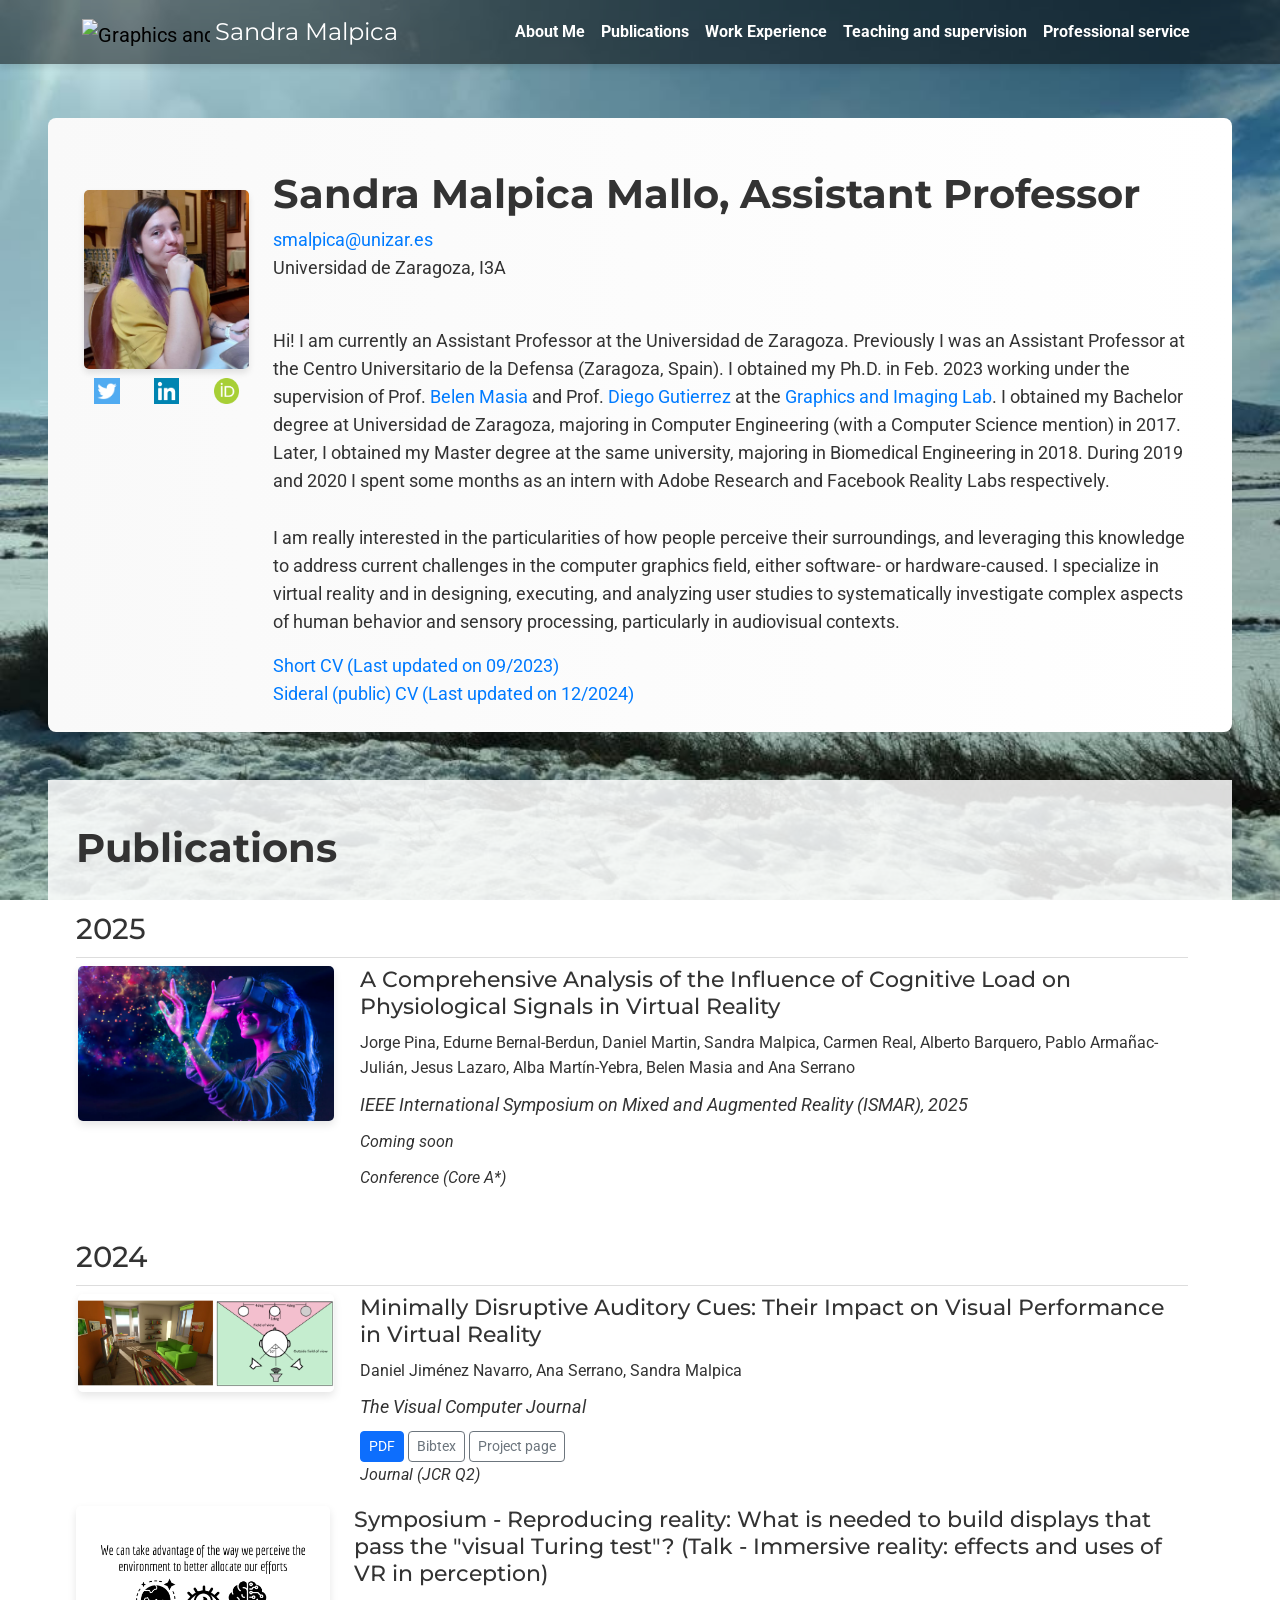
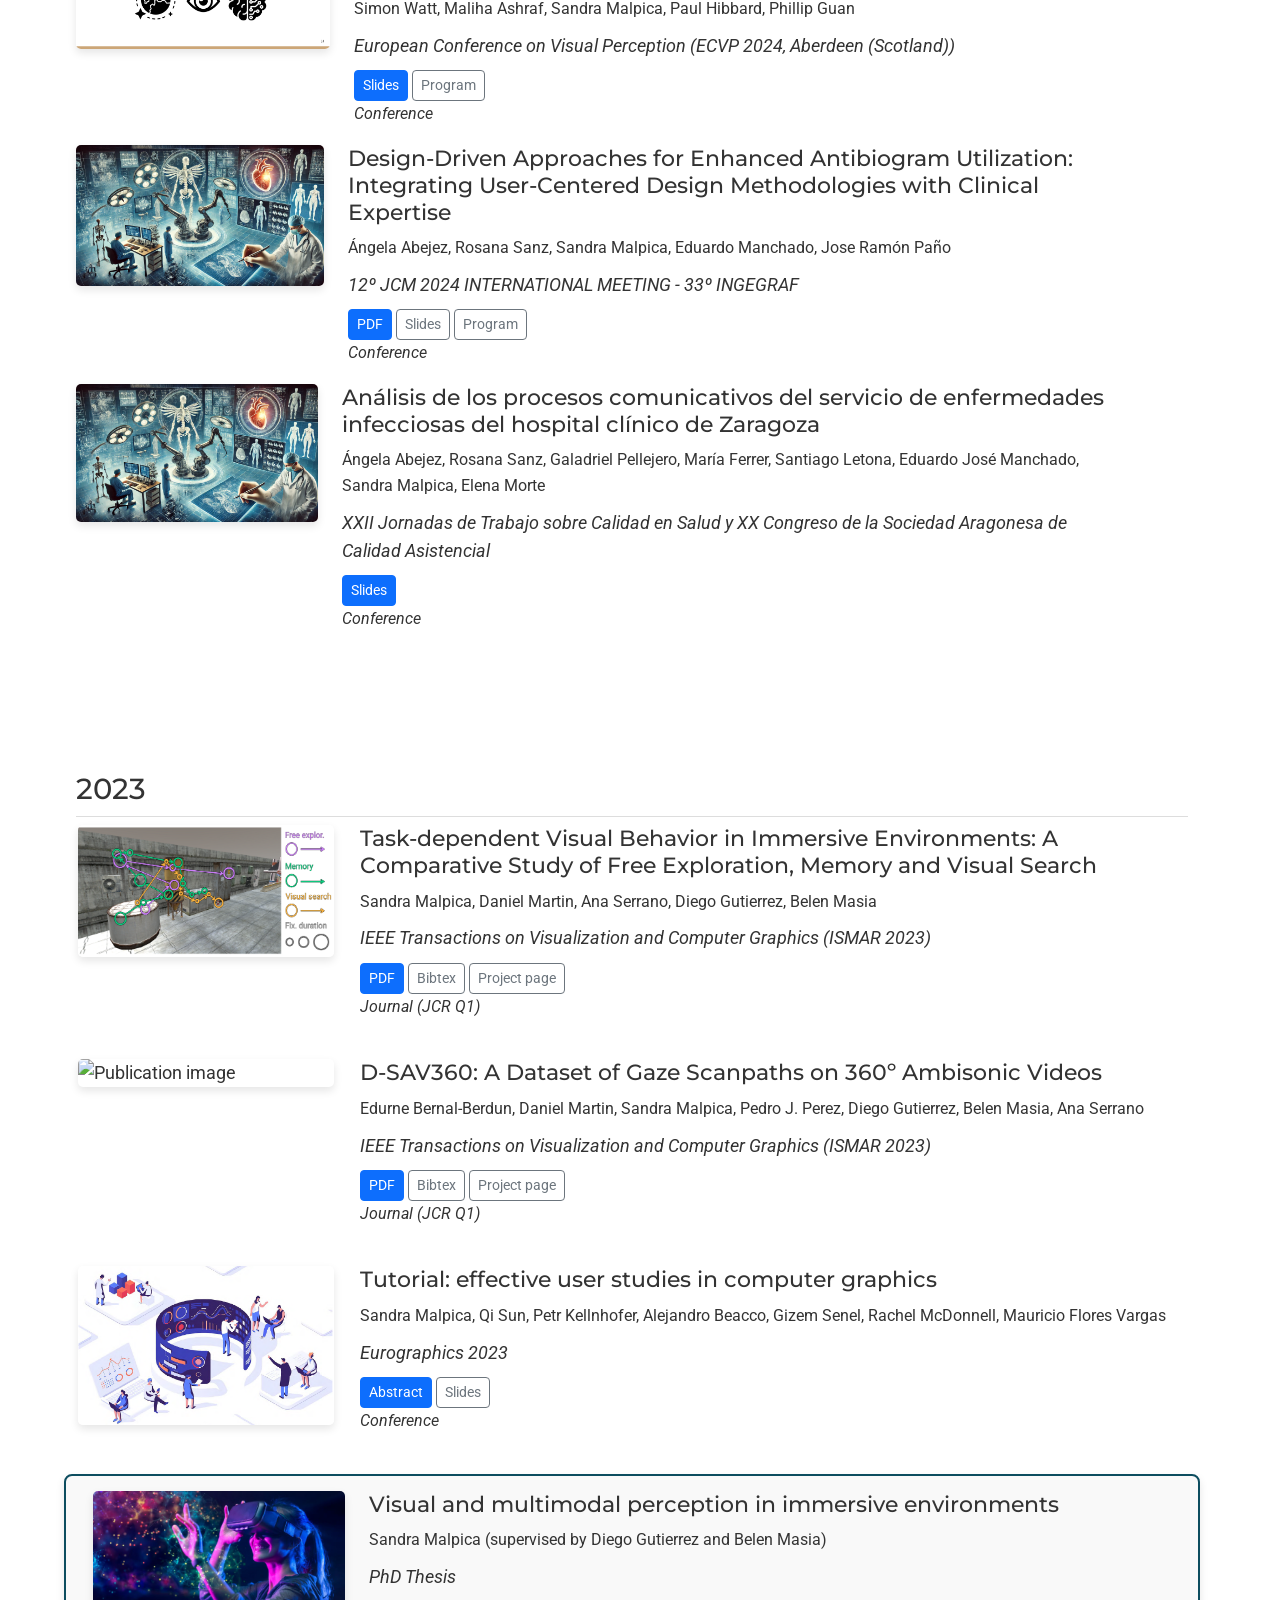
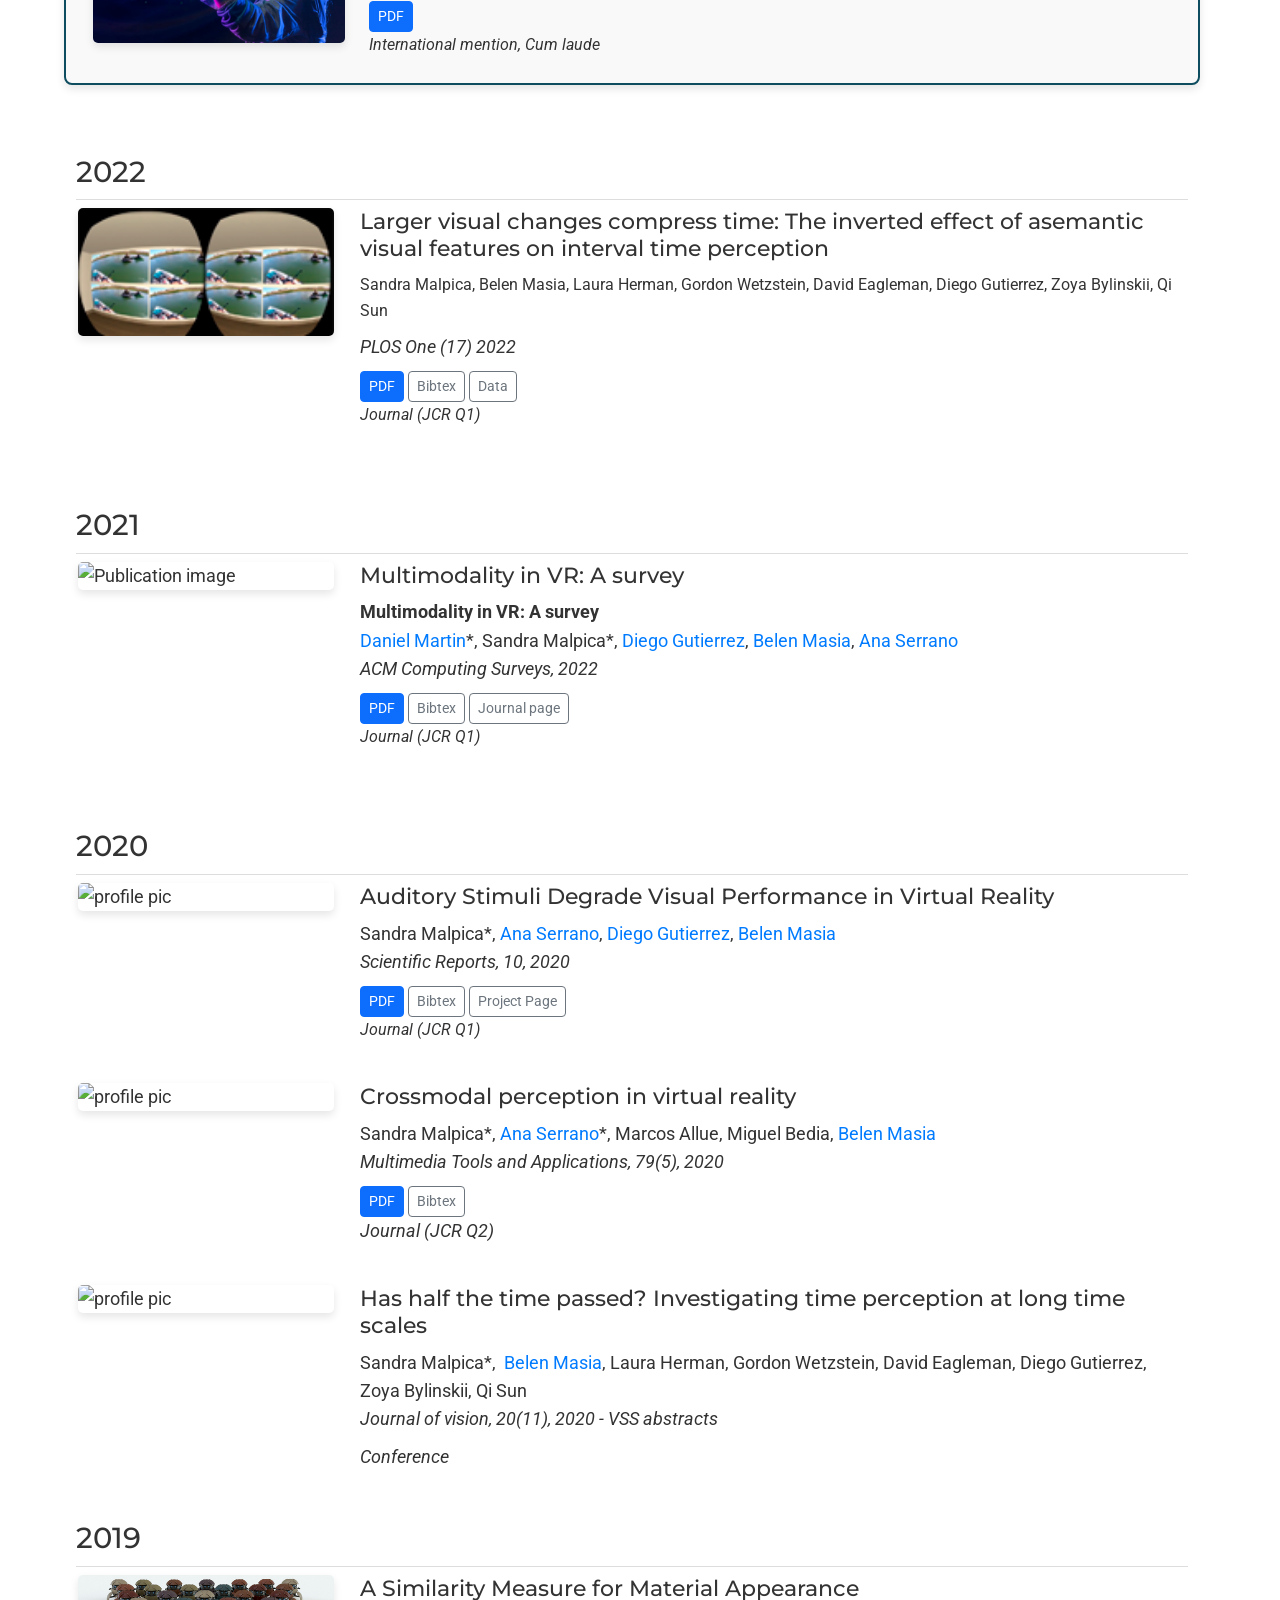
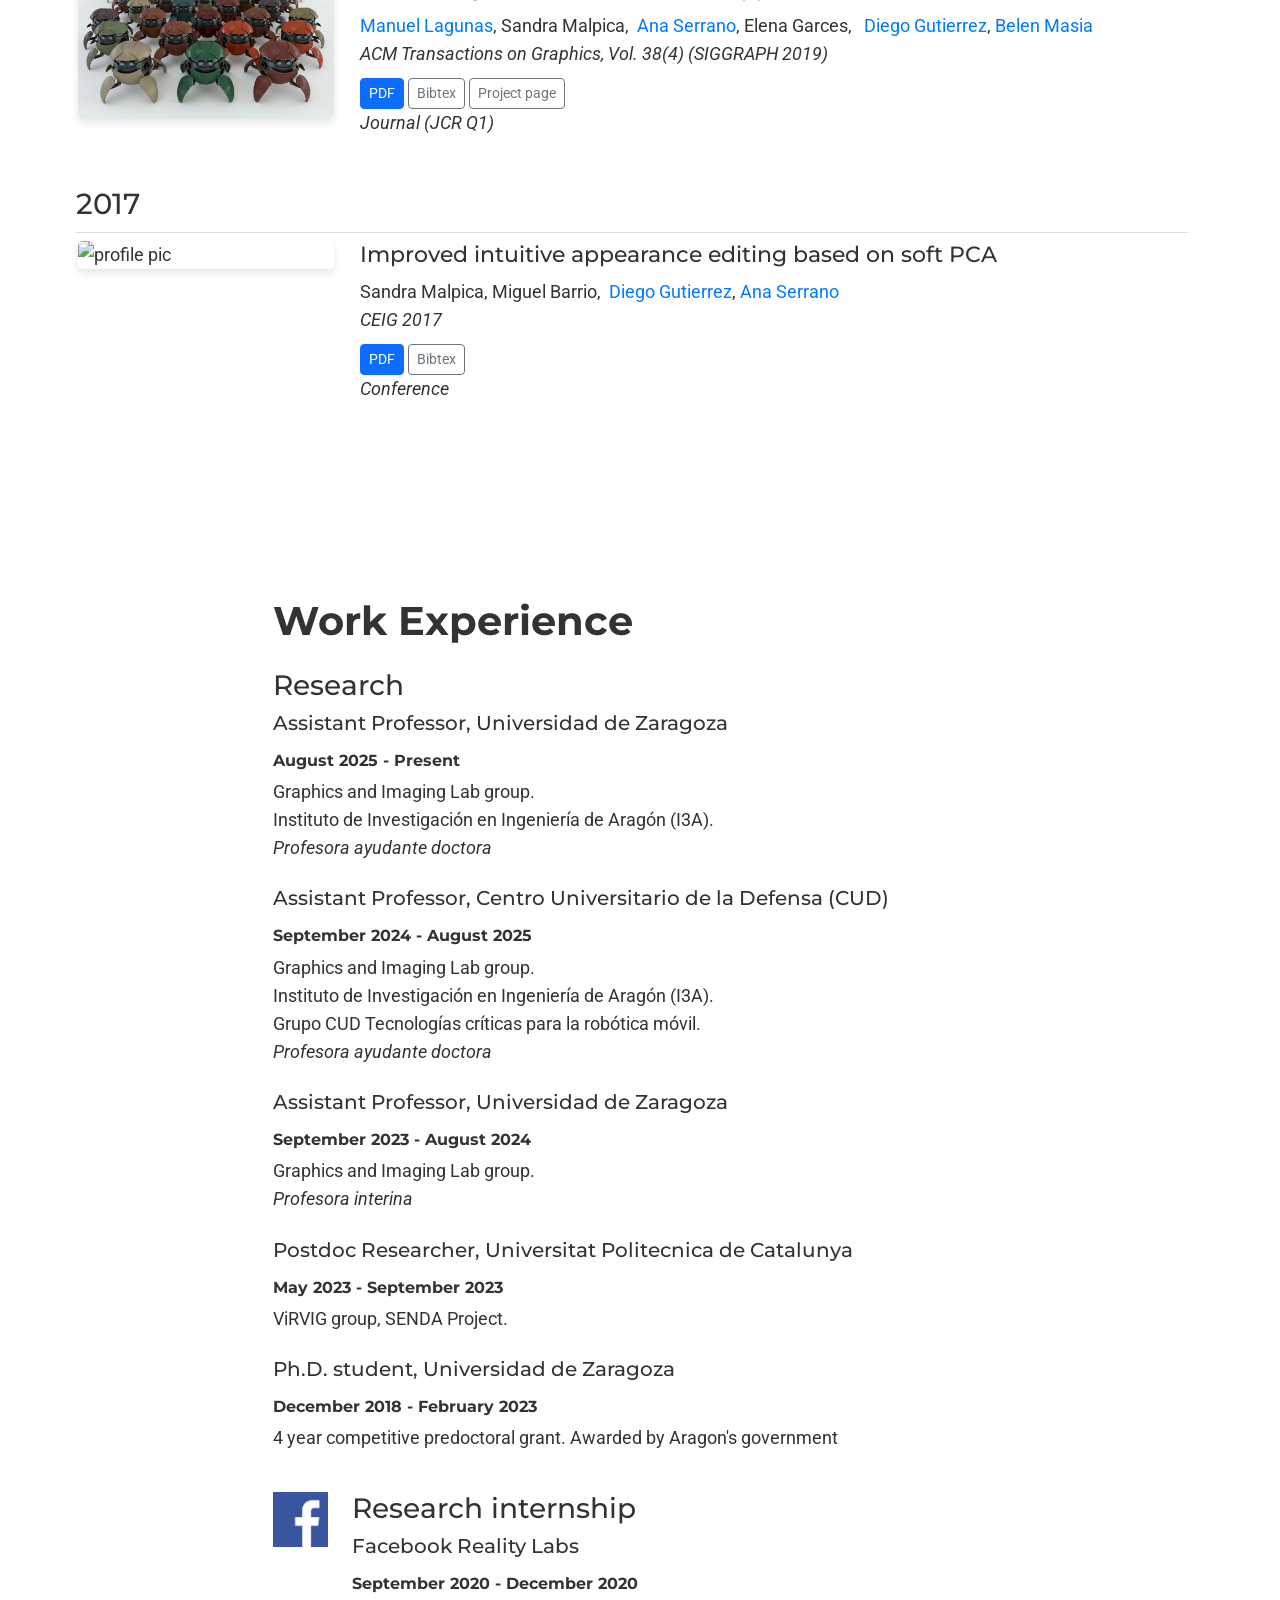
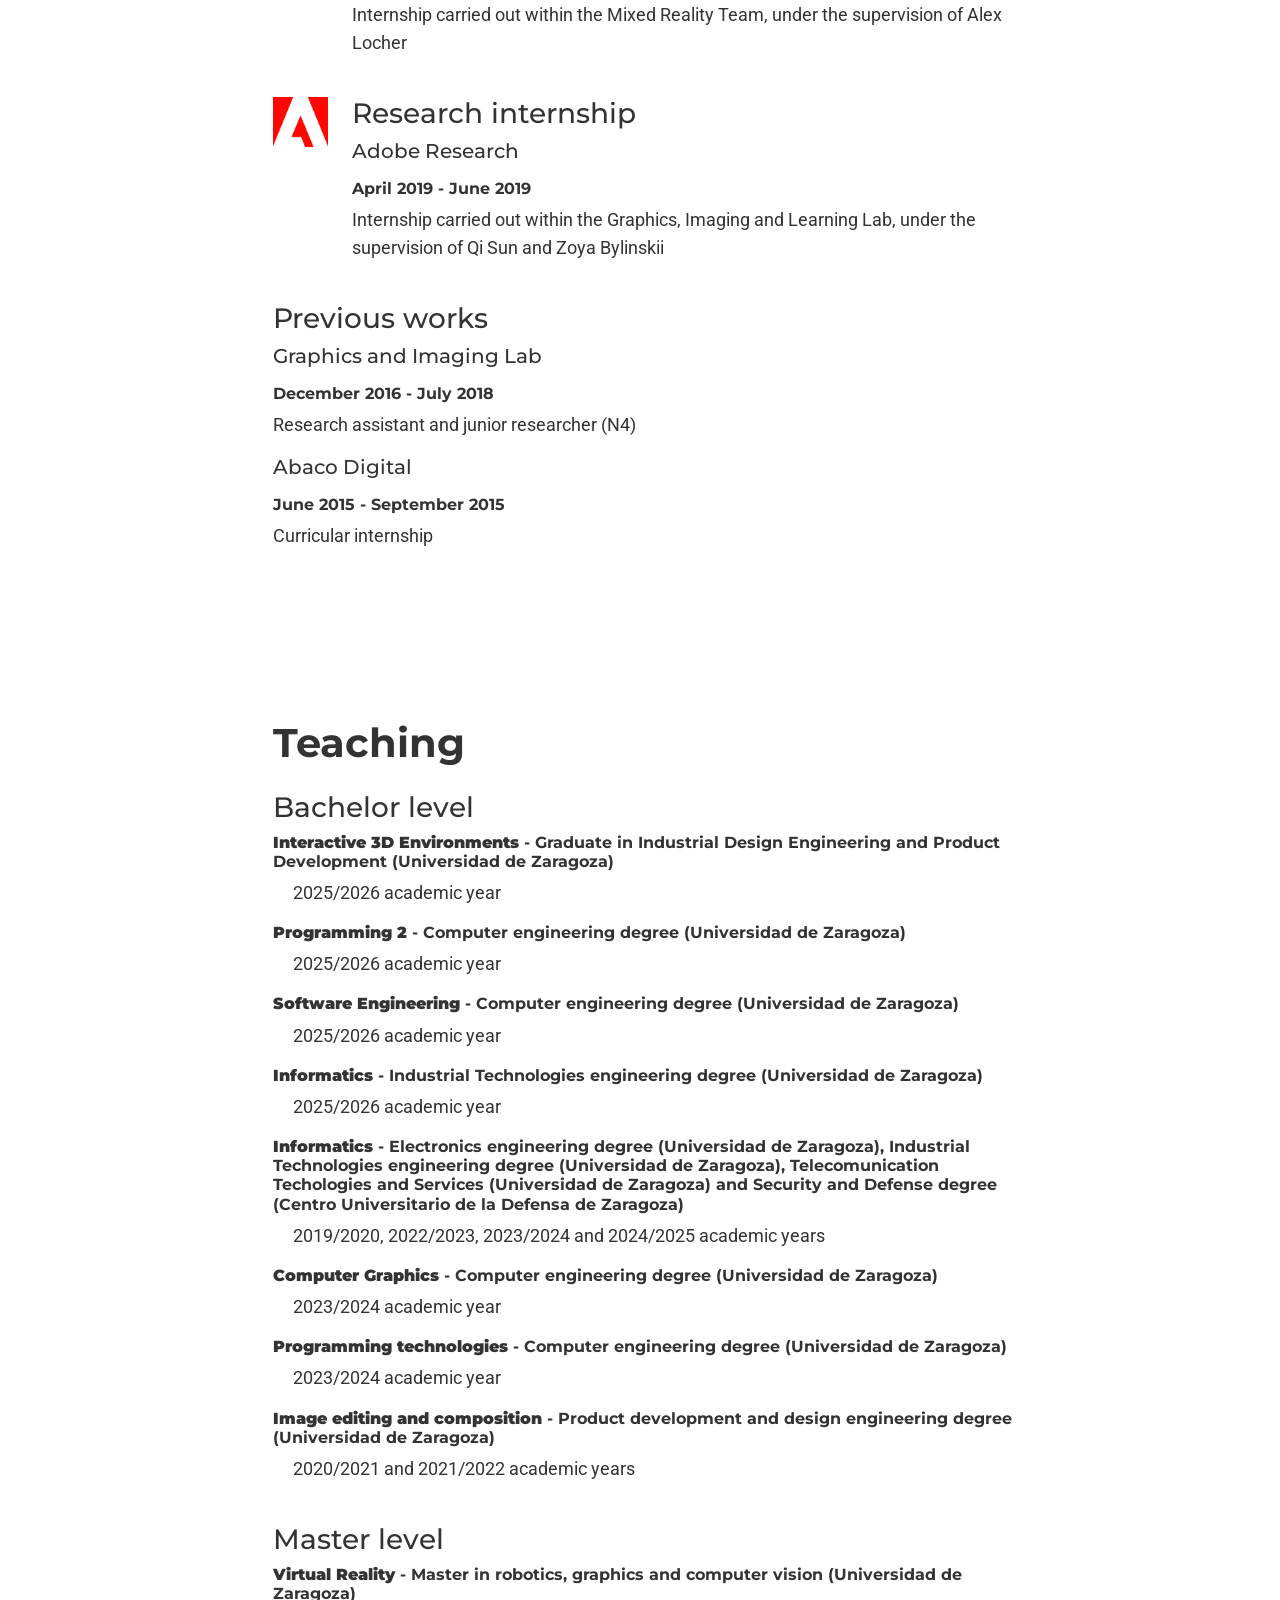
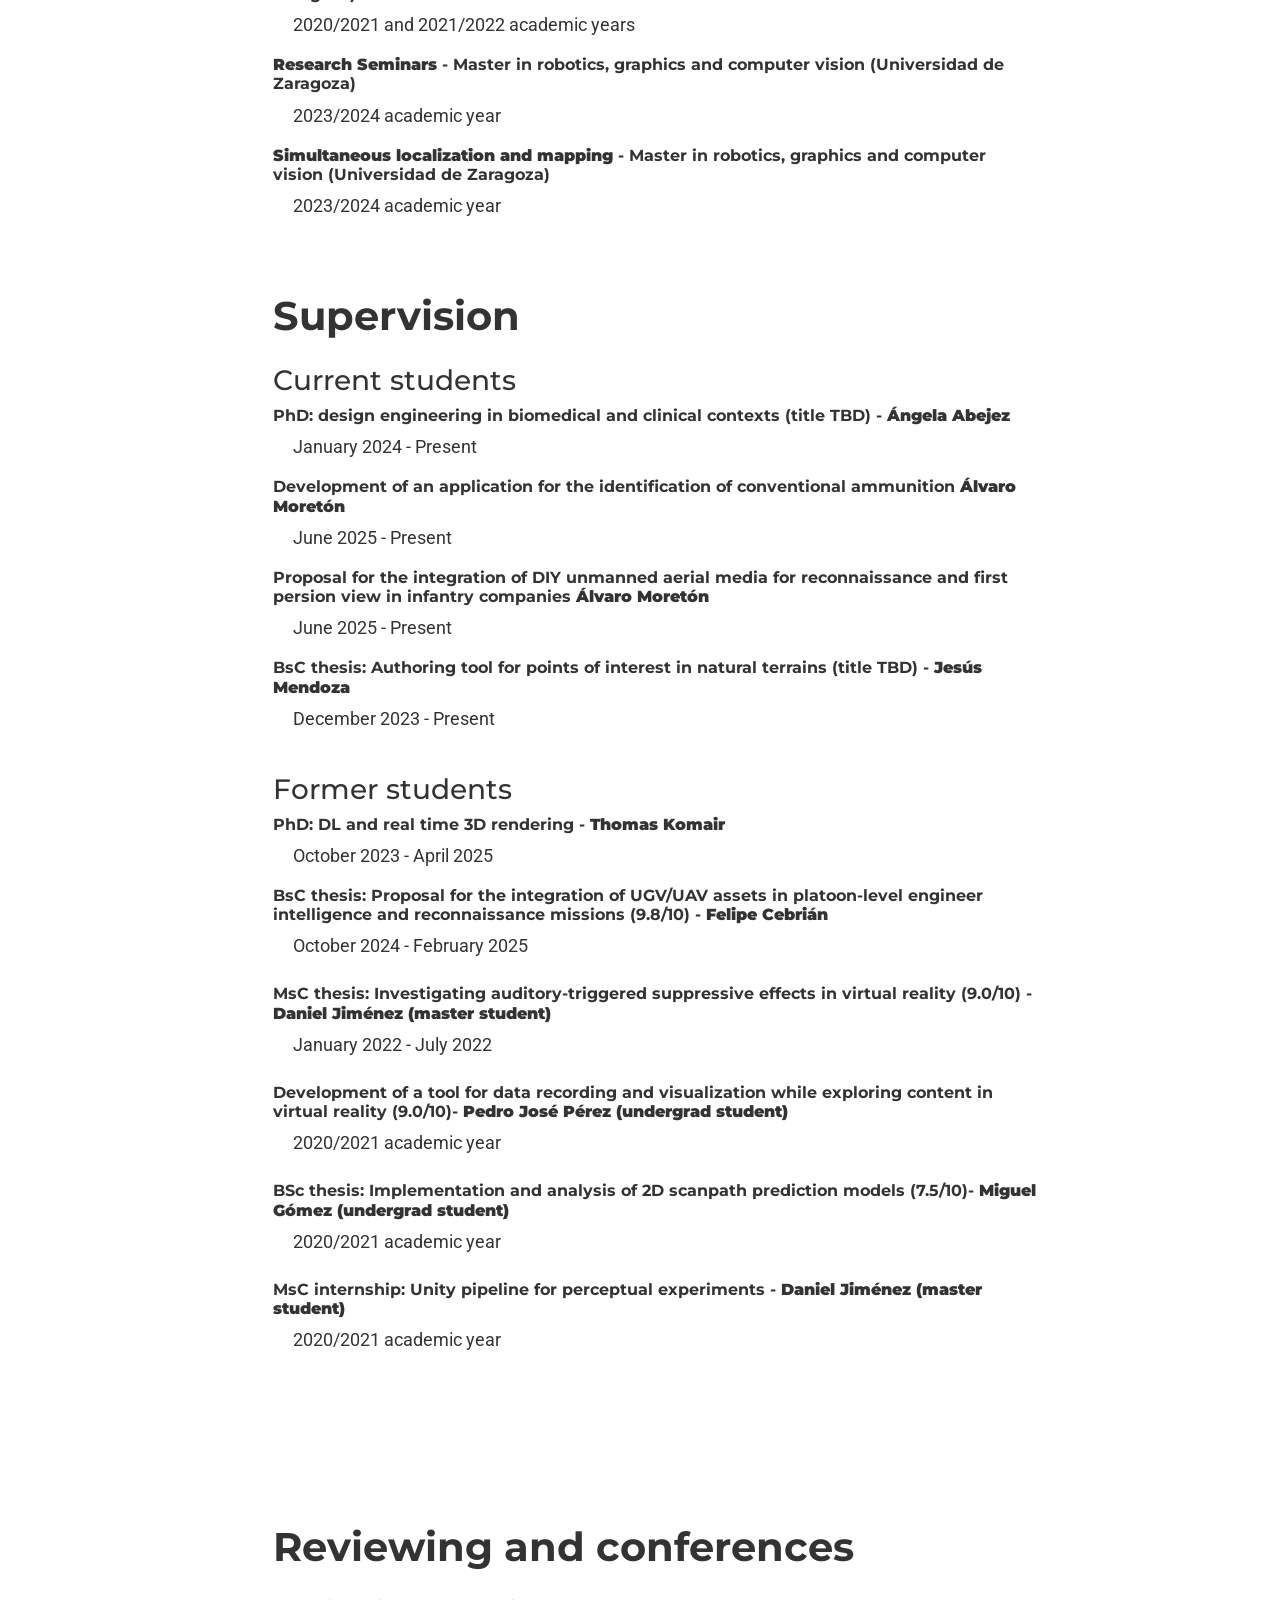
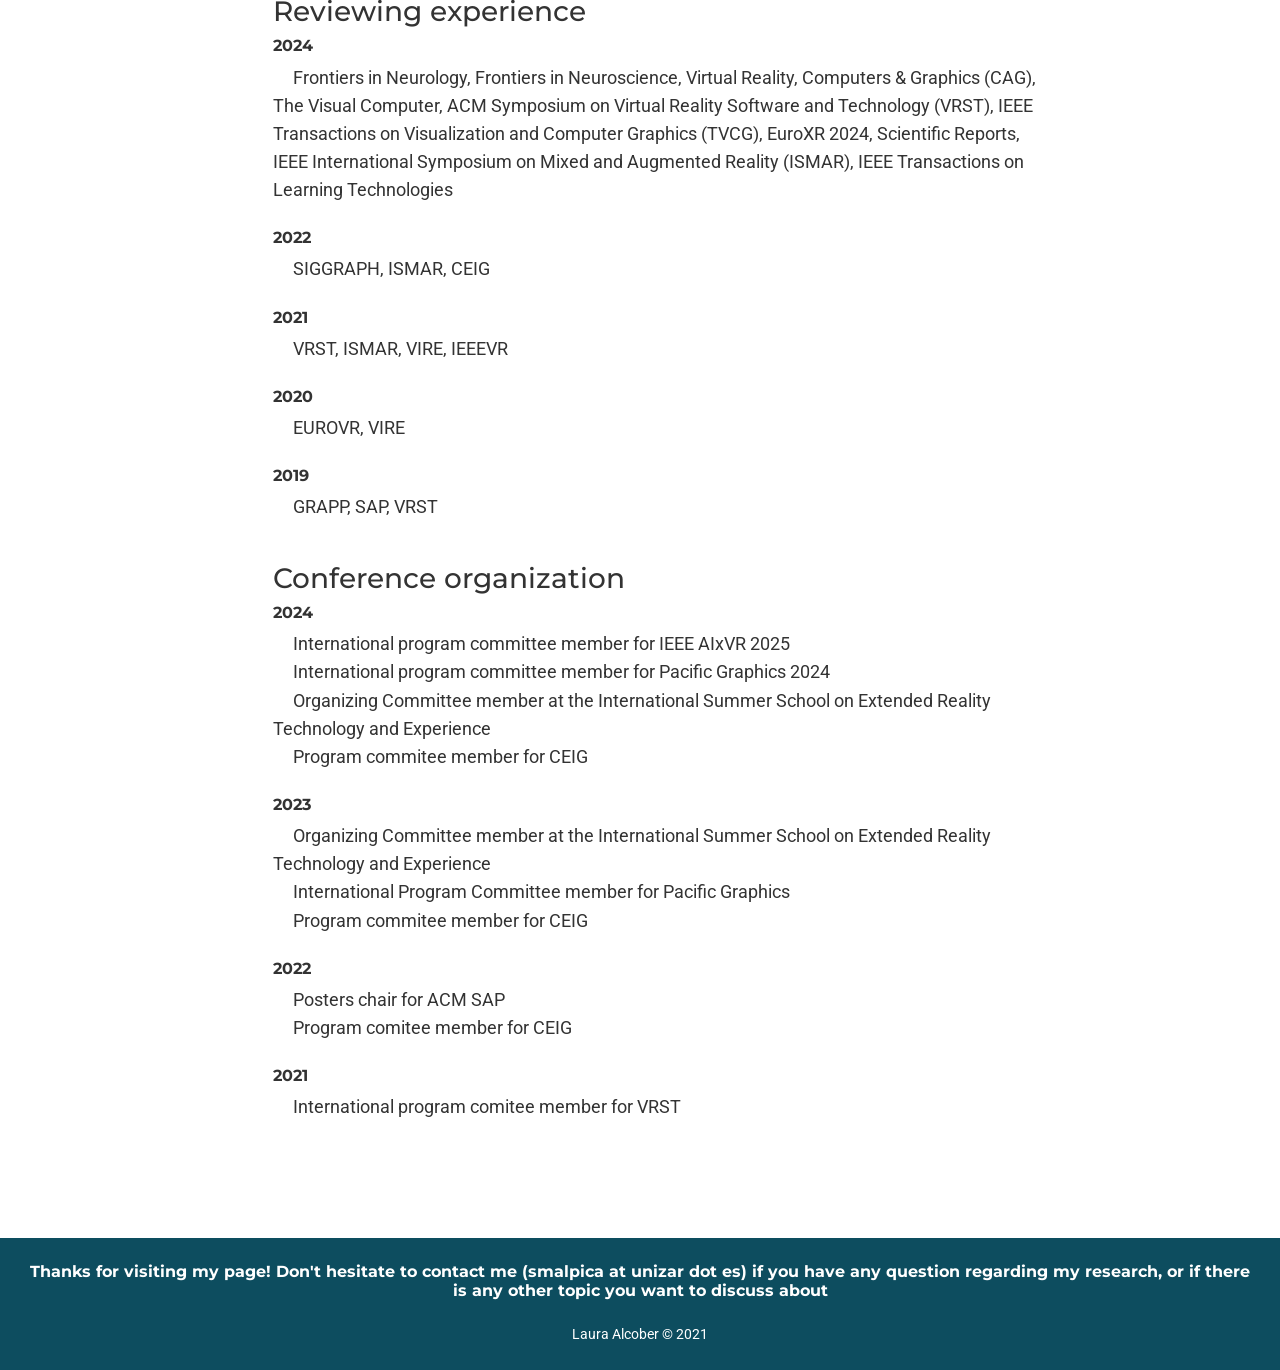
==== commit 69845274: "Updated affiliation and students" ====
--- a/index.html
+++ b/index.html
@@ -89,10 +89,8 @@
                     Universidad de Zaragoza, I3A
                 </p>
         <br>
-        <p>Hi! I am currently an Assistant Professor at the Centro Universitario de la Defensa (Zaragoza, Spain). 
-		Previously I was a postdoc researcher at Universitat Politécnica de Catalunya (UPC) working with
-		Prof. Nuria Pelechano and Prof Oscar Argudo.  
-		I obtained my Ph.D. in Feb. 2023 working under the supervision of Prof. <a
+        <p>Hi! I am currently an Assistant Professor at the Universidad de Zaragoza. Previously I was an Assistant Professor at the Centro Universitario de la Defensa (Zaragoza, Spain). 
+				I obtained my Ph.D. in Feb. 2023 working under the supervision of Prof. <a
                 class="u-active-none u-border-none u-btn u-button-link u-button-style u-hover-none u-none u-text-palette-1-base u-btn-1"
                 href="http://webdiis.unizar.es/~bmasia/"
                 target="_blank">Belen Masia</a> and Prof. <a
@@ -118,6 +116,30 @@
     <span class="mx-2 description-text">
         <h1>Publications</h1>
         
+		<!-- 2024 publications -->
+		<div class="publications-year">
+			<h2>2025</h2>
+			
+				<div class="row mt-2">
+					<!-- Image in the same column as the profile picture -->
+					<div class="col-sm-6 col-lg-3">
+						<img alt="Publication image" class="img-publication" src="img/tesis.png">
+					</div>
+					<!-- Text in the adjacent column -->
+					<div class="col-sm-6 col-lg-9">
+						<h3>A Comprehensive Analysis of the Influence of Cognitive Load on Physiological Signals in Virtual Reality</h3>
+						<p class="fs-6">  Jorge Pina, Edurne Bernal-Berdun, Daniel Martin, Sandra Malpica, Carmen Real, Alberto Barquero, Pablo Armañac-Julián, Jesus Lazaro, Alba Martín-Yebra, Belen Masia and Ana Serrano</p>
+						<p><i>IEEE International Symposium on Mixed and Augmented Reality (ISMAR), 2025</i></p>									
+						<p class="fs-6"><i>Coming soon</i></p>
+						<p class="fs-6"><i>Conference (Core A*)</i></p>
+				</div>			
+			
+			</div>
+			
+			
+		</div>
+		
+		
 		<!-- 2024 publications -->
 		<div class="publications-year">
 			<h2>2024</h2>
@@ -450,10 +472,26 @@
 			<div class="row mt-2">
                 <div class="col-sm-6 col-lg-10">
 
+                    <h5>Assistant Professor, Universidad de Zaragoza</h5>
+                                <p>
+                                    <h6>
+                                        August 2025 - Present
+                                    </h6>
+                                    Graphics and Imaging Lab group. <br>
+									Instituto de Investigación en Ingeniería de Aragón (I3A). <br>
+									<i> Profesora ayudante doctora </i>
+                    </p>
+                </div>
+            </div>
+			
+			
+			<div class="row mt-2">
+                <div class="col-sm-6 col-lg-10">
+
                     <h5>Assistant Professor, Centro Universitario de la Defensa (CUD)</h5>
                                 <p>
                                     <h6>
-                                        September 2024 - Present
+                                        September 2024 - August 2025
                                     </h6>
                                     Graphics and Imaging Lab group. <br>
 									Instituto de Investigación en Ingeniería de Aragón (I3A). <br>
@@ -600,7 +638,27 @@
 			<div class="row mt-2">
                 <div class="col-sm-6 col-lg-10">
 
-                    <h6><b>Informatics</b> - Electronics engineering degree (Universidad de Zaragoza), Industrial Technologies engineering degree (Universidad de Zaragoza), Telecomunication Techologies and Services (Universidad de Zaragoza) and Security and Defense degree (Centro Universitario de la Defensa de Zaragoza)</h6>
+                    <h6><b>Interactive 3D Environments</b> - Graduate in Industrial Design Engineering and Product Development (Universidad de Zaragoza)</h6>
+                                <p>
+                                     &nbsp;&nbsp;&nbsp;&nbsp;   2025/2026 academic year
+								</p>
+					
+					<h6><b>Programming 2</b> - Computer engineering degree (Universidad de Zaragoza)</h6>
+                                <p>
+                                     &nbsp;&nbsp;&nbsp;&nbsp;   2025/2026 academic year
+								</p>
+					
+					<h6><b>Software Engineering</b> - Computer engineering degree (Universidad de Zaragoza)</h6>
+                                <p>
+                                     &nbsp;&nbsp;&nbsp;&nbsp;   2025/2026 academic year
+								</p>
+					
+					<h6><b>Informatics</b> - Industrial Technologies engineering degree (Universidad de Zaragoza)</h6>
+                                <p>
+                                     &nbsp;&nbsp;&nbsp;&nbsp;   2025/2026 academic year
+								</p>
+					
+					<h6><b>Informatics</b> - Electronics engineering degree (Universidad de Zaragoza), Industrial Technologies engineering degree (Universidad de Zaragoza), Telecomunication Techologies and Services (Universidad de Zaragoza) and Security and Defense degree (Centro Universitario de la Defensa de Zaragoza)</h6>
                                 <p>
                                      &nbsp;&nbsp;&nbsp;&nbsp;   2019/2020, 2022/2023, 2023/2024 and 2024/2025 academic years
 								</p>
@@ -675,10 +733,15 @@
                                       &nbsp;&nbsp;&nbsp;&nbsp;  January 2024 - Present                                   
                     </p>
 					
-					<h6>PhD: DL and real time 3D rendering (title TBD) - <b>Thomas Komair </b></h6>
-                                <p>
-                                     &nbsp;&nbsp;&nbsp;&nbsp;   October 2023 - Present                                
-                    </p>
+					<h6>Development of an application for the identification of conventional ammunition <b> Álvaro Moretón </b></h6>
+                                <p>
+                                     &nbsp;&nbsp;&nbsp;&nbsp;   June 2025 - Present                                  
+                    </p>
+					
+					<h6>Proposal for the integration of DIY unmanned aerial media for reconnaissance and first persion view in infantry companies <b> Álvaro Moretón </b></h6>
+                                <p>
+                                     &nbsp;&nbsp;&nbsp;&nbsp;   June 2025 - Present                                  
+                    </p>	
 					
 					<h6>BsC thesis: Authoring tool for points of interest in natural terrains (title TBD) - <b>Jesús Mendoza </b></h6>
                                 <p>
@@ -690,6 +753,11 @@
         </div>
 		<div class="mt-4">
             <h3>Former students</h3>
+
+			<h6>PhD: DL and real time 3D rendering - <b>Thomas Komair </b></h6>
+                                <p>
+                                     &nbsp;&nbsp;&nbsp;&nbsp;   October 2023 - April 2025                                
+                    </p>
 
 			<div class="row mt-2">
                 <div class="col-sm-6 col-lg-10">
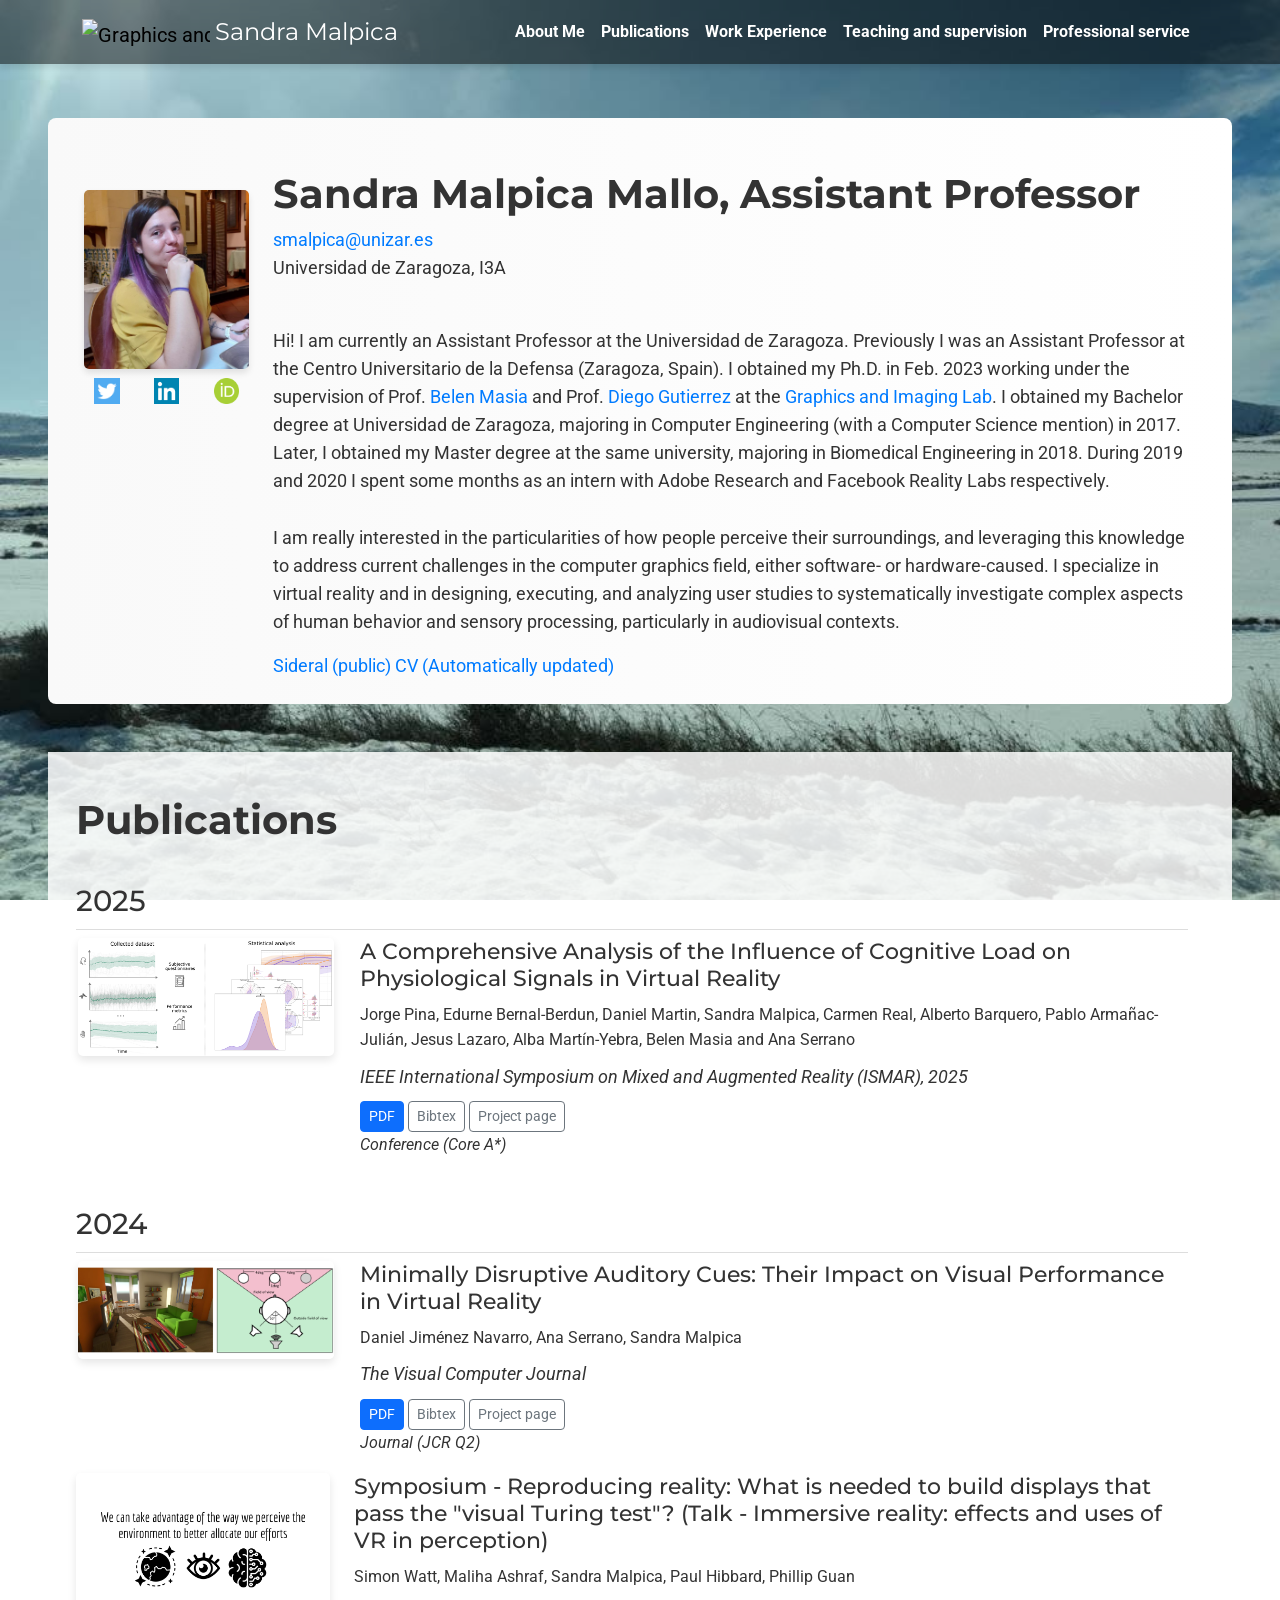
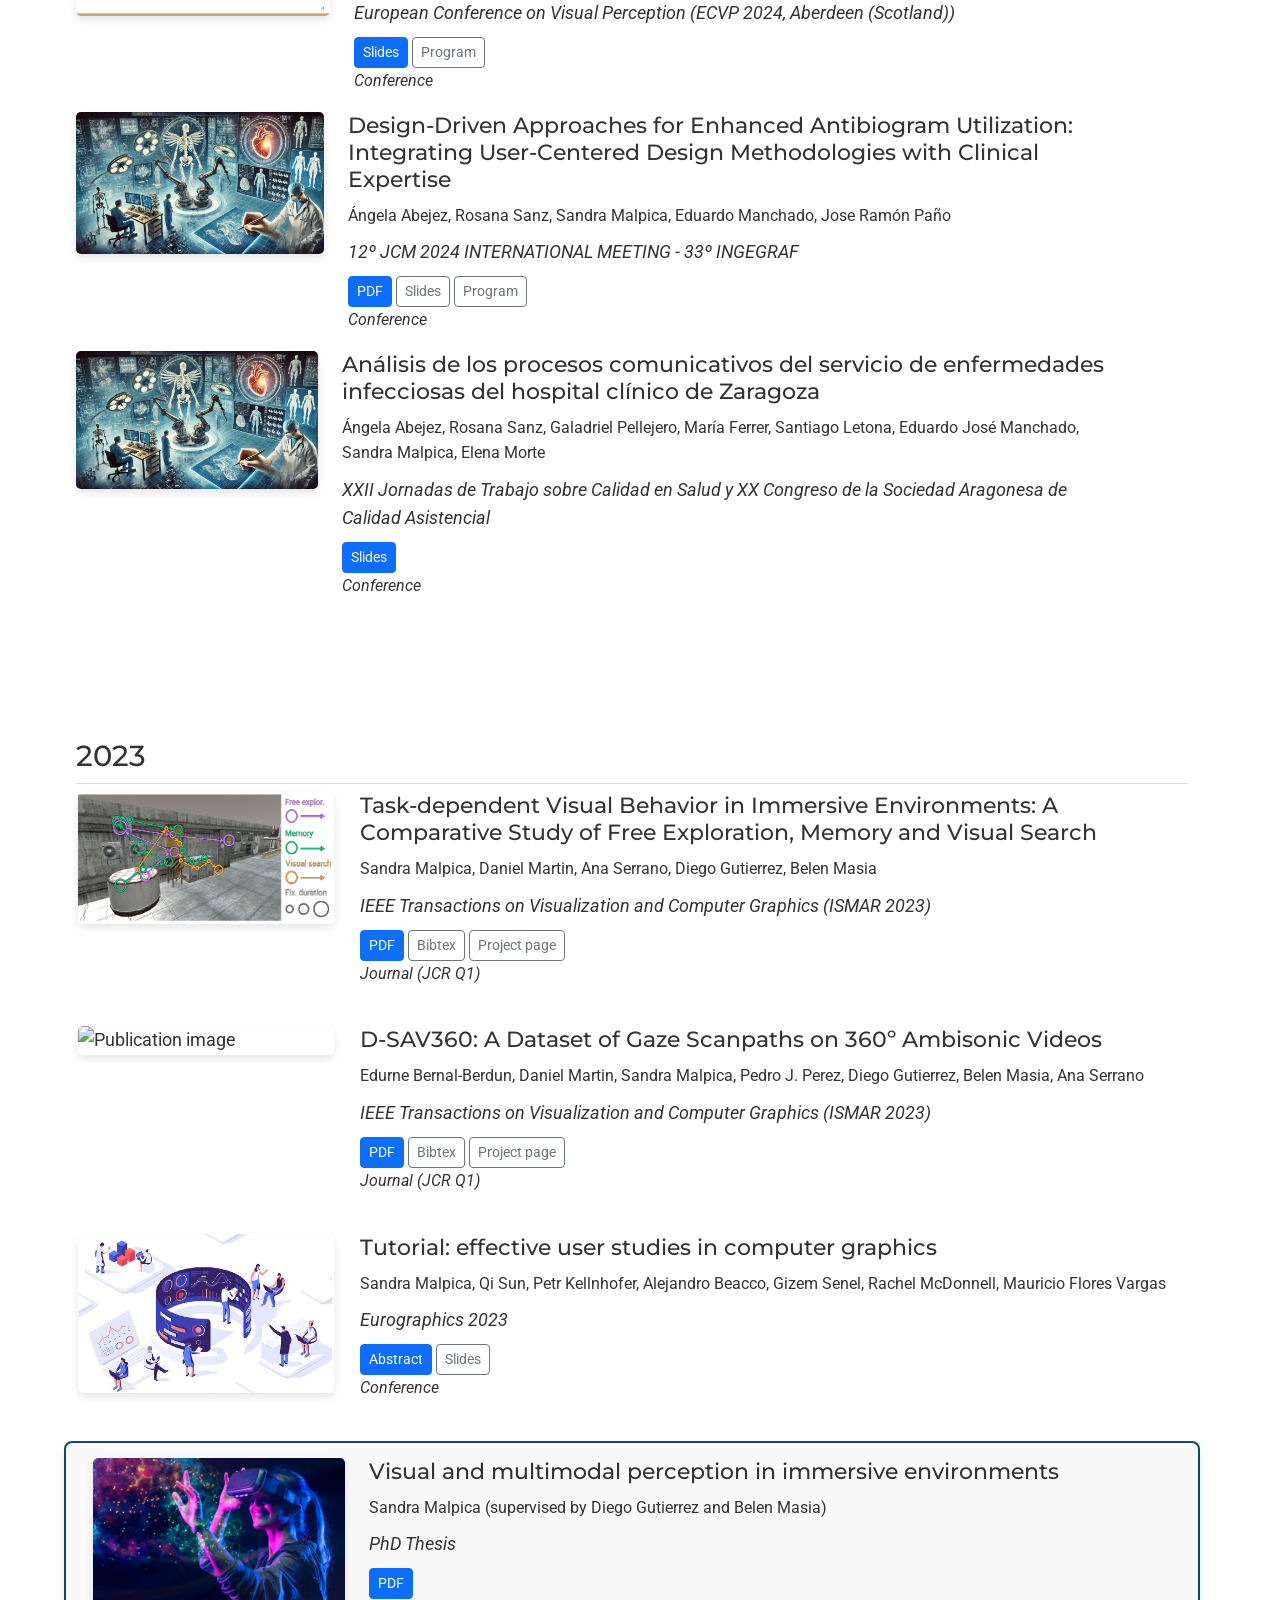
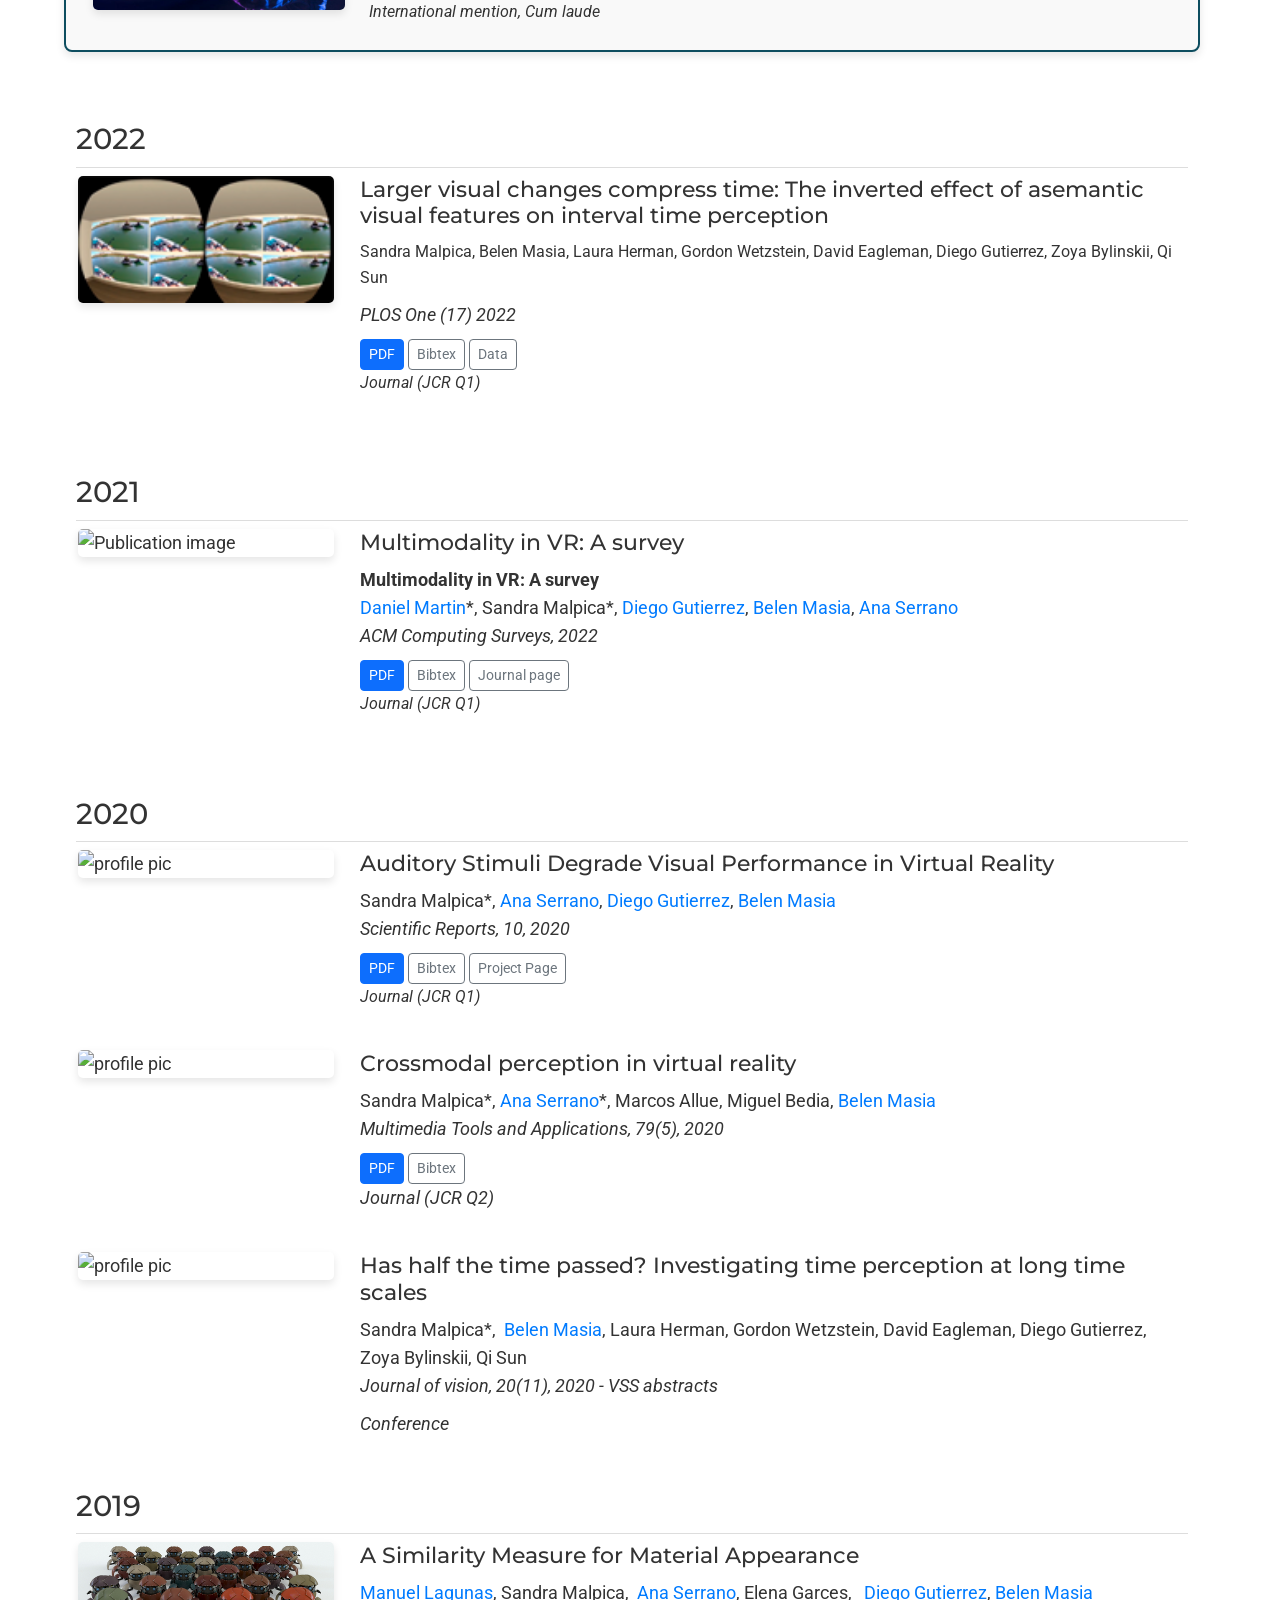
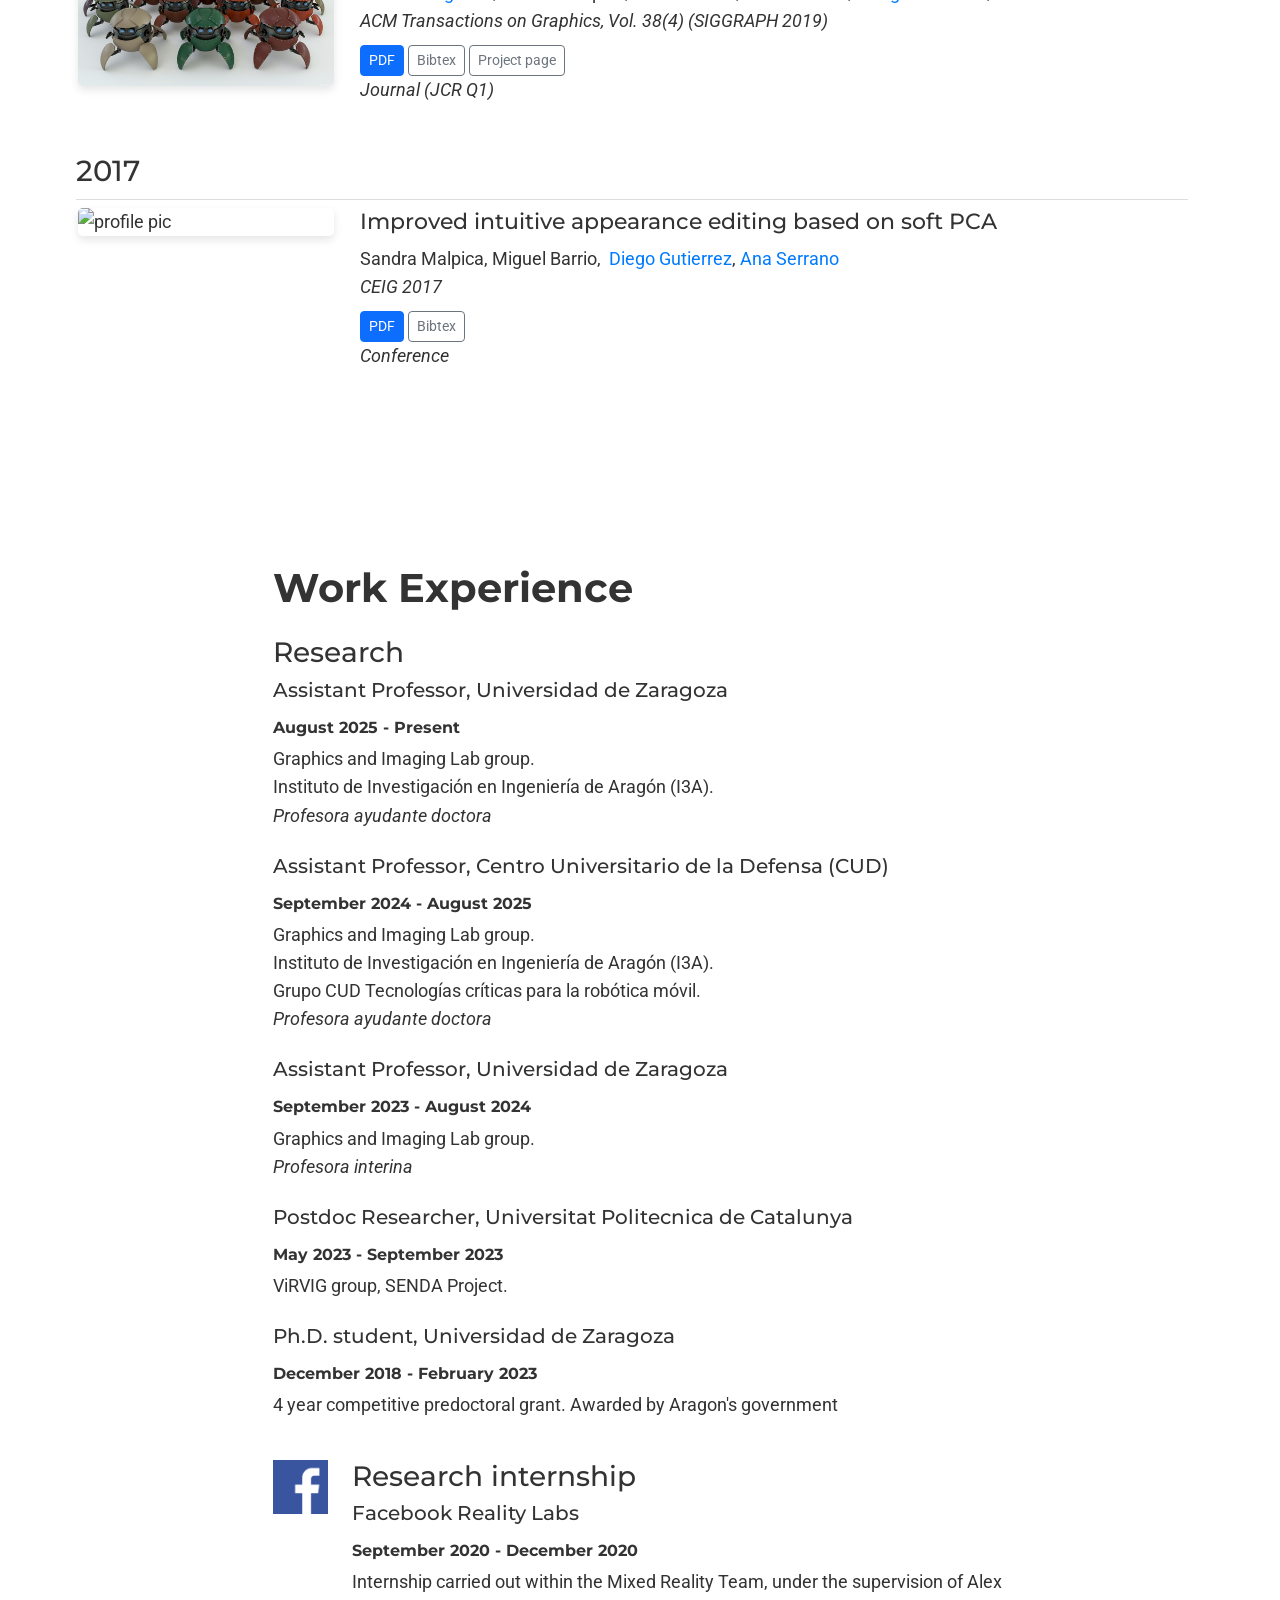
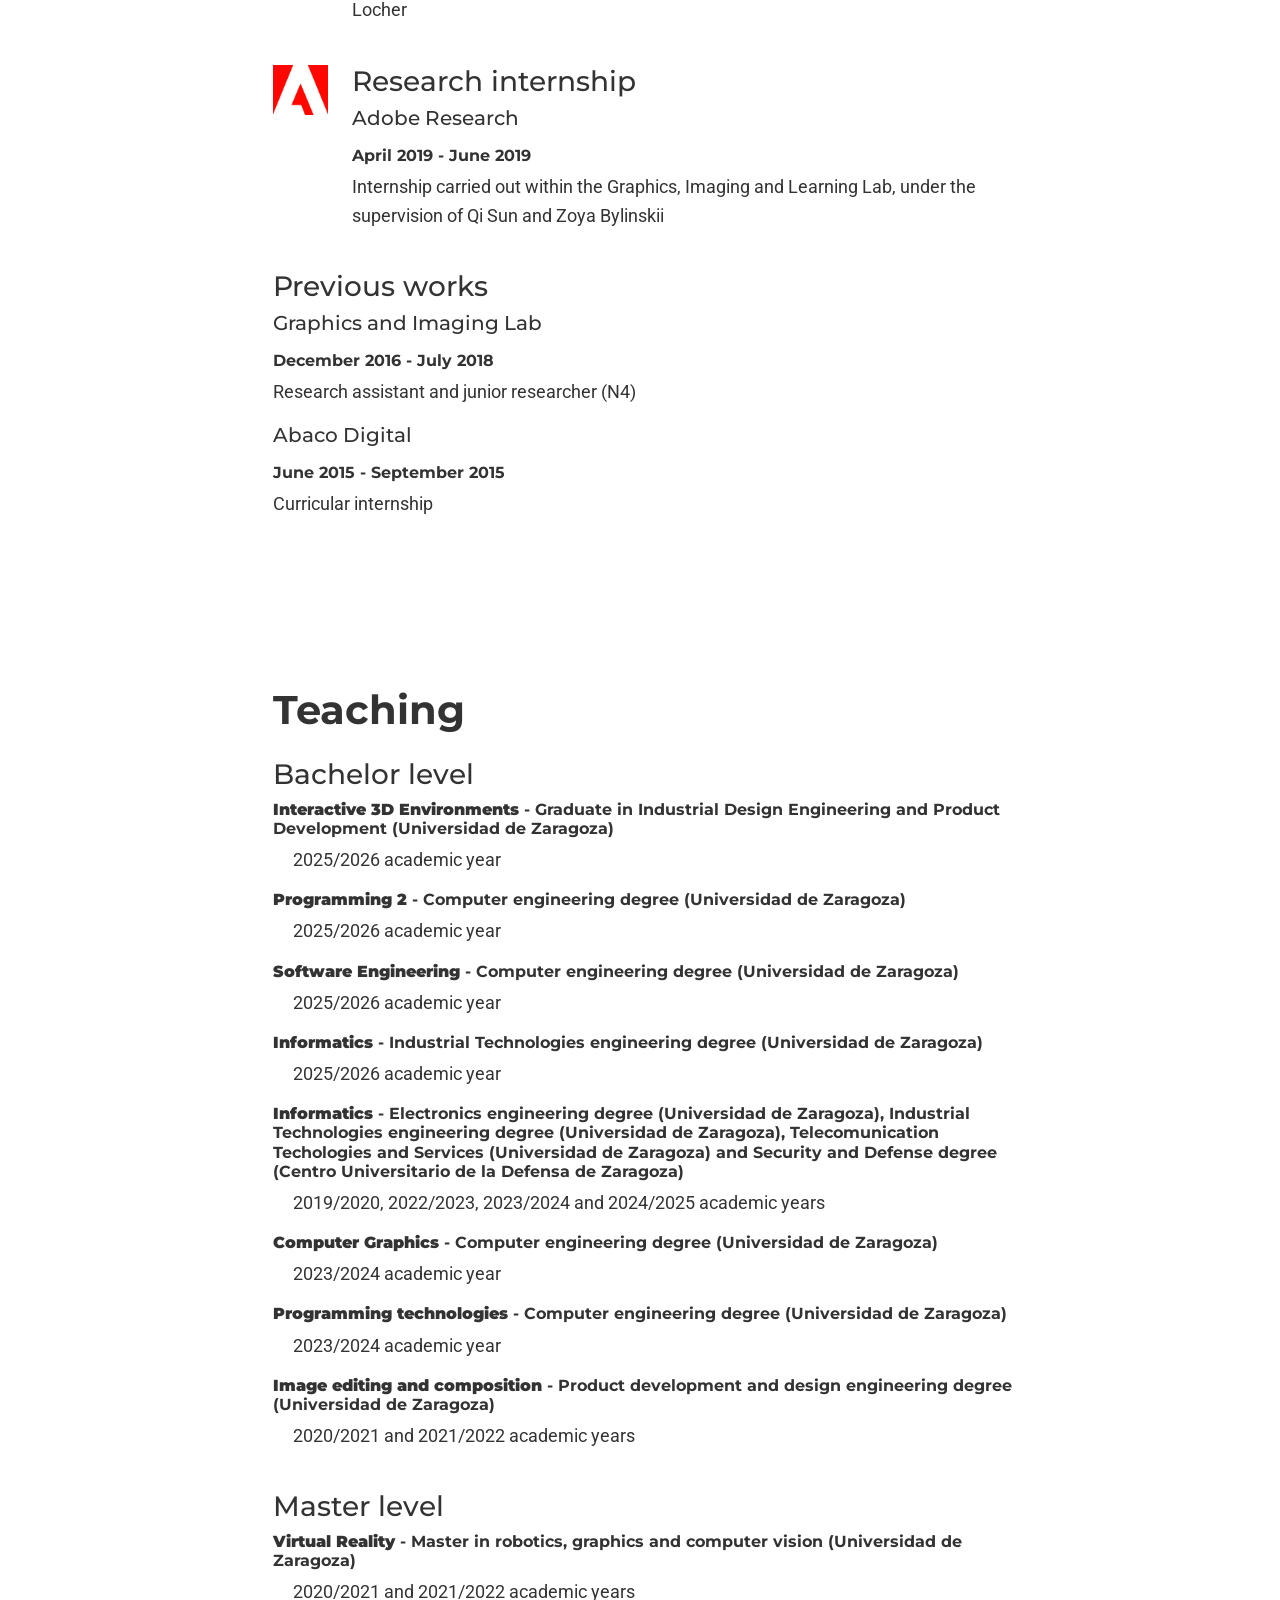
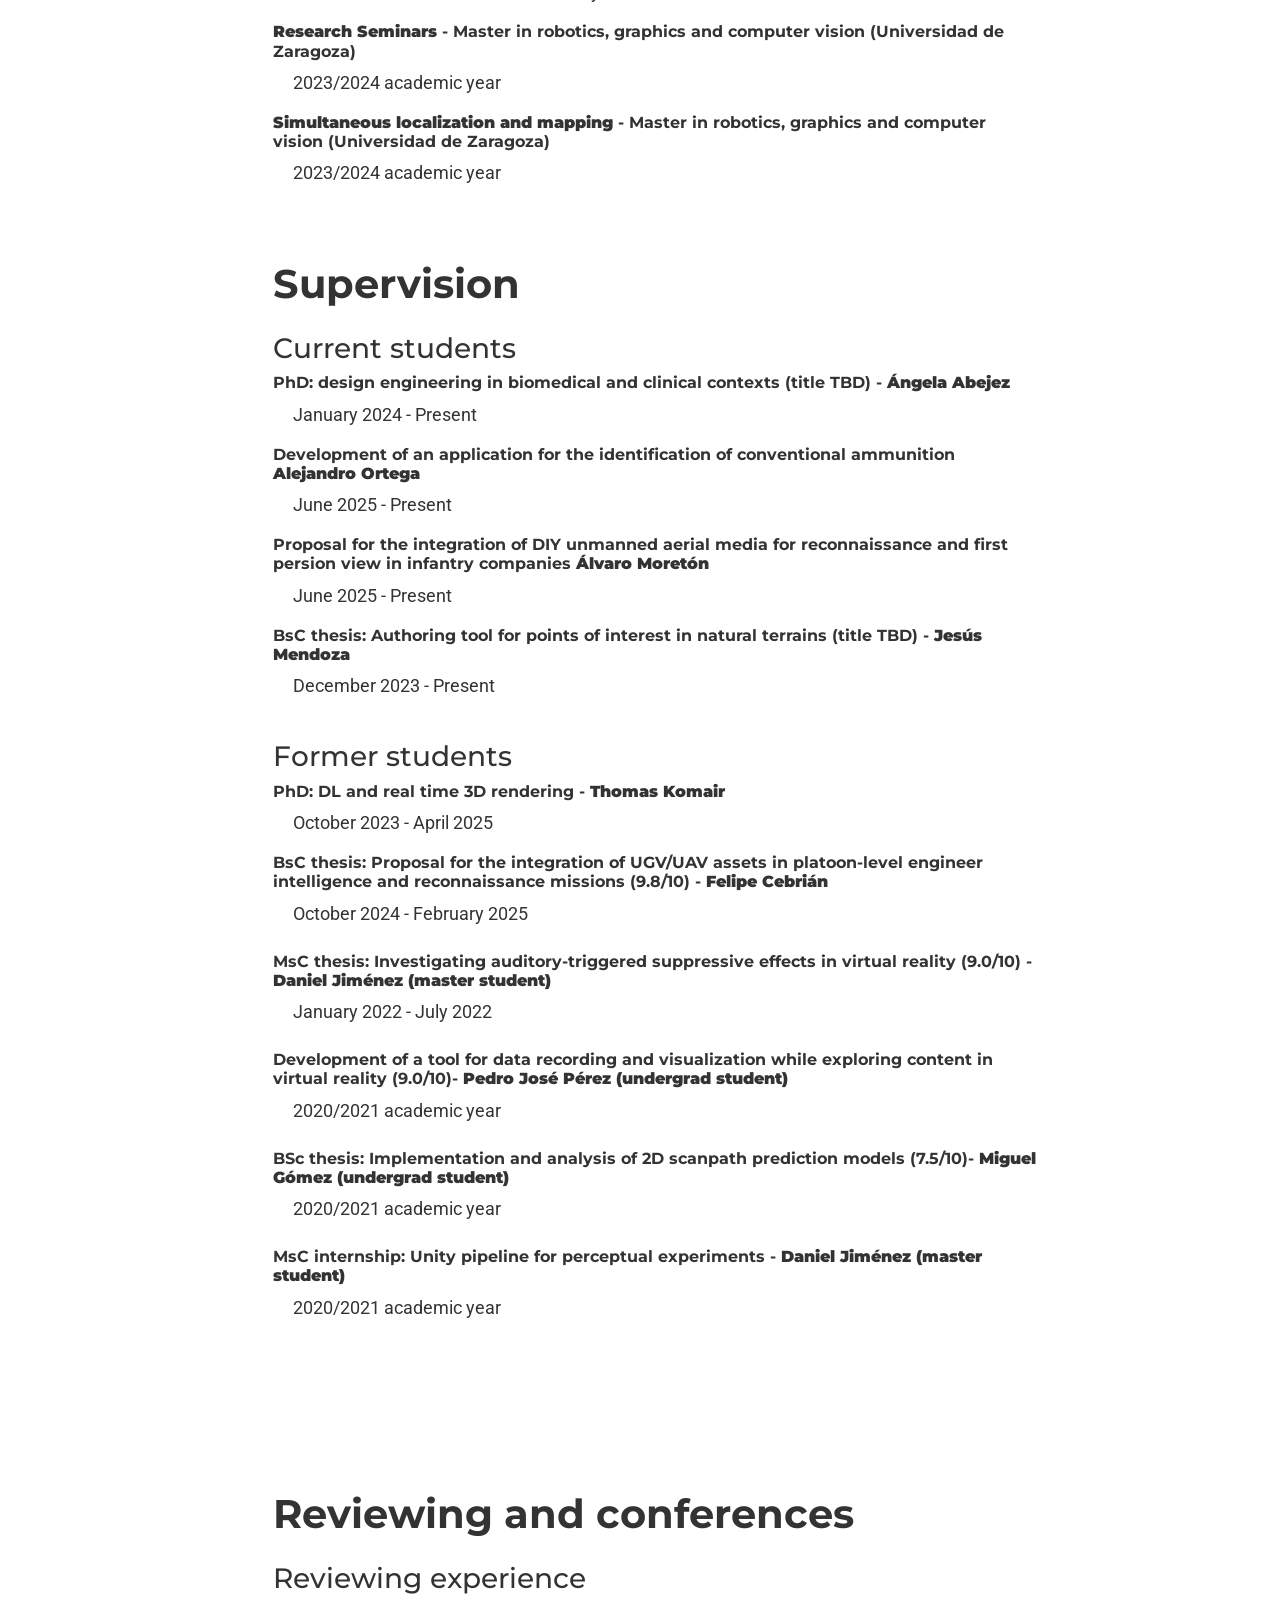
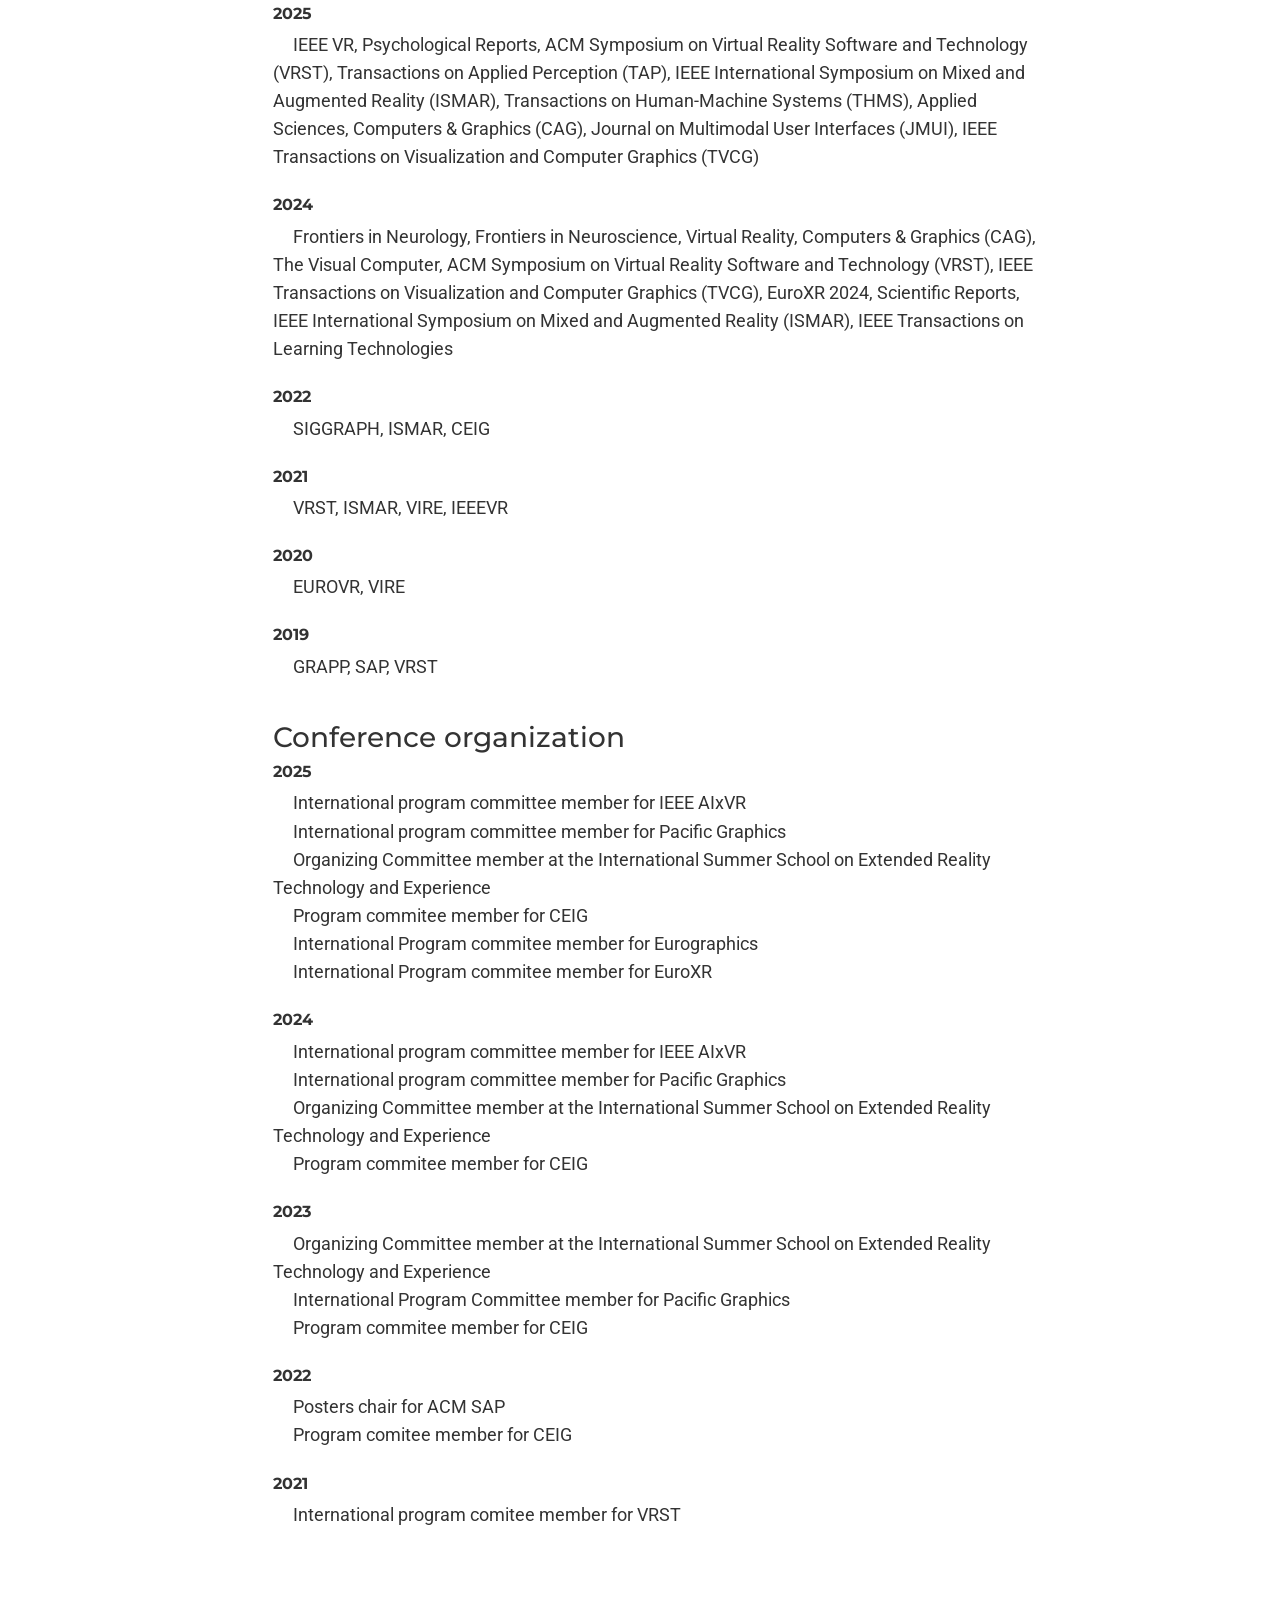
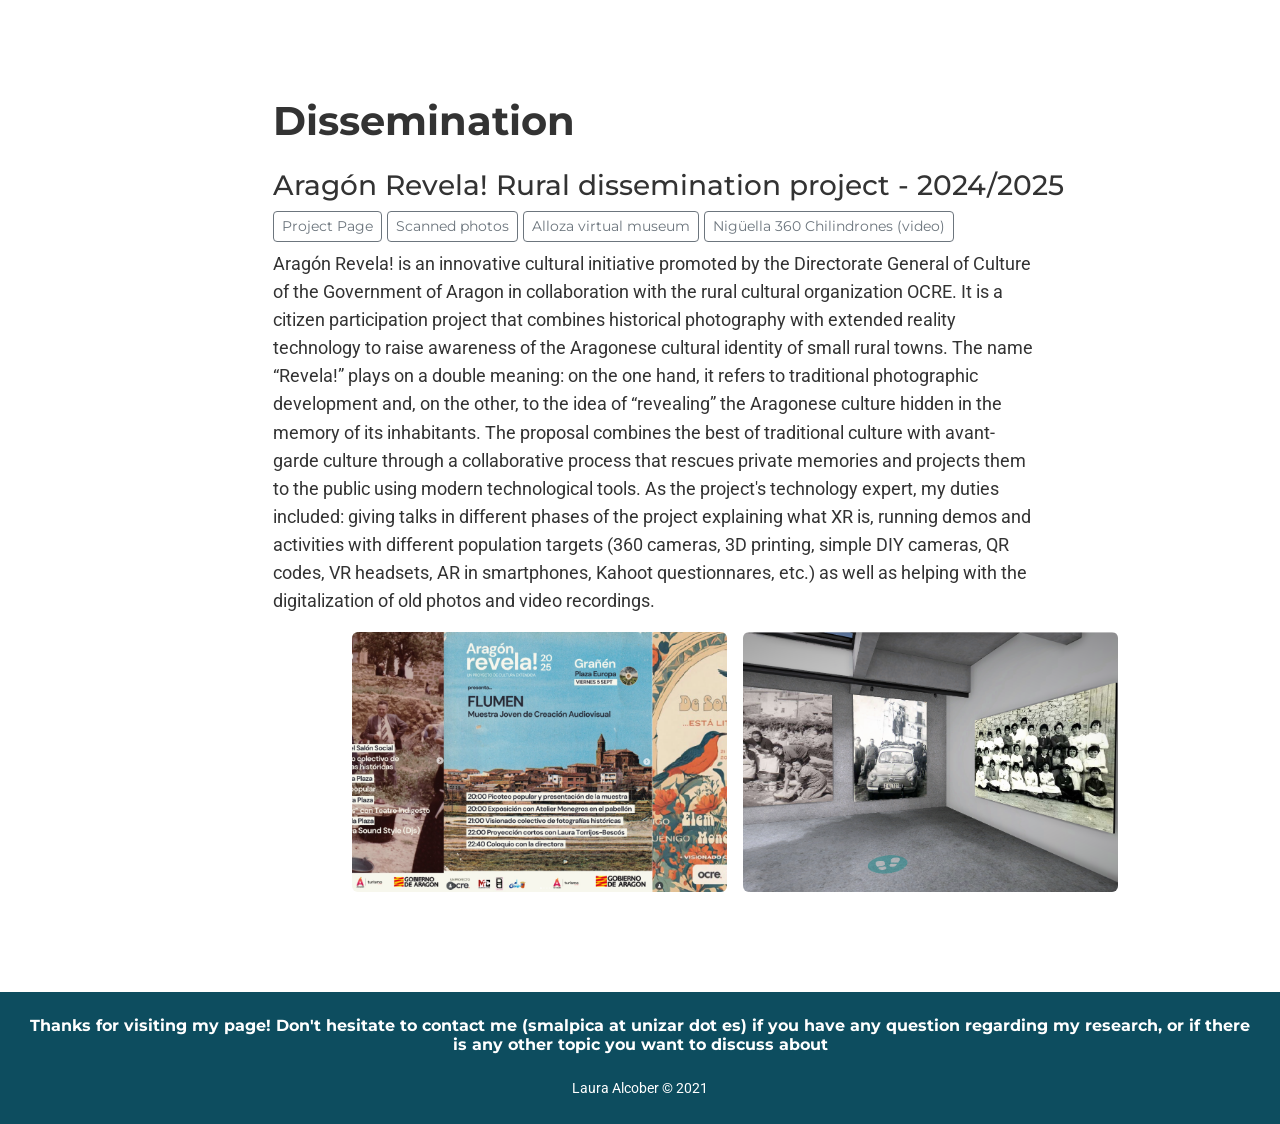
==== commit 2aedf735: "2025 update" ====
--- a/index.html
+++ b/index.html
@@ -103,8 +103,7 @@
                     <br>I am really interested in the particularities of how people perceive their surroundings, and leveraging this knowledge to address current challenges in the computer graphics field, either software- or hardware-caused. I specialize in virtual reality and in designing, executing, and analyzing user studies to systematically investigate complex aspects of human behavior and sensory processing, particularly in audiovisual contexts. 
           </p>
 
-        <a href="cv/mycv.pdf">Short CV (Last updated on 09/2023)</a><br>
-		<a href="https://janovas.unizar.es/sideral/CV/sandra-malpica-mallo">Sideral (public) CV (Last updated on 12/2024)</a>
+		<a href="https://janovas.unizar.es/sideral/CV/sandra-malpica-mallo">Sideral (public) CV (Automatically updated)</a>
 
     </span>
     </div>
@@ -123,14 +122,16 @@
 				<div class="row mt-2">
 					<!-- Image in the same column as the profile picture -->
 					<div class="col-sm-6 col-lg-3">
-						<img alt="Publication image" class="img-publication" src="img/tesis.png">
+						<img alt="Publication image" class="img-publication" src="img/biosensors_thumb.png">
 					</div>
 					<!-- Text in the adjacent column -->
 					<div class="col-sm-6 col-lg-9">
 						<h3>A Comprehensive Analysis of the Influence of Cognitive Load on Physiological Signals in Virtual Reality</h3>
 						<p class="fs-6">  Jorge Pina, Edurne Bernal-Berdun, Daniel Martin, Sandra Malpica, Carmen Real, Alberto Barquero, Pablo Armañac-Julián, Jesus Lazaro, Alba Martín-Yebra, Belen Masia and Ana Serrano</p>
 						<p><i>IEEE International Symposium on Mixed and Augmented Reality (ISMAR), 2025</i></p>									
-						<p class="fs-6"><i>Coming soon</i></p>
+						<a href="https://graphics.unizar.es/projects/CL_Biosignals/pdf/ISMAR25-Biosensors-paper.pdf" class="btn btn-primary btn-sm" target="_blank">PDF</a>
+						<a href="https://graphics.unizar.es/projects/CL_Biosignals/#bibtex" class="btn btn-outline-secondary btn-sm">Bibtex</a>	
+						<a href="https://graphics.unizar.es/projects/CL_Biosignals/" class="btn btn-outline-secondary btn-sm">Project page</a>	
 						<p class="fs-6"><i>Conference (Core A*)</i></p>
 				</div>			
 			
@@ -733,7 +734,7 @@
                                       &nbsp;&nbsp;&nbsp;&nbsp;  January 2024 - Present                                   
                     </p>
 					
-					<h6>Development of an application for the identification of conventional ammunition <b> Álvaro Moretón </b></h6>
+					<h6>Development of an application for the identification of conventional ammunition <b> Alejandro Ortega </b></h6>
                                 <p>
                                      &nbsp;&nbsp;&nbsp;&nbsp;   June 2025 - Present                                  
                     </p>
@@ -832,6 +833,18 @@
 			<div class="row mt-2">
                 <div class="col-sm-6 col-lg-10">
 
+                    <h6>2025</h6>
+                                <p>
+                                       &nbsp;&nbsp;&nbsp;&nbsp;    IEEE VR, Psychological Reports, ACM Symposium on Virtual Reality Software and Technology (VRST), Transactions on Applied Perception (TAP), IEEE International Symposium on Mixed and Augmented Reality (ISMAR), Transactions on Human-Machine Systems (THMS), Applied Sciences, Computers &amp Graphics (CAG), Journal on Multimodal User Interfaces (JMUI), IEEE Transactions on Visualization and Computer Graphics (TVCG)
+                                                                    
+                    </p>
+                </div>
+            </div>
+			
+			
+			<div class="row mt-2">
+                <div class="col-sm-6 col-lg-10">
+
                     <h6>2024</h6>
                                 <p>
                                        &nbsp;&nbsp;&nbsp;&nbsp;   Frontiers in Neurology, Frontiers in Neuroscience, Virtual Reality, Computers &amp Graphics (CAG), The Visual Computer, ACM Symposium on Virtual Reality Software and Technology (VRST), IEEE Transactions on Visualization and Computer Graphics (TVCG), EuroXR 2024, Scientific Reports, IEEE International Symposium on Mixed and Augmented Reality (ISMAR), IEEE Transactions on Learning Technologies
@@ -886,10 +899,26 @@
 				<div class="row mt-2">
 					<div class="col-sm-6 col-lg-10">
 
+						<h6>2025</h6>
+									<p>
+											&nbsp;&nbsp;&nbsp;&nbsp;  International program committee member for IEEE AIxVR <br>
+											&nbsp;&nbsp;&nbsp;&nbsp;  International program committee member for Pacific Graphics  <br>
+											&nbsp;&nbsp;&nbsp;&nbsp;  Organizing Committee member at the International Summer School on Extended Reality Technology and Experience <br>
+											&nbsp;&nbsp;&nbsp;&nbsp;  Program commitee member for CEIG <br>
+											&nbsp;&nbsp;&nbsp;&nbsp;  International Program commitee member for Eurographics <br>
+											&nbsp;&nbsp;&nbsp;&nbsp;  International Program commitee member for EuroXR <br>
+										                                    
+						</p>								
+					</div>
+				</div>
+				
+				<div class="row mt-2">
+					<div class="col-sm-6 col-lg-10">
+
 						<h6>2024</h6>
 									<p>
-											&nbsp;&nbsp;&nbsp;&nbsp;  International program committee member for IEEE AIxVR 2025 <br>
-											&nbsp;&nbsp;&nbsp;&nbsp;  International program committee member for Pacific Graphics 2024 <br>
+											&nbsp;&nbsp;&nbsp;&nbsp;  International program committee member for IEEE AIxVR<br>
+											&nbsp;&nbsp;&nbsp;&nbsp;  International program committee member for Pacific Graphics <br>
 											&nbsp;&nbsp;&nbsp;&nbsp;  Organizing Committee member at the International Summer School on Extended Reality Technology and Experience <br>
 											&nbsp;&nbsp;&nbsp;&nbsp;  Program commitee member for CEIG
 										                                    
@@ -944,6 +973,58 @@
 
 </section>
 
+<section class="p-4 text-section row justify-content-end" id="other-section">
+
+<div class="col-sm-12 col-lg-10">
+    <span class="mx-2 description-text">
+        <h1>Dissemination</h1>
+		
+		<div class="mt-4">
+            <h3>Aragón Revela! Rural dissemination project - 2024/2025</h3>
+
+			<div class="row mt-2">
+                <div class="col-sm-6 col-lg-10">
+
+                    <h6><a href="https://www.ocre.info/aragon-revela/" class="btn btn-outline-secondary btn-sm" target="_blank">Project Page</a>  
+						<a href="https://www.flickr.com/photos/202503390@N08/albums" class="btn btn-outline-secondary btn-sm" target="_blank">Scanned photos</a> 
+						<a href="https://www.artsteps.com/view/682ee08d45784708111fcf0d?currentUser" class="btn btn-outline-secondary btn-sm" target="_blank">Alloza virtual museum</a> 
+						<a href="https://www.artsteps.com/view/682ee08d45784708111fcf0d?currentUser" class="btn btn-outline-secondary btn-sm" target="_blank">Nigüella 360 Chilindrones (video)</a>   </h6>
+                                <p> Aragón Revela! is an innovative cultural initiative promoted by the Directorate General of Culture of the Government of Aragon in collaboration with the rural cultural organization OCRE. It is a citizen participation project that combines historical photography with extended reality technology to raise awareness of the Aragonese cultural identity of small rural towns. The name “Revela!” plays on a double meaning: on the one hand, it refers to traditional photographic development and, on the other, to the idea of “revealing” the Aragonese culture hidden in the memory of its inhabitants. The proposal combines the best of traditional culture with avant-garde culture through a collaborative process that rescues private memories and projects them to the public using modern technological tools.
+								As the project's technology expert, my duties included: giving talks in different phases of the project explaining what XR is, running demos and activities with different population targets (360 cameras, 3D printing, simple DIY cameras, QR codes, VR headsets, AR in smartphones, Kahoot questionnares, etc.) as well as helping with the digitalization of old photos and video recordings. 
+                                                                 
+                    </p>
+                </div>
+				
+            </div>
+		
+
+			<div class="row justify-content-center g-3">
+			  <div class="col-sm-12 col-lg-5">
+				<img src="img/aragon-revela-1.png"
+					 class="img-fluid rounded equal-img"
+					 alt="Aragón Revela workshop">
+			  </div>
+			  <div class="col-sm-12 col-lg-5">
+				<img src="img/aragon-revela-2.png"
+					 class="img-fluid rounded equal-img"
+					 alt="Aragón Revela XR demo">
+			  </div>
+			</div>
+
+
+    </div>
+		
+        </div>
+		
+		
+
+    </span>
+
+
+</section>
+
+
+
 
 <footer class="p-4 text-center">
     <h6>Thanks for visiting my page! Don't hesitate to contact me (smalpica at unizar dot es) if you have any question regarding my research, or if
--- a/style.css
+++ b/style.css
@@ -228,3 +228,9 @@
     padding: 15px;
     box-shadow: 0 4px 8px rgba(0, 0, 0, 0.1); /* Sombra sutil */
 }
+
+.equal-img {
+    height: 260px;        /* ajusta este valor a tu gusto */
+    width: 100%;
+    object-fit: cover;
+}
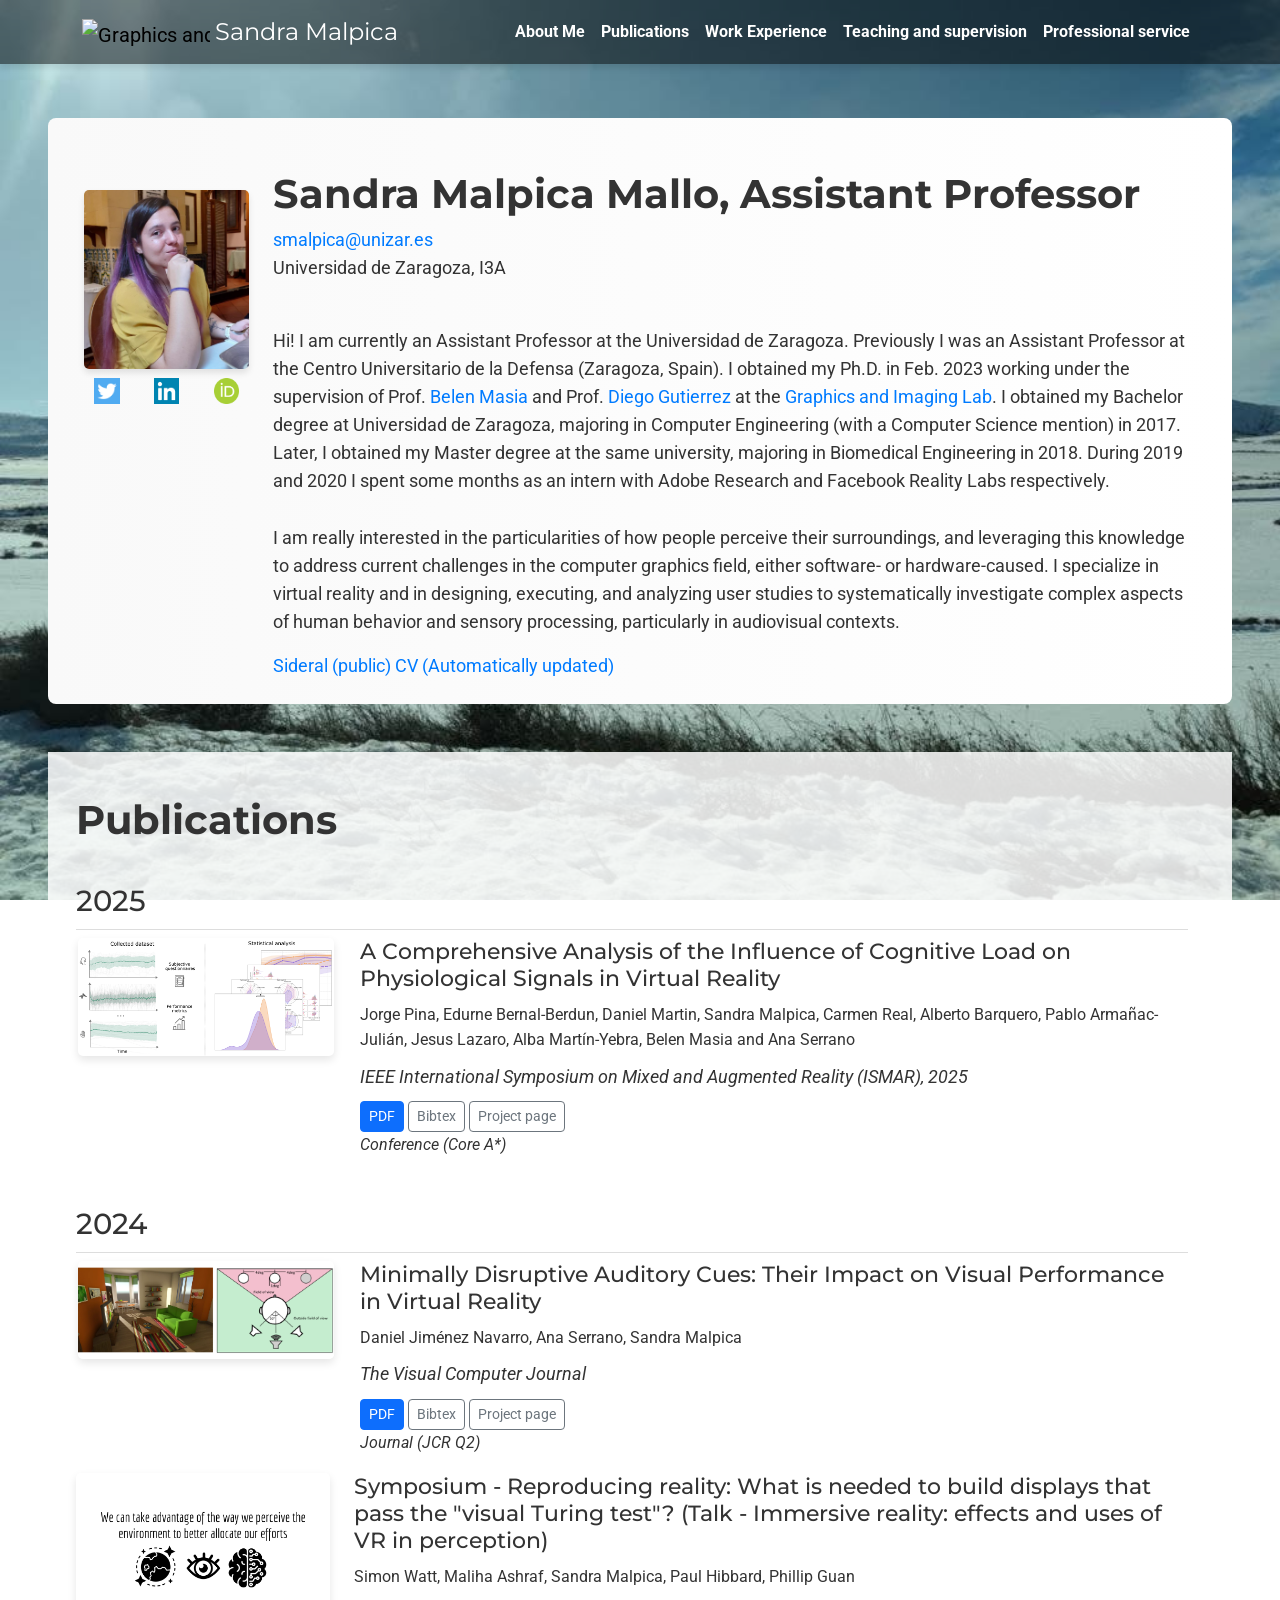
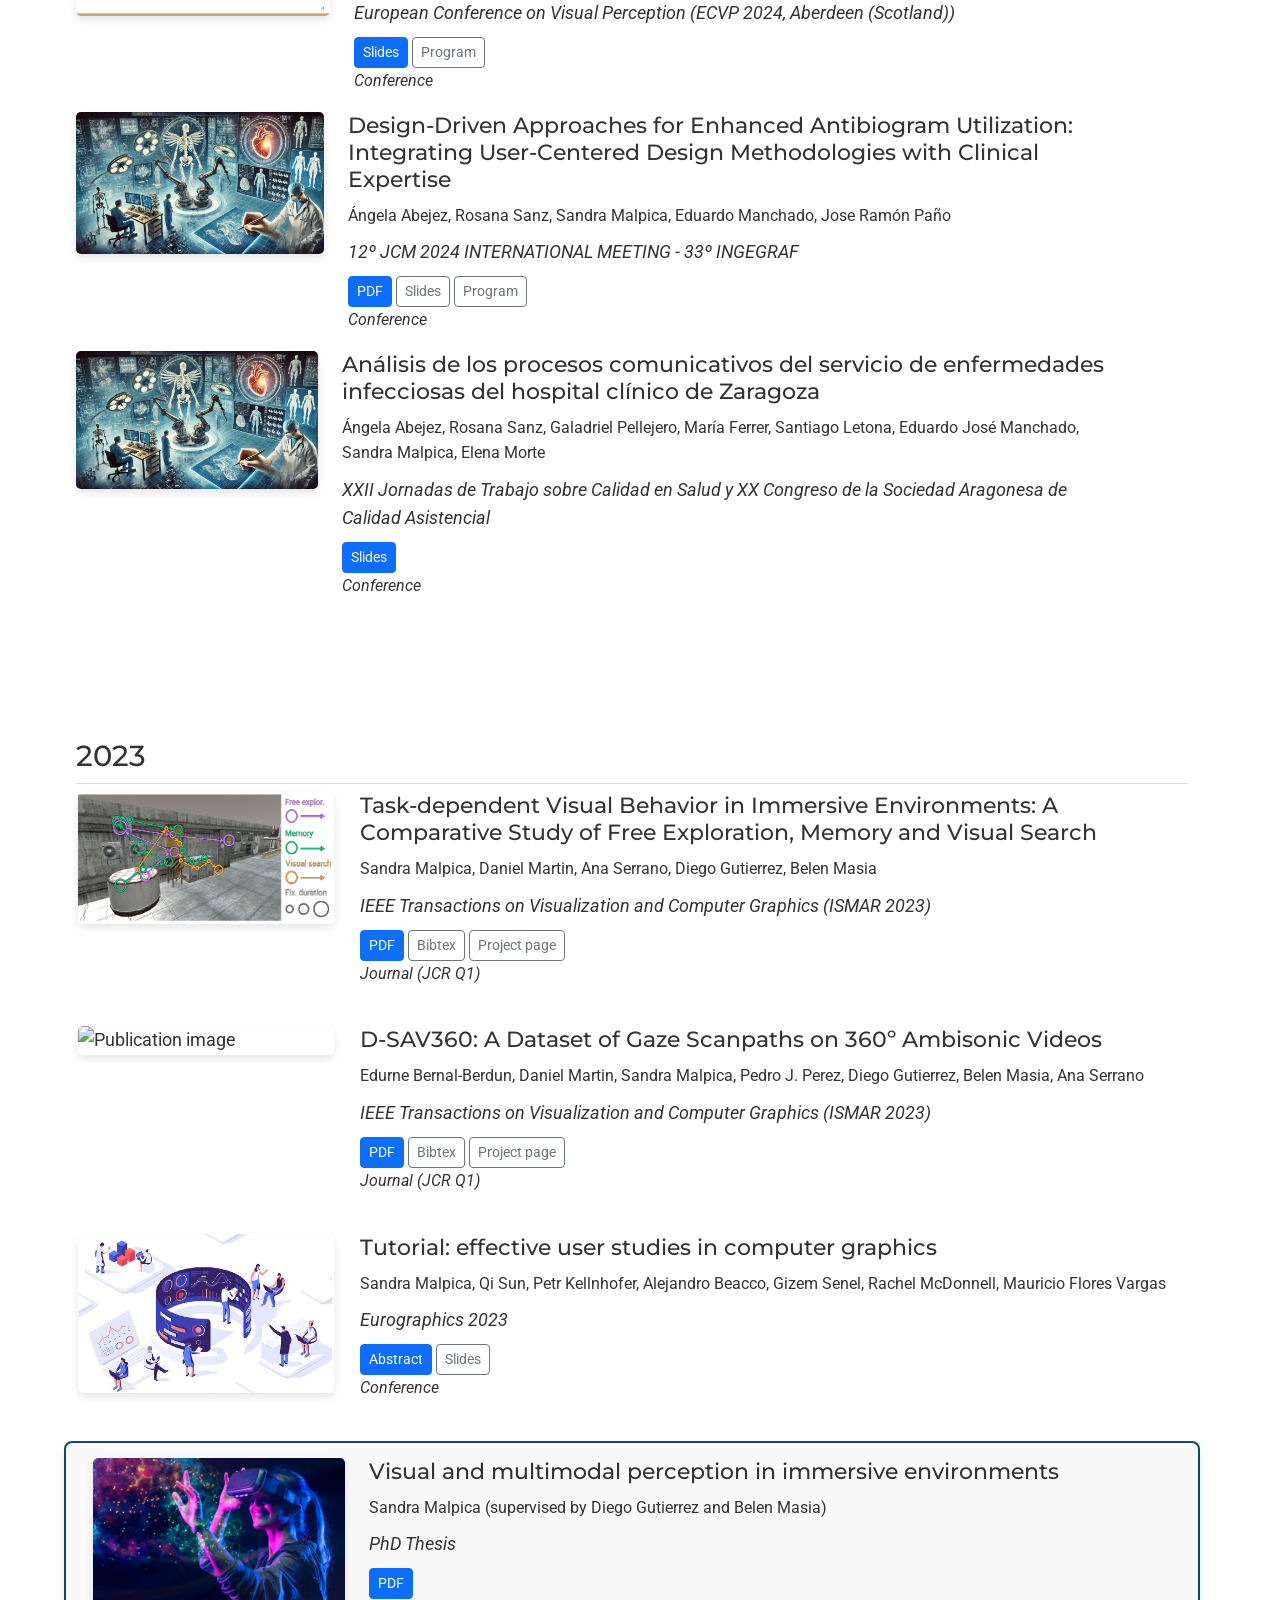
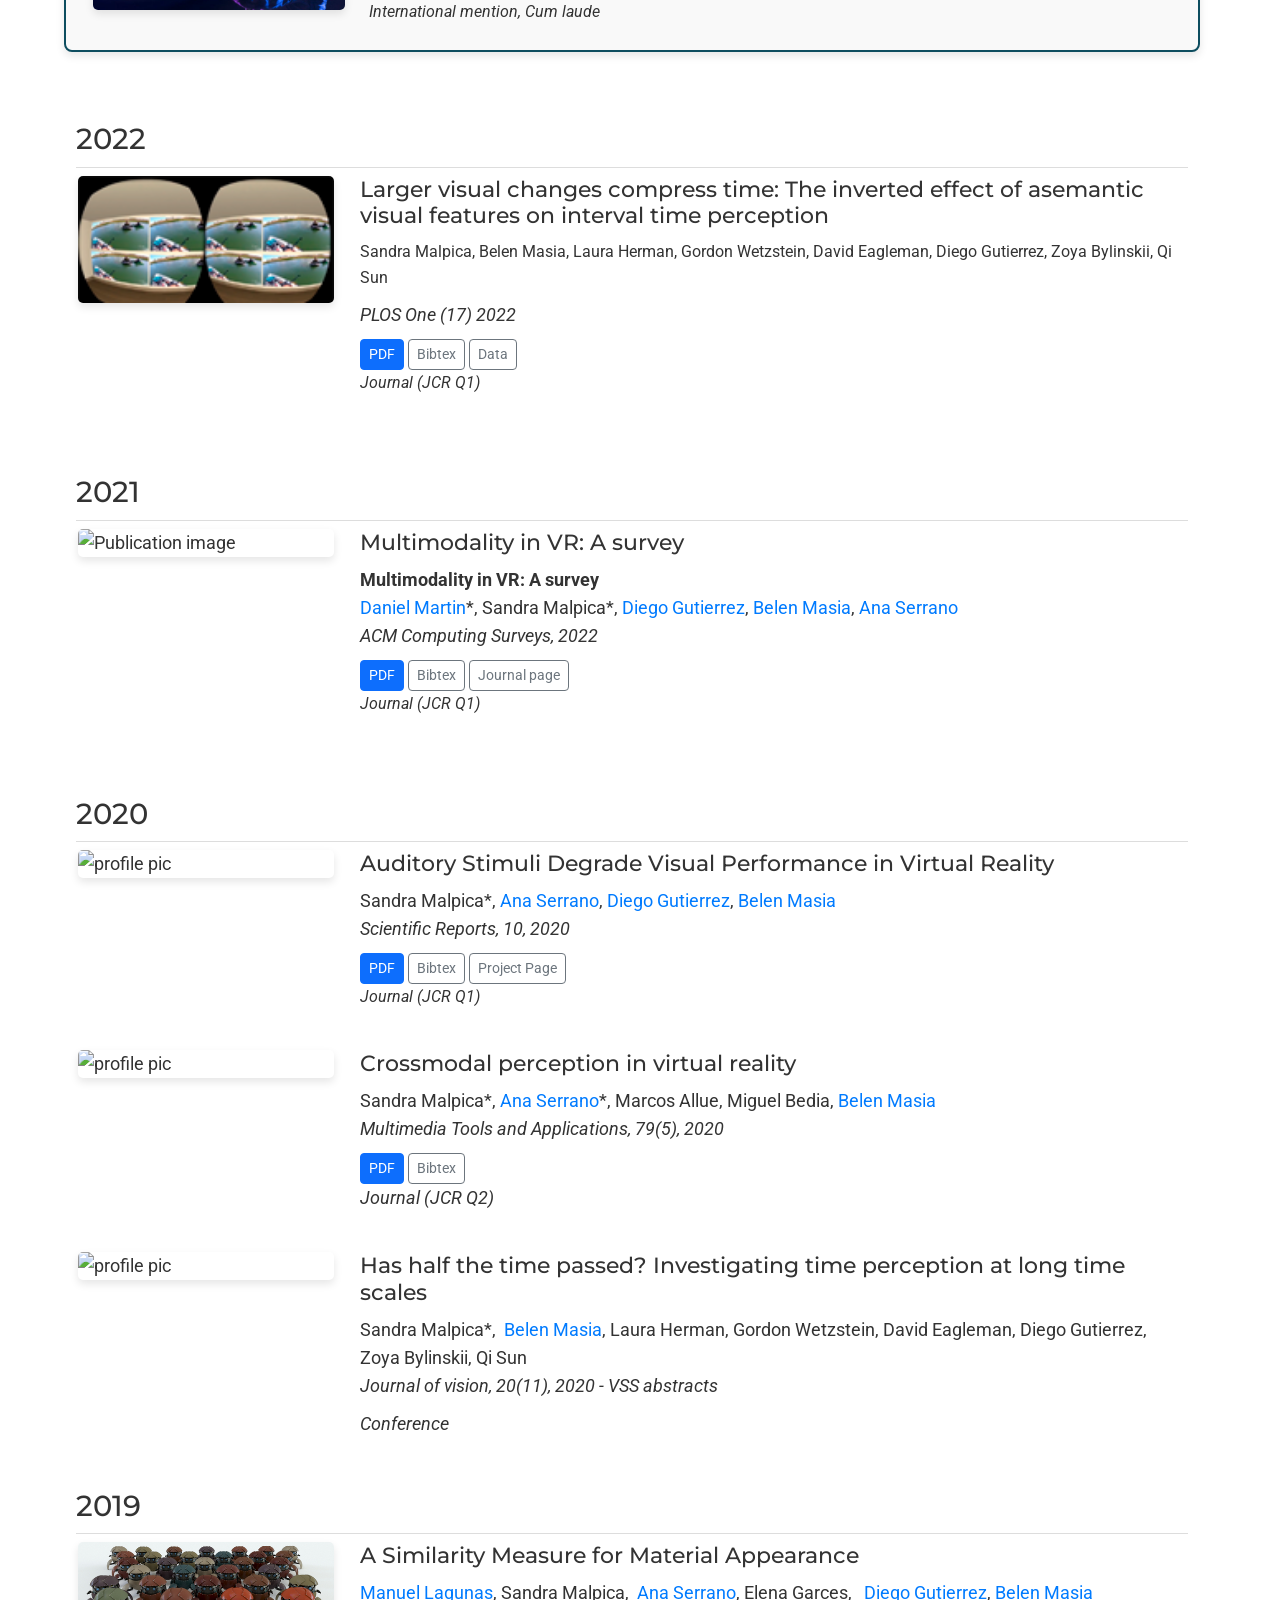
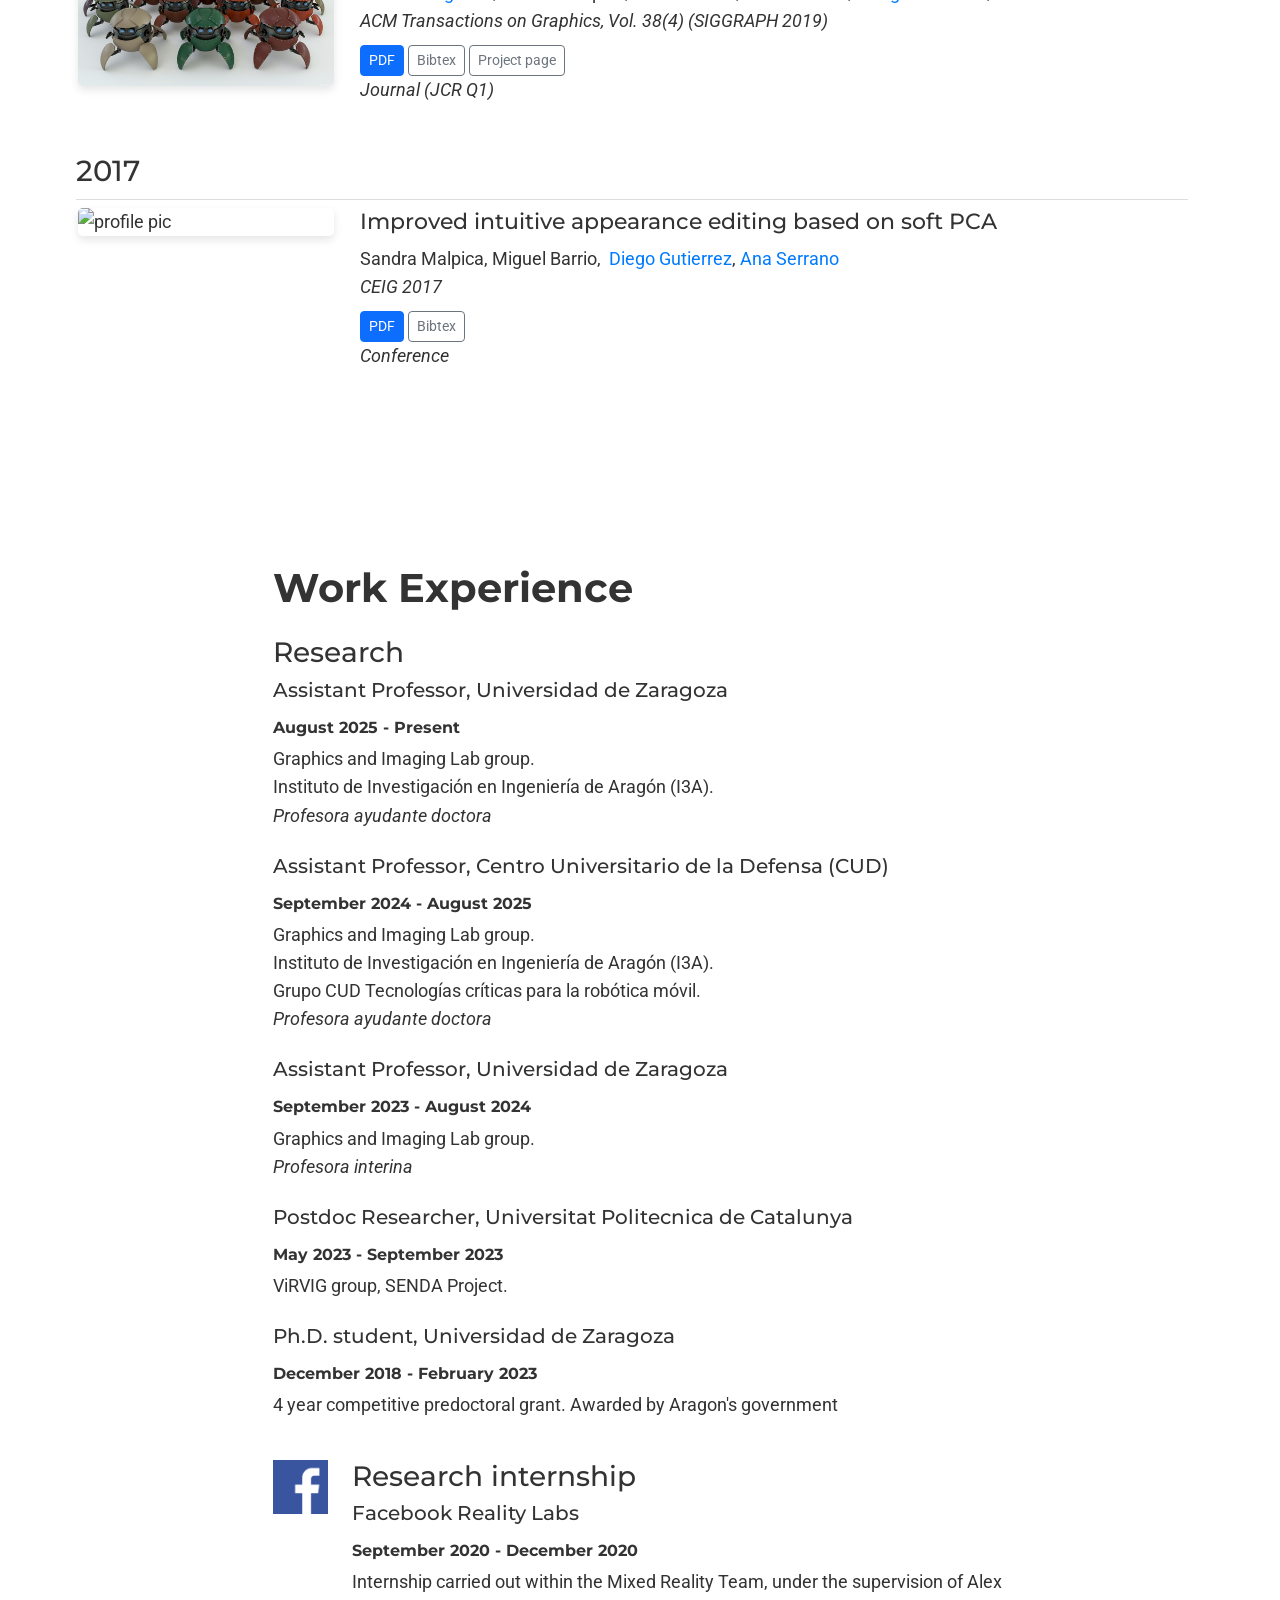
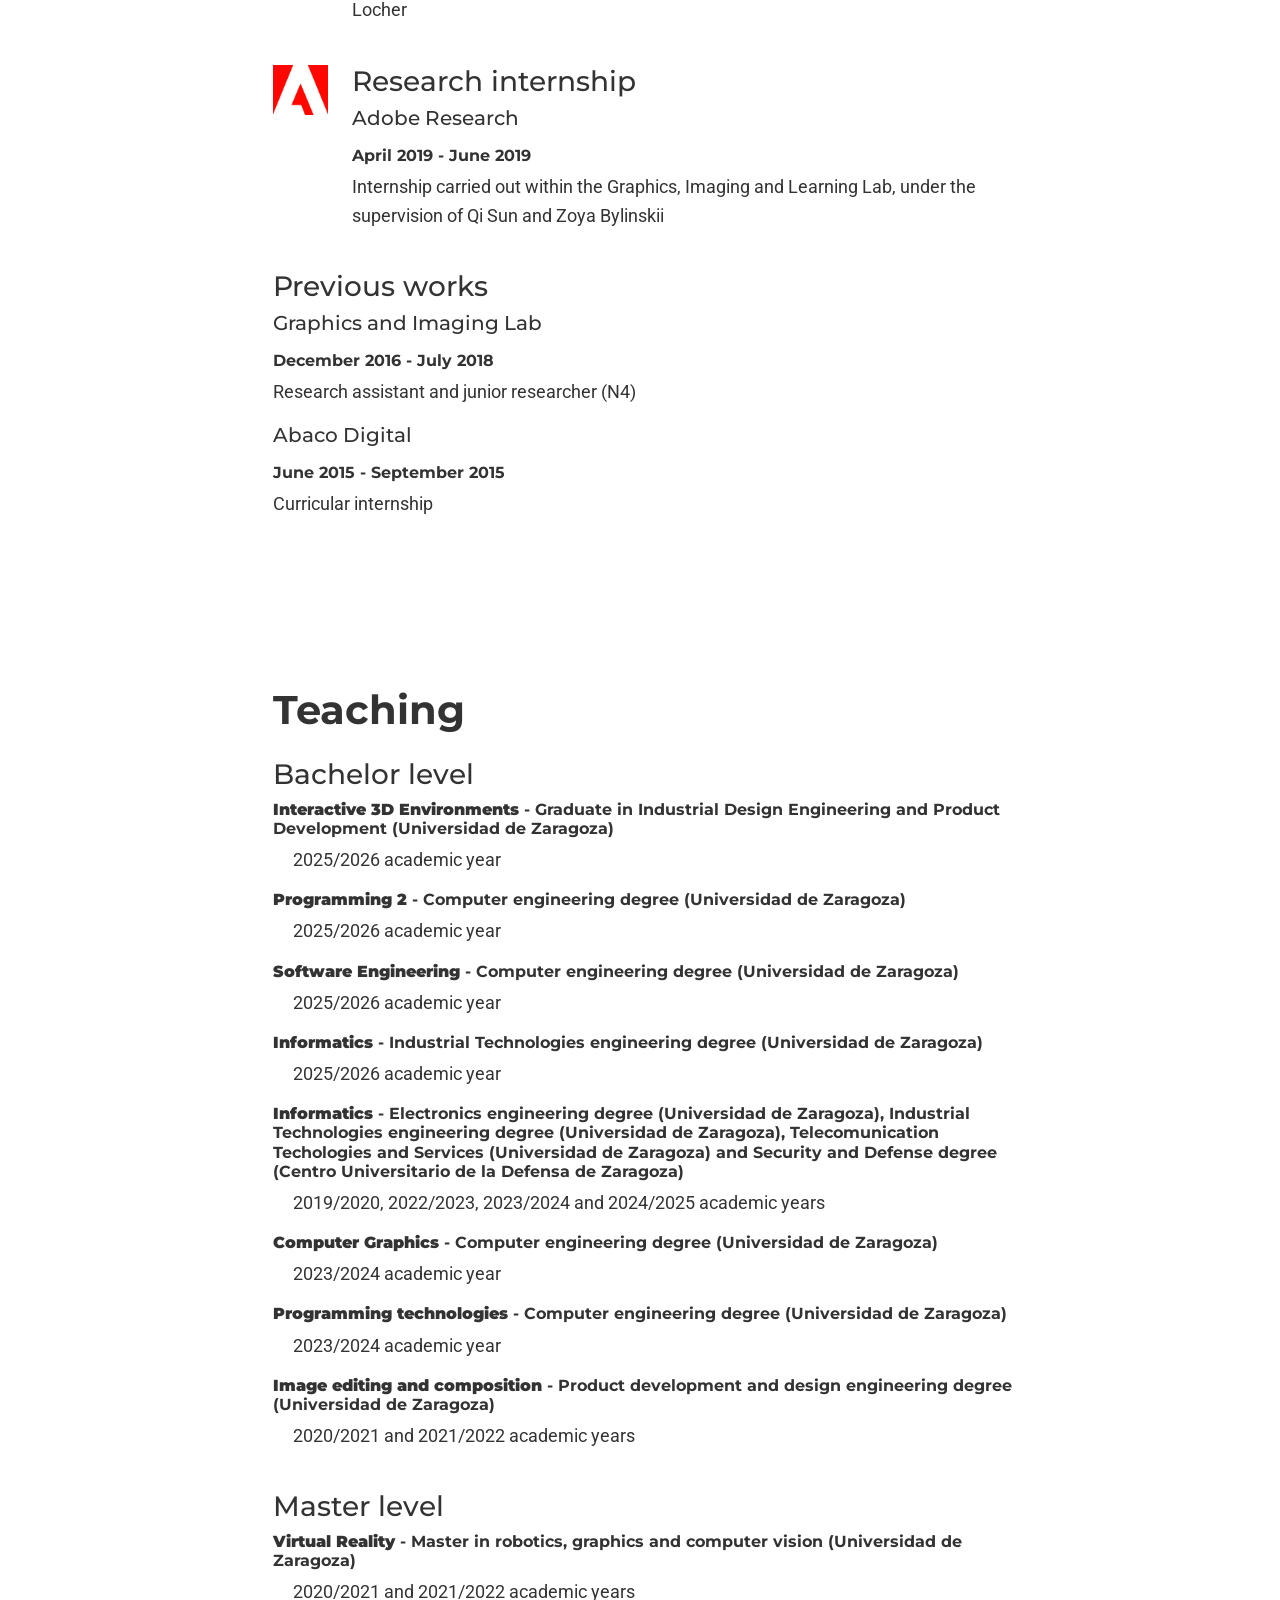
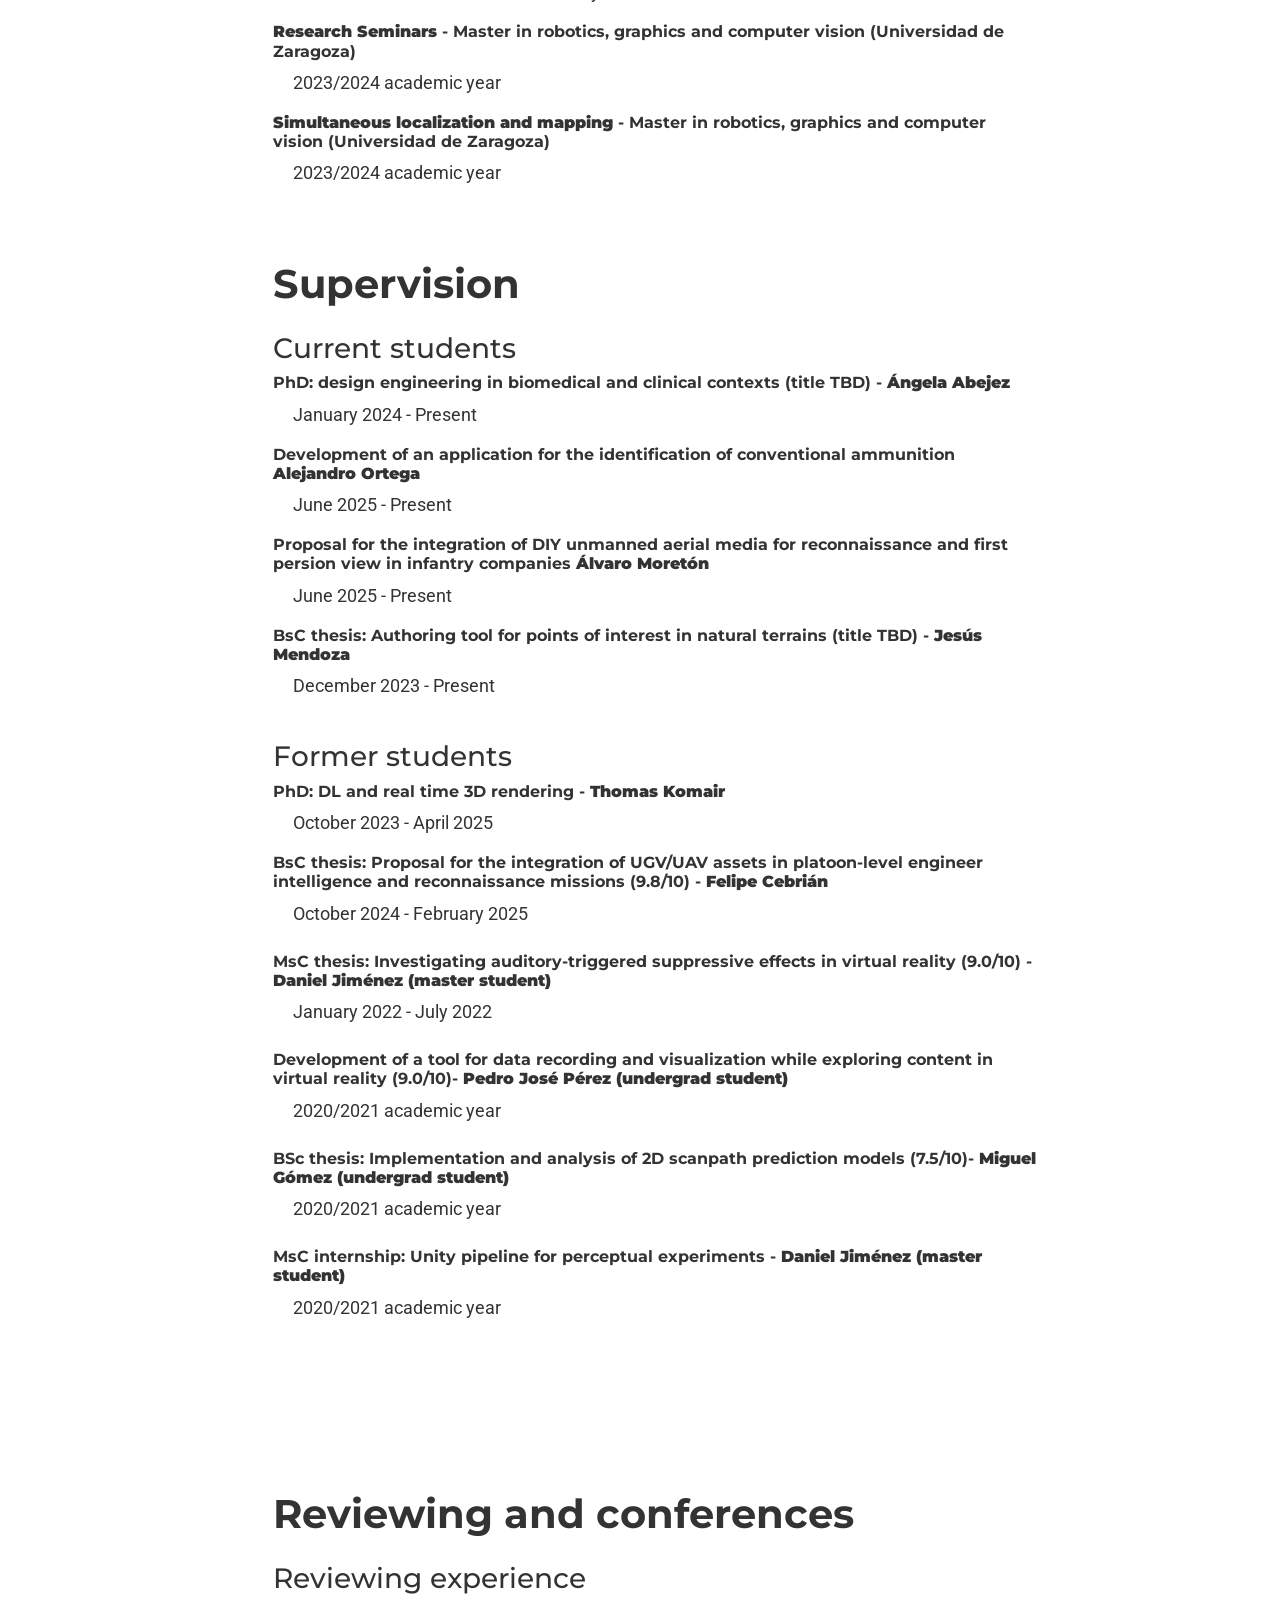
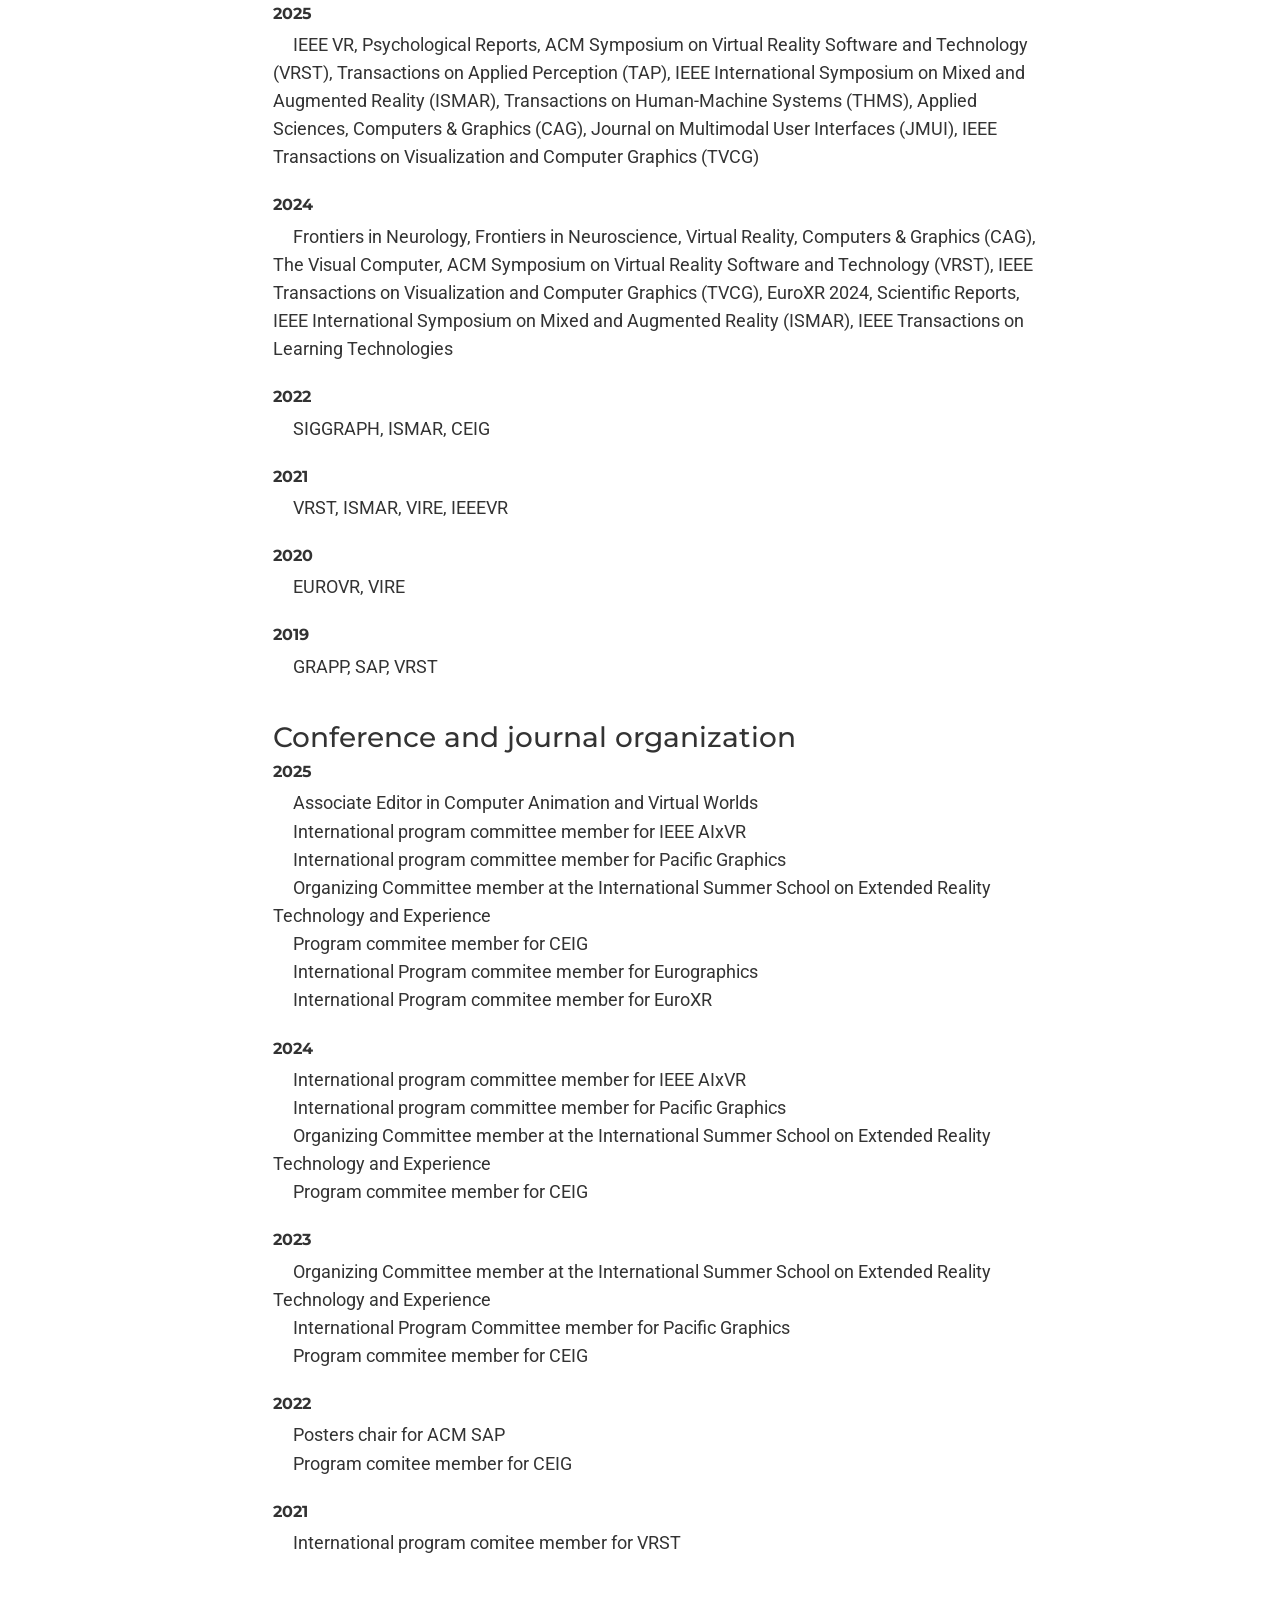
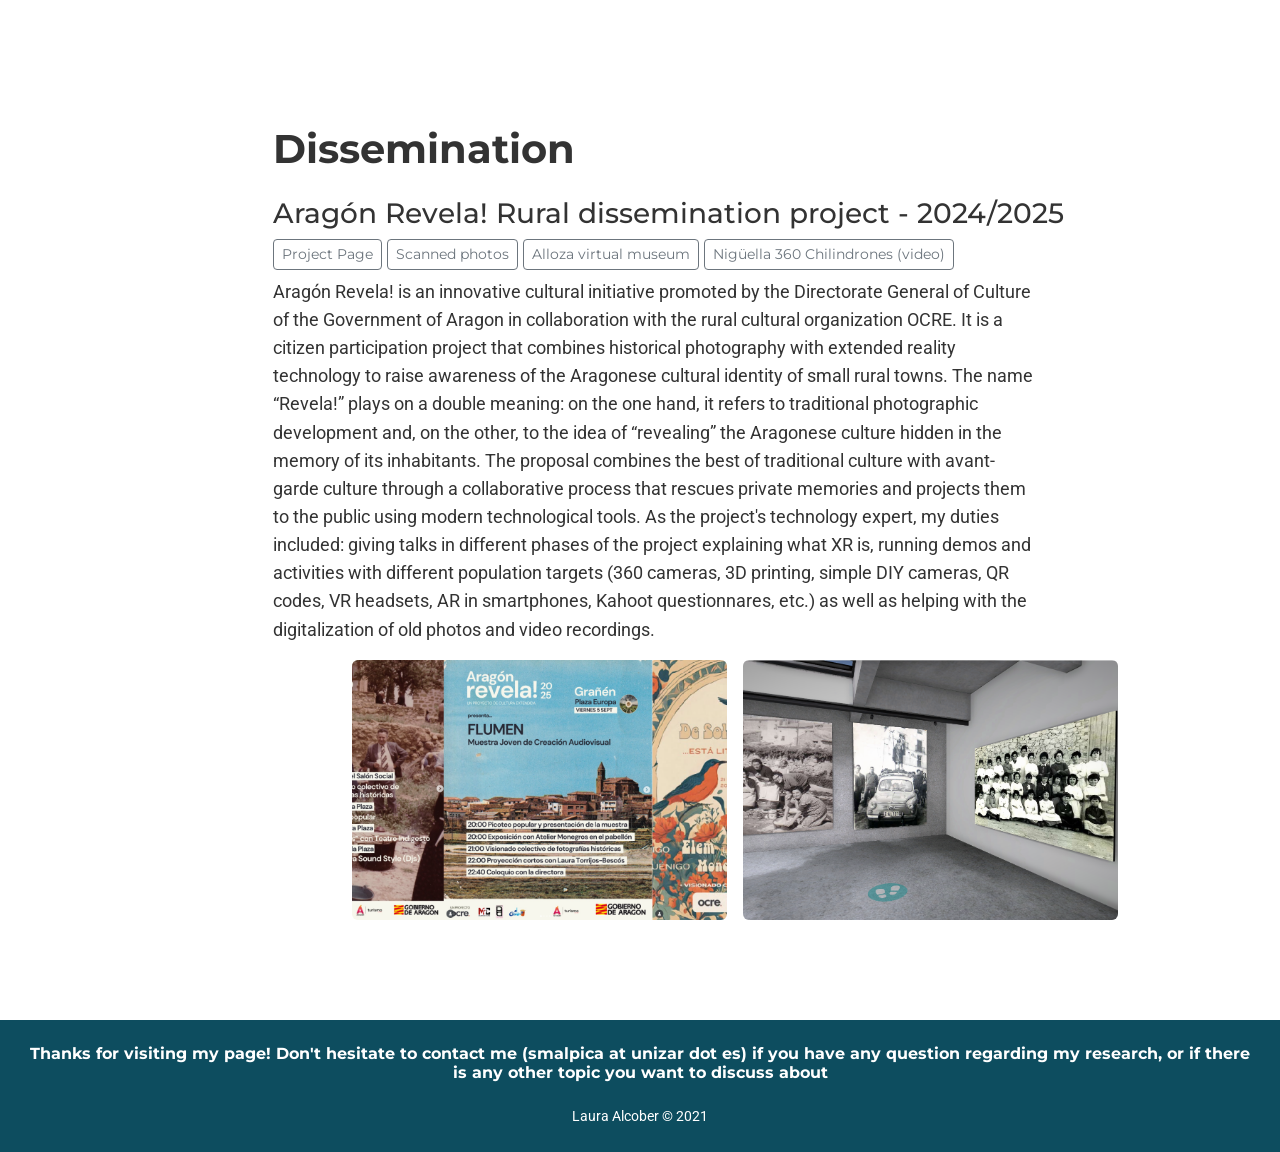
==== commit d83e7549: "Added editor role" ====
--- a/index.html
+++ b/index.html
@@ -895,12 +895,13 @@
             </div>
         </div>
 		<div class="mt-4">
-            <h3>Conference organization</h3>
+            <h3>Conference and journal organization</h3>
 				<div class="row mt-2">
 					<div class="col-sm-6 col-lg-10">
 
 						<h6>2025</h6>
 									<p>
+											&nbsp;&nbsp;&nbsp;&nbsp;  Associate Editor in Computer Animation and Virtual Worlds <br>
 											&nbsp;&nbsp;&nbsp;&nbsp;  International program committee member for IEEE AIxVR <br>
 											&nbsp;&nbsp;&nbsp;&nbsp;  International program committee member for Pacific Graphics  <br>
 											&nbsp;&nbsp;&nbsp;&nbsp;  Organizing Committee member at the International Summer School on Extended Reality Technology and Experience <br>
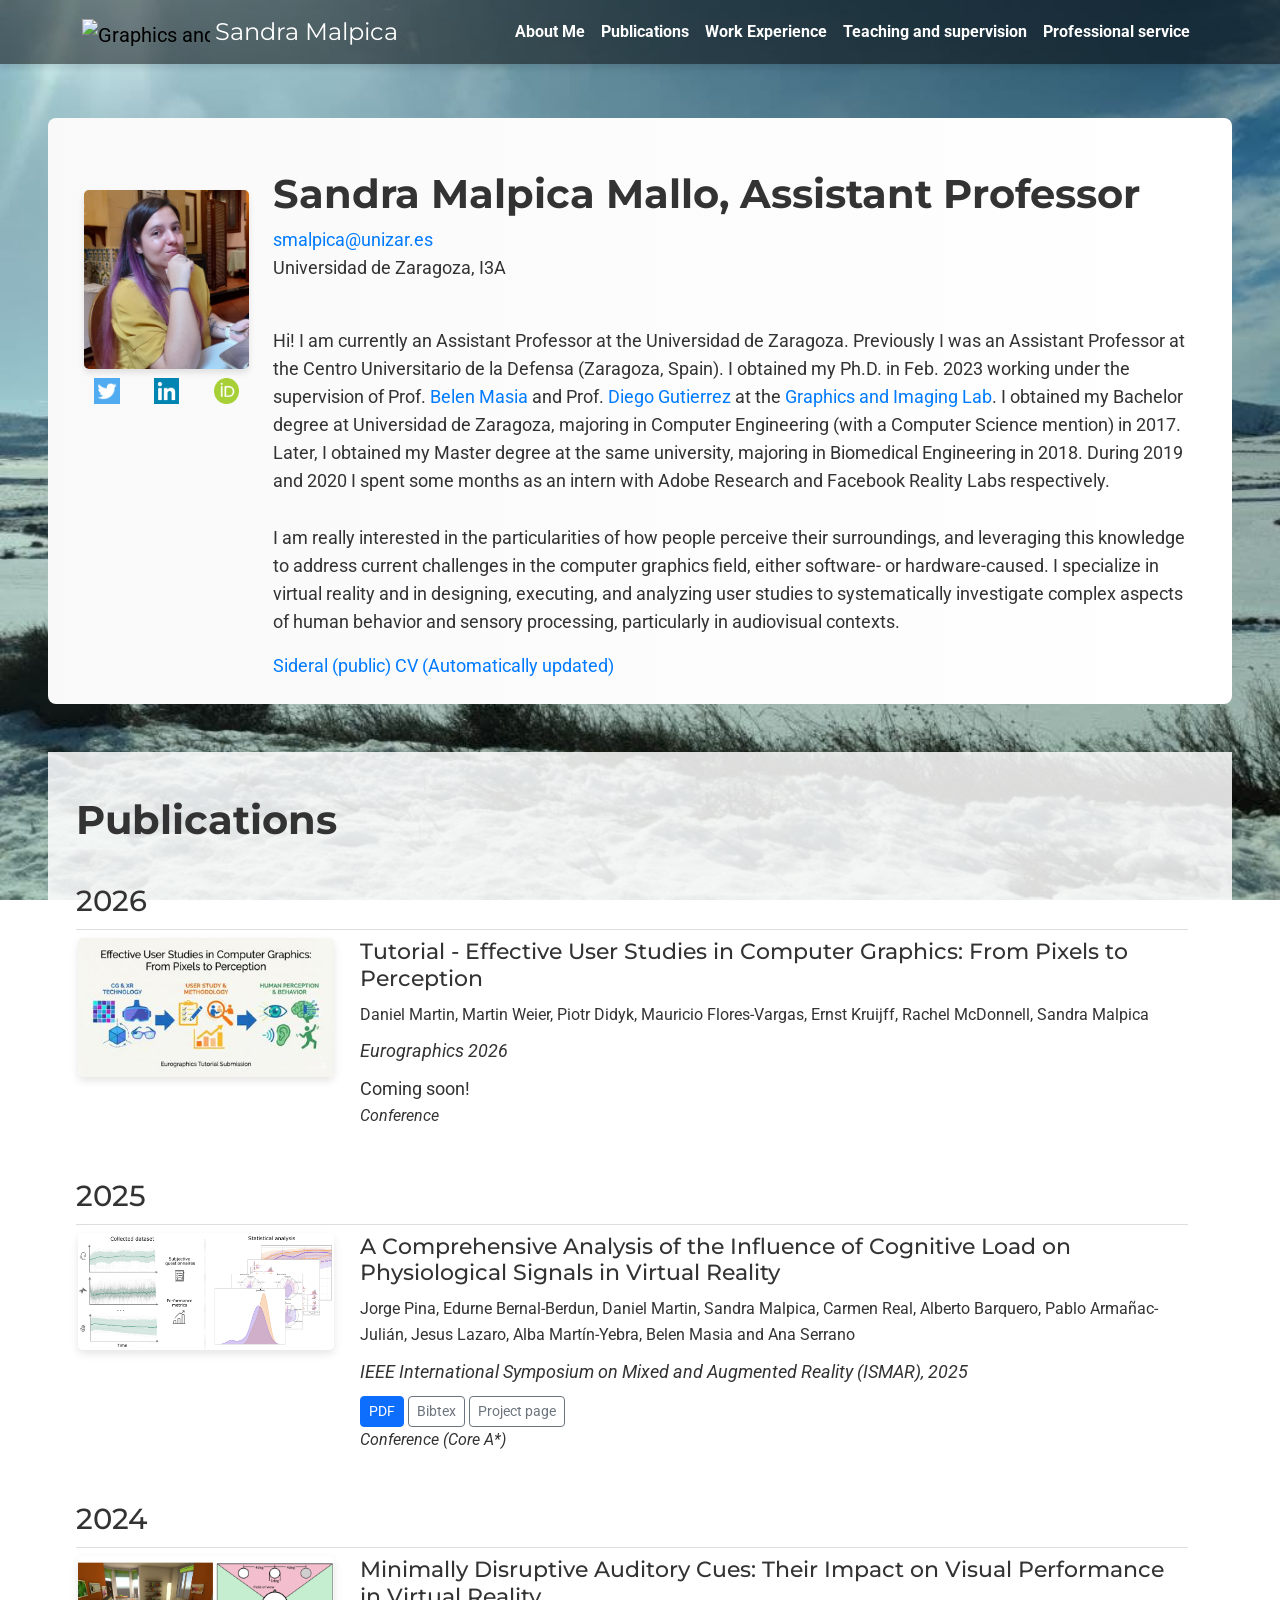
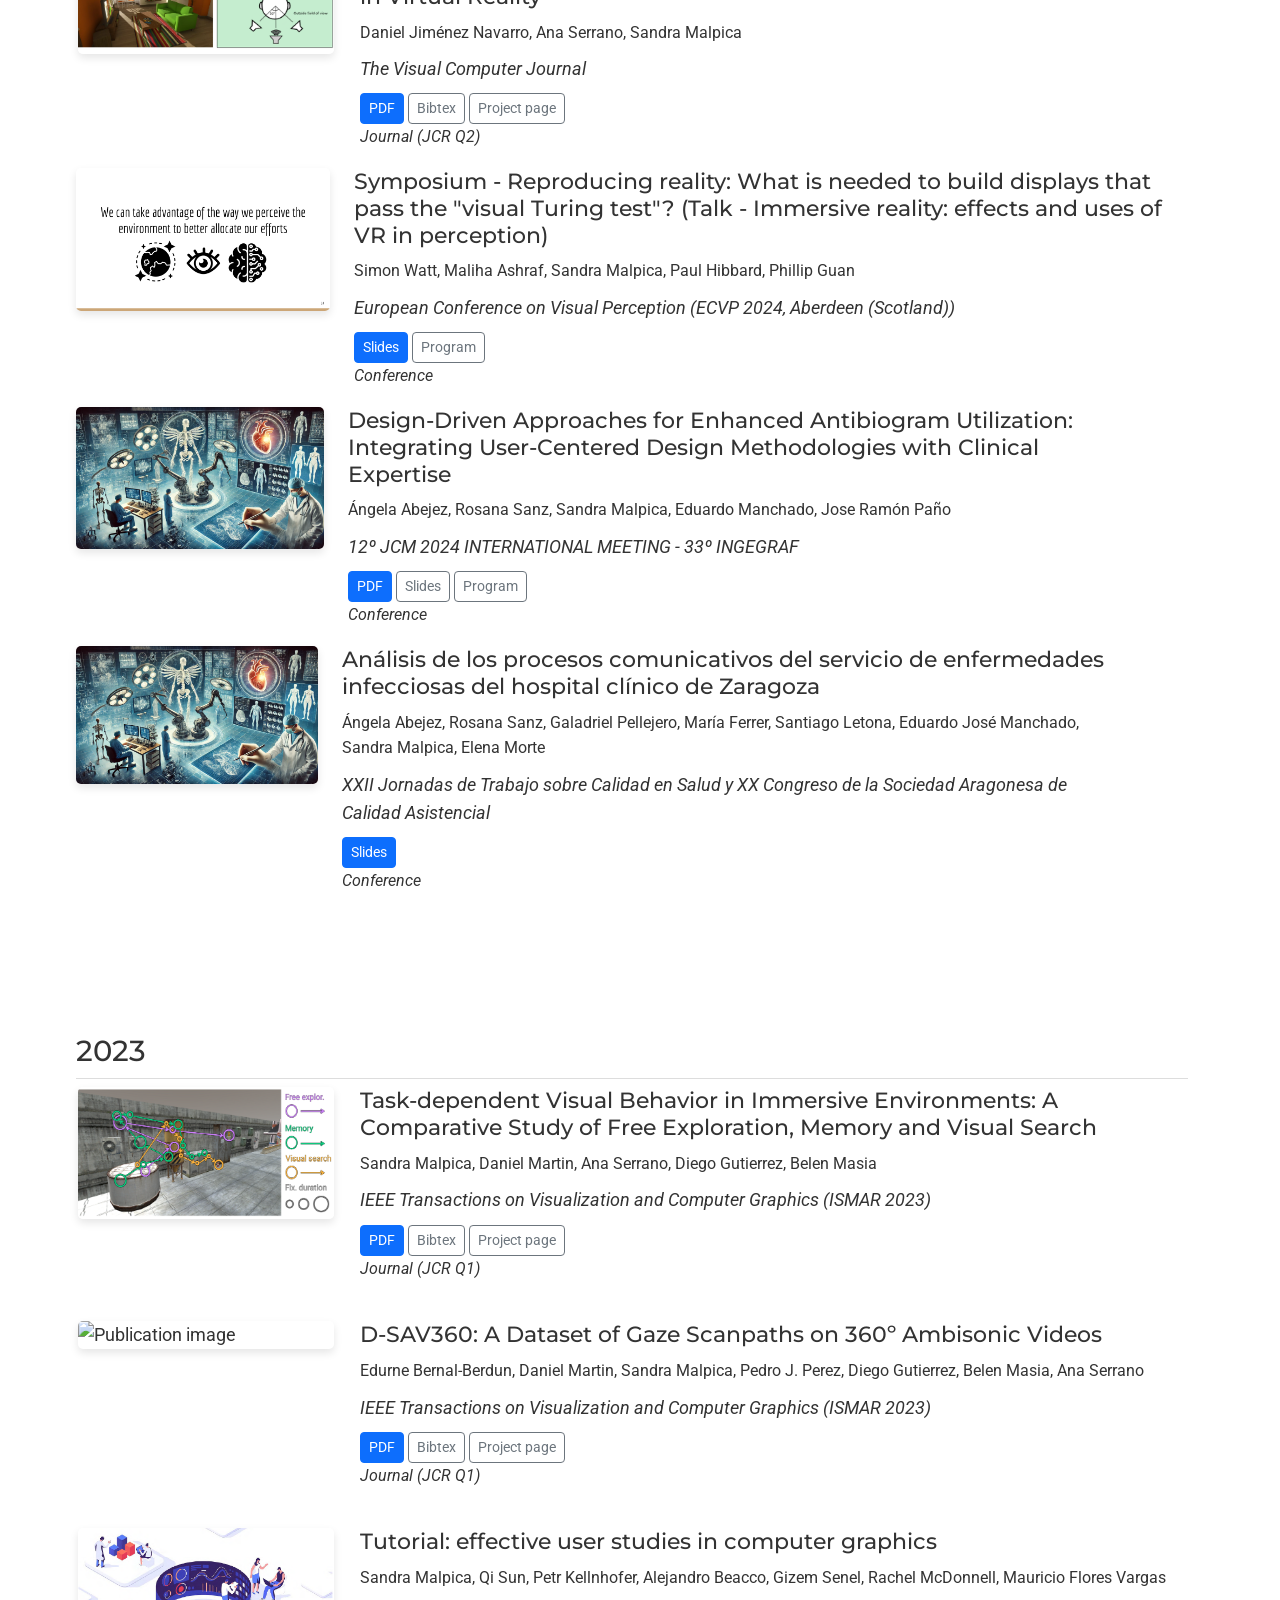
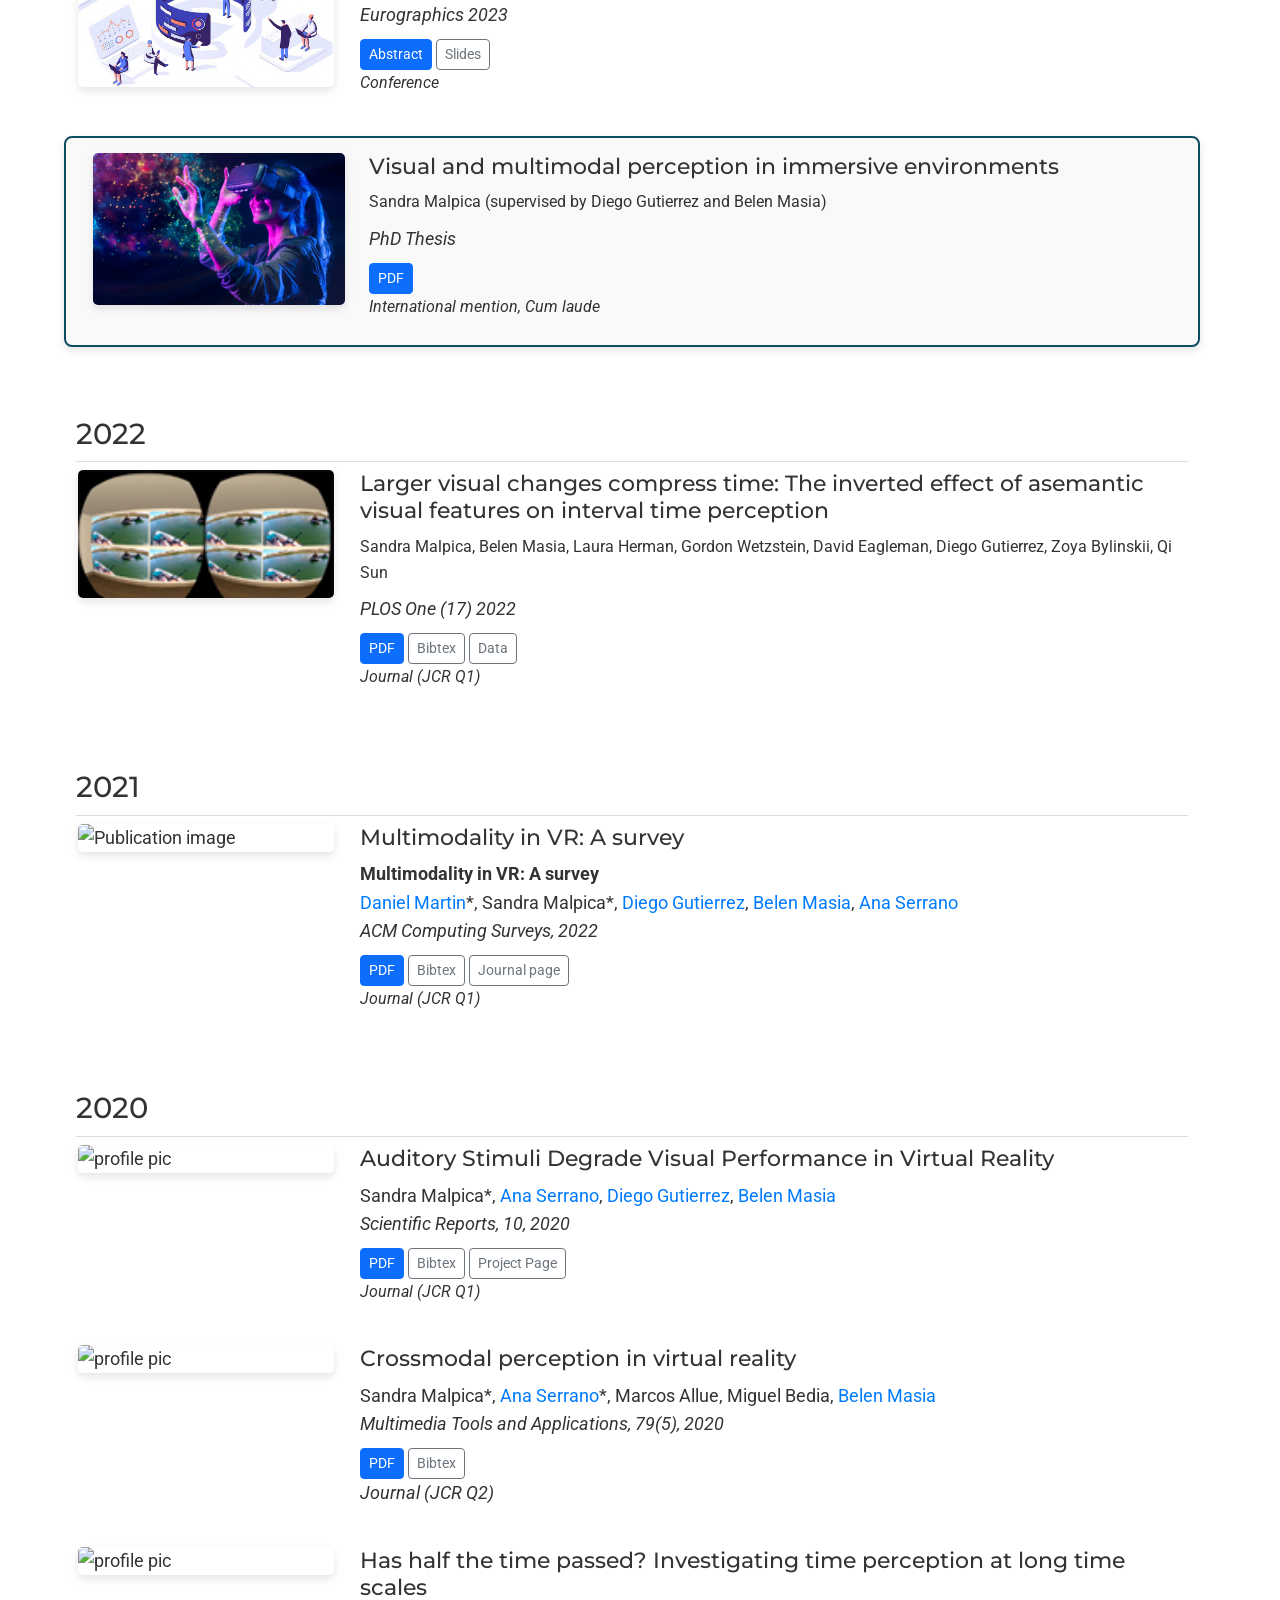
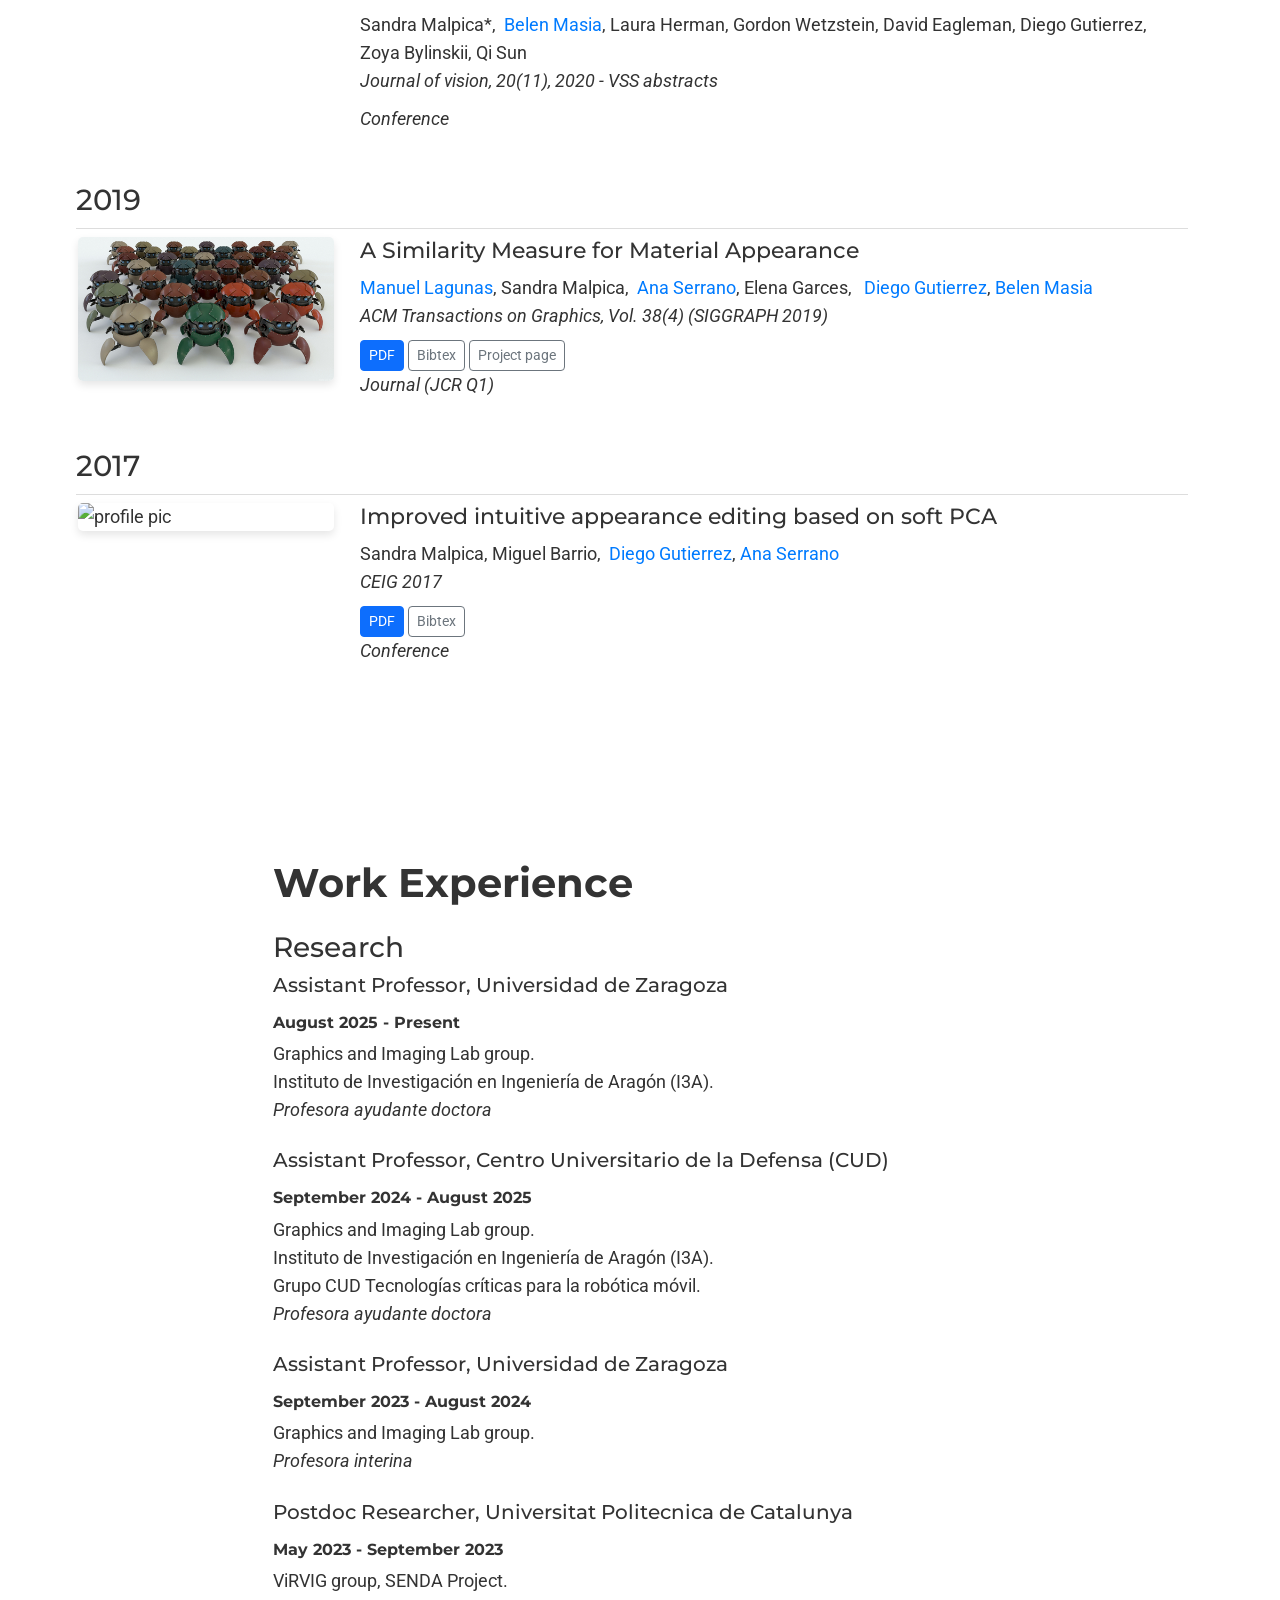
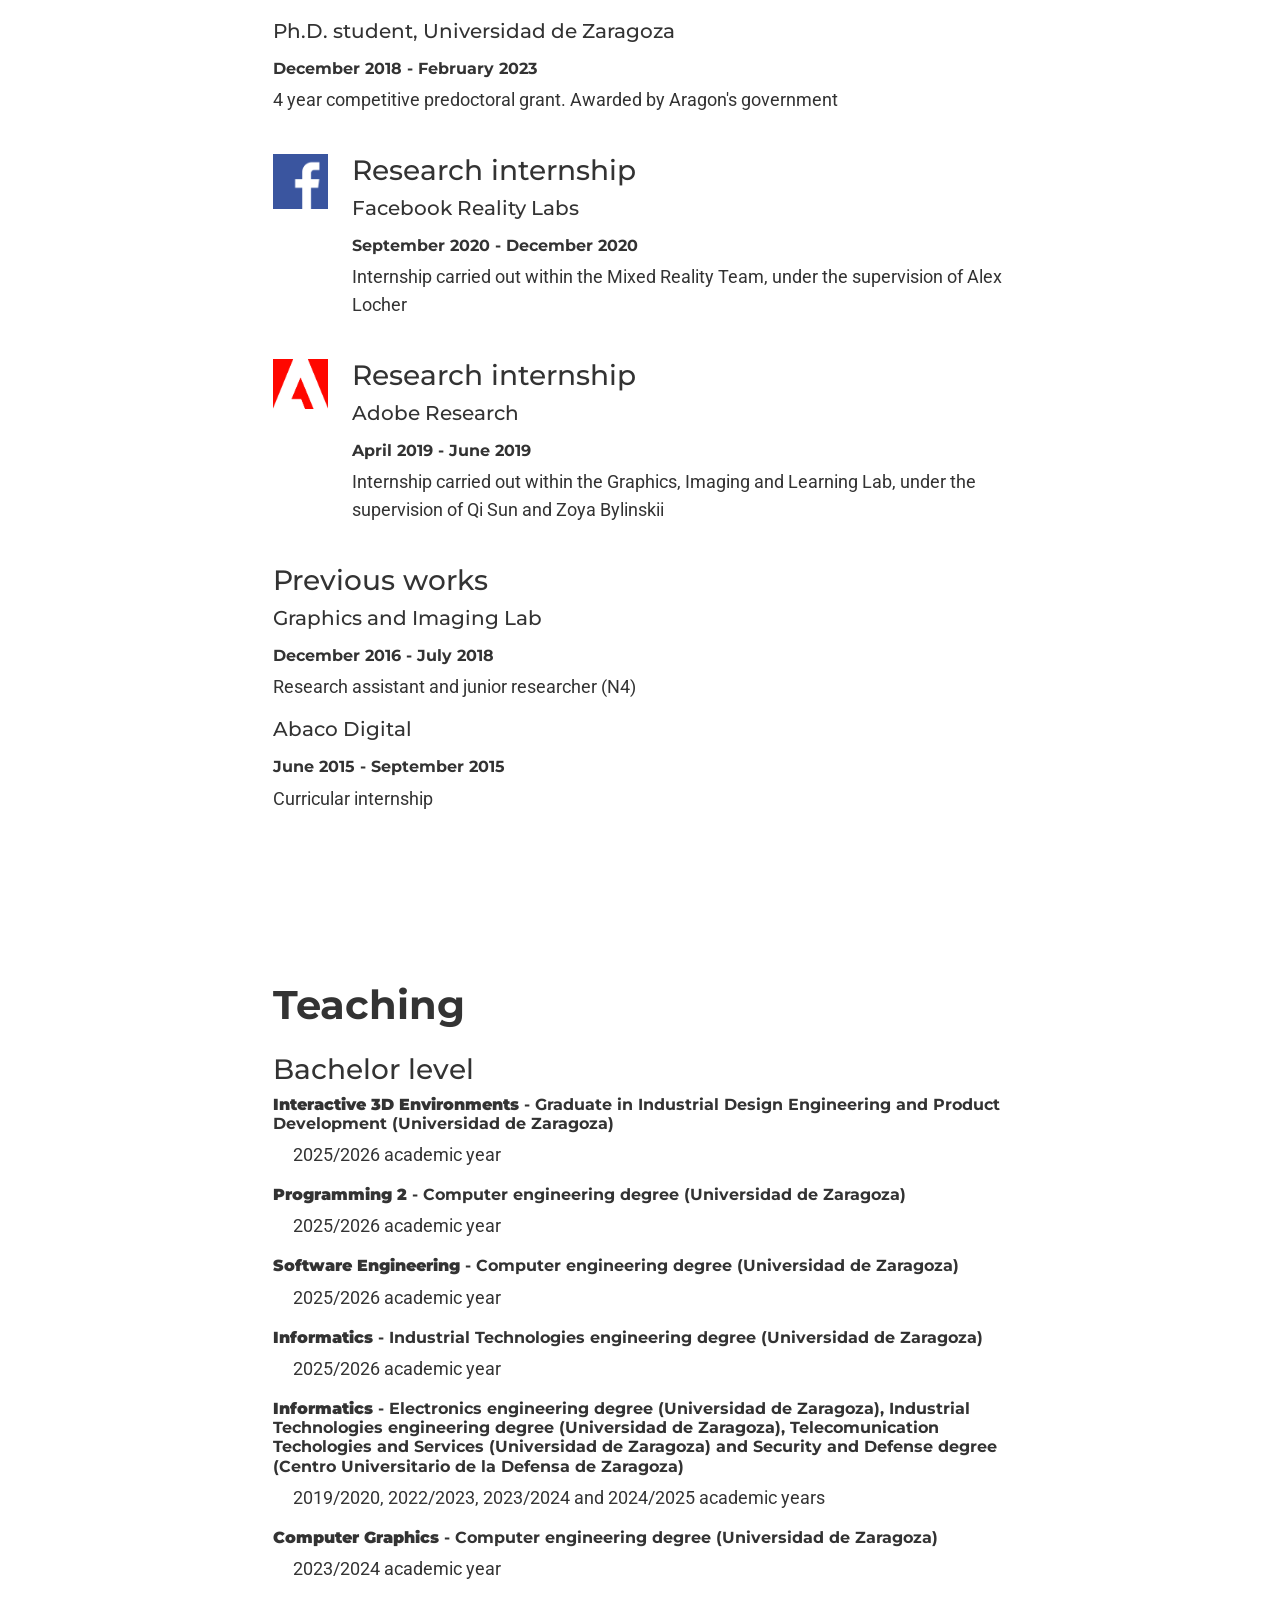
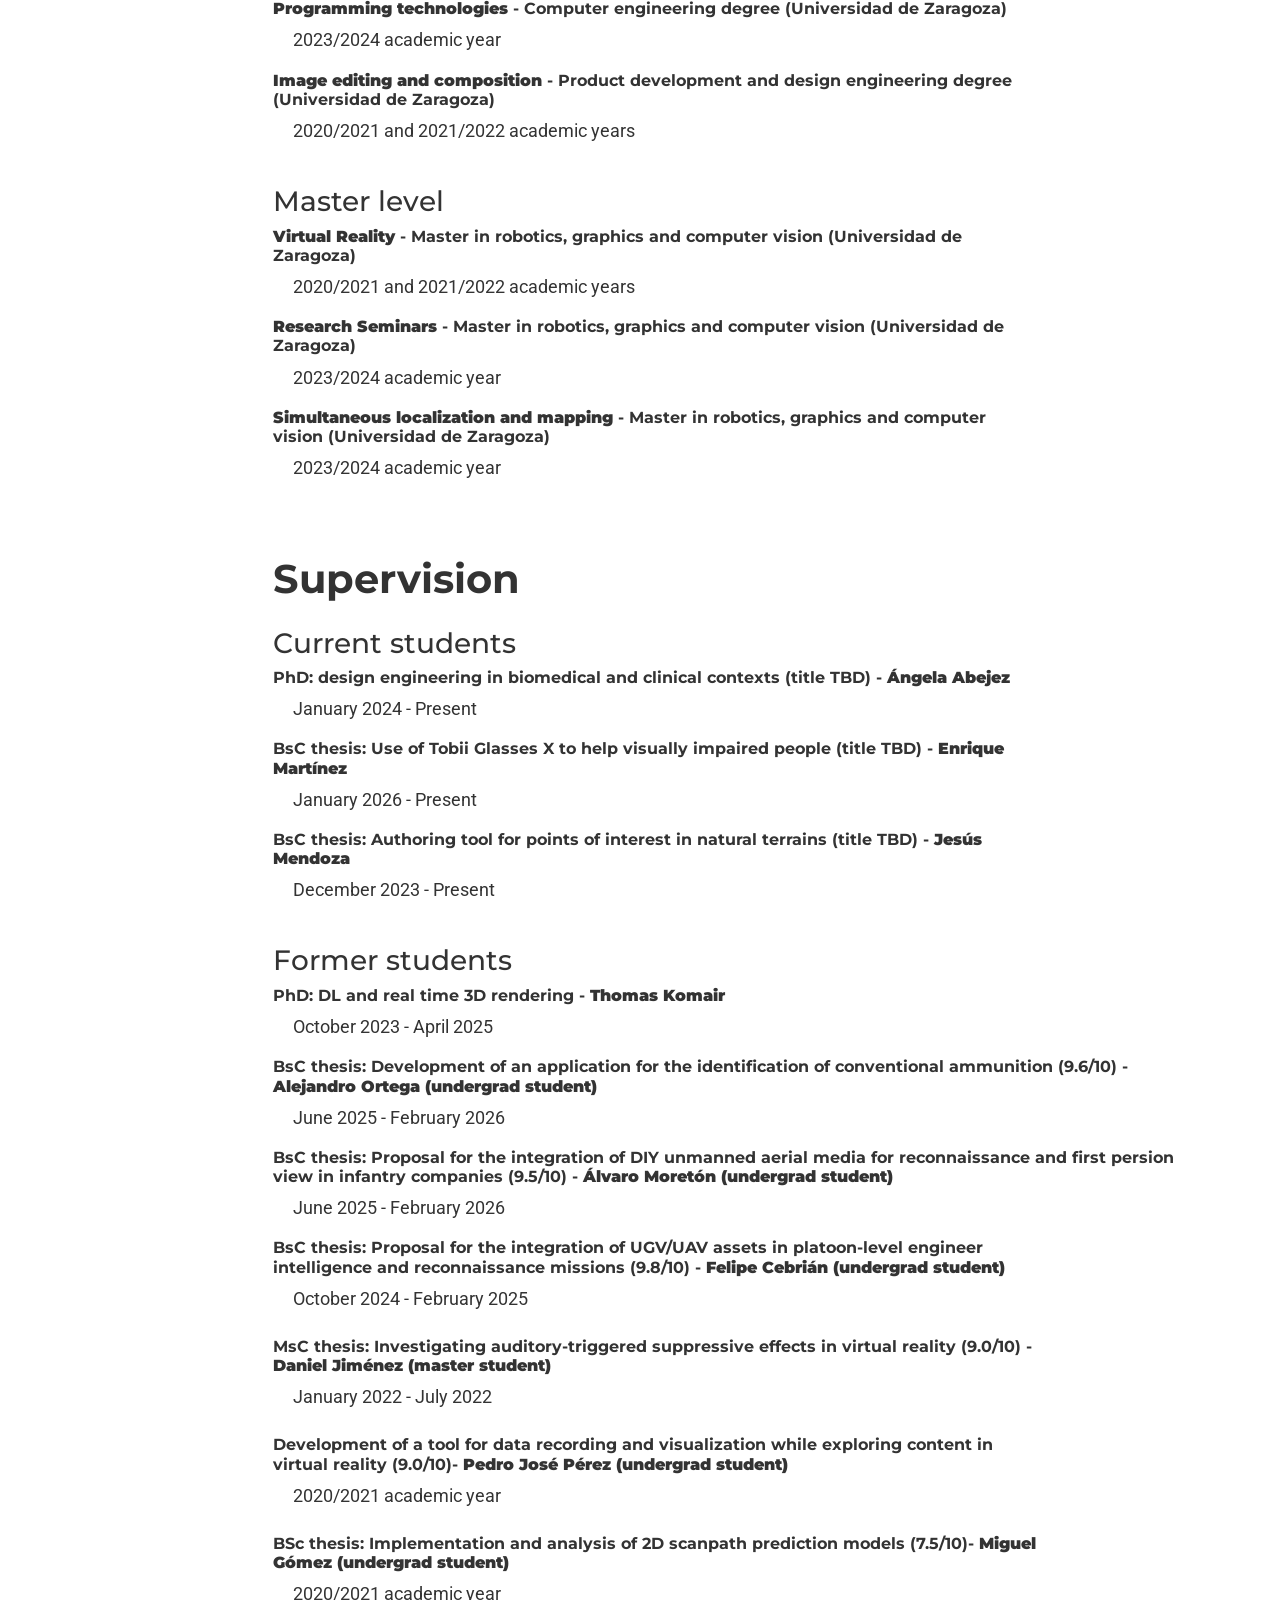
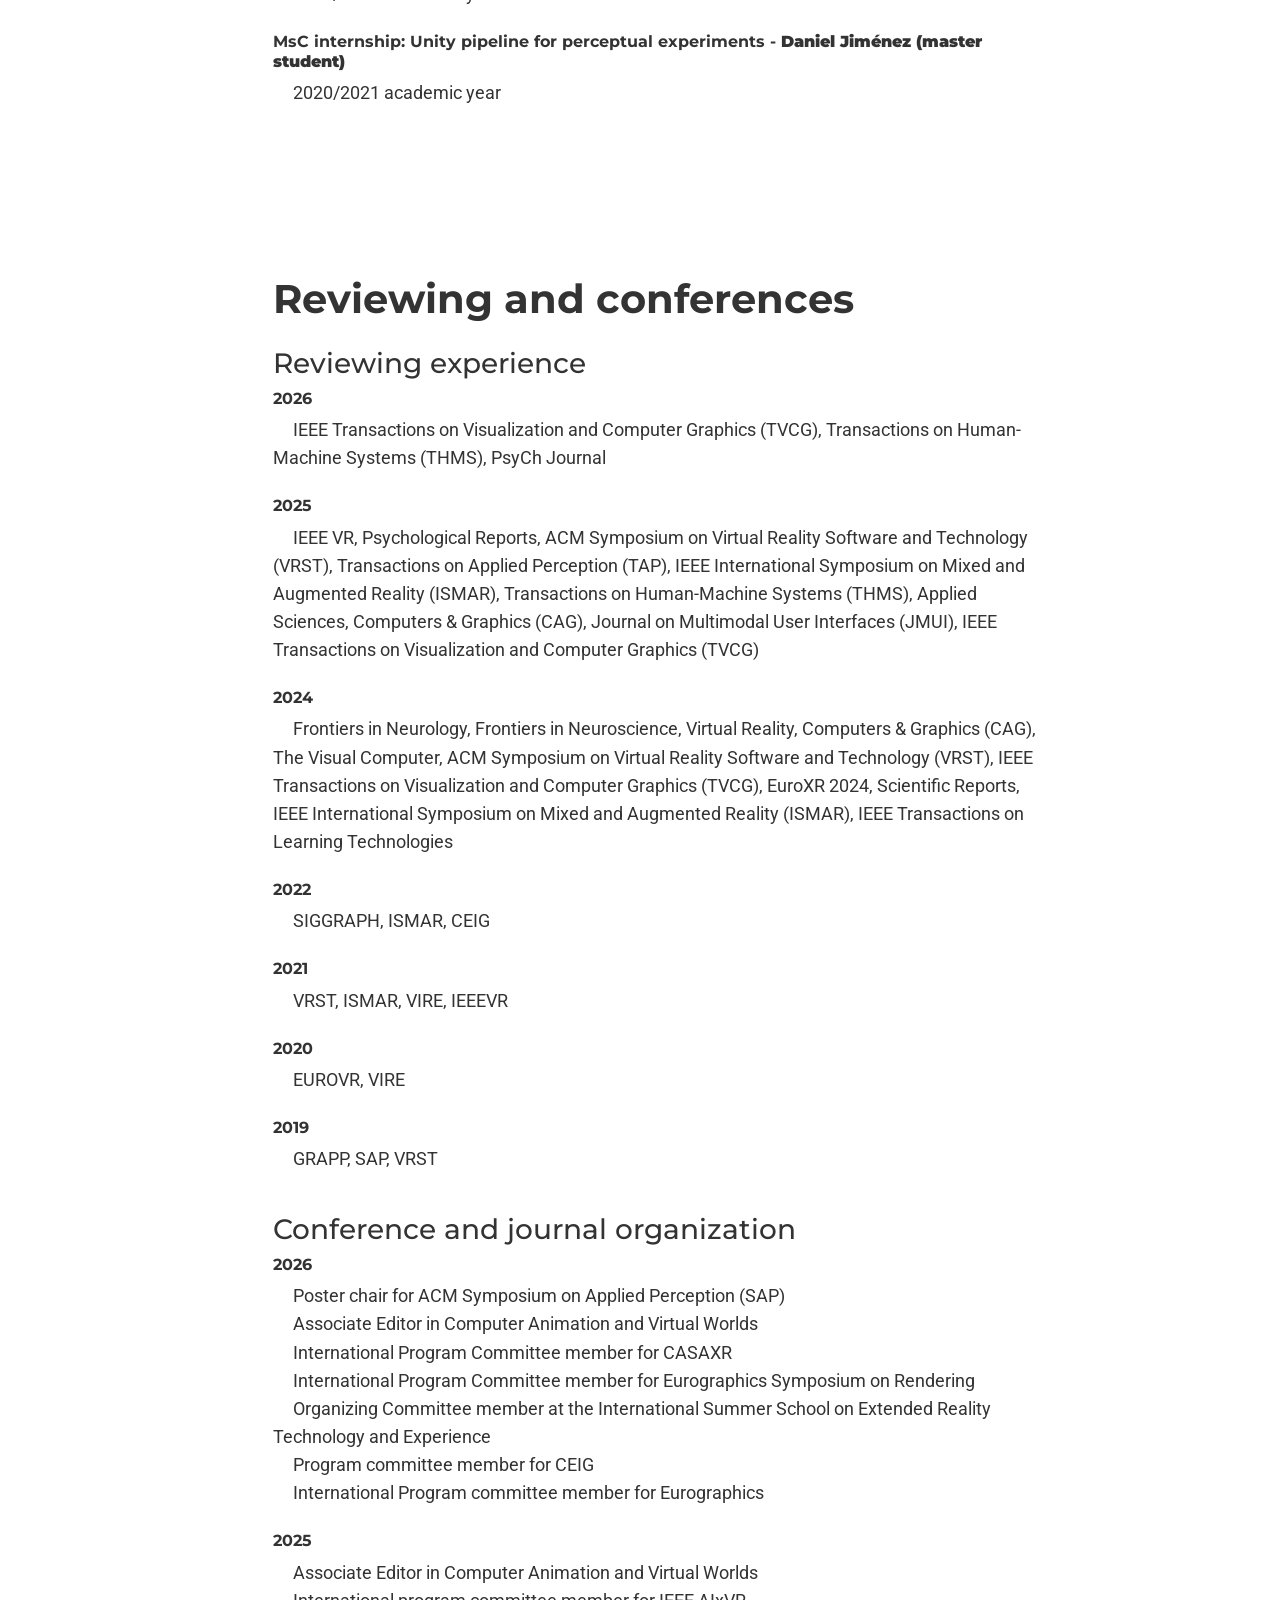
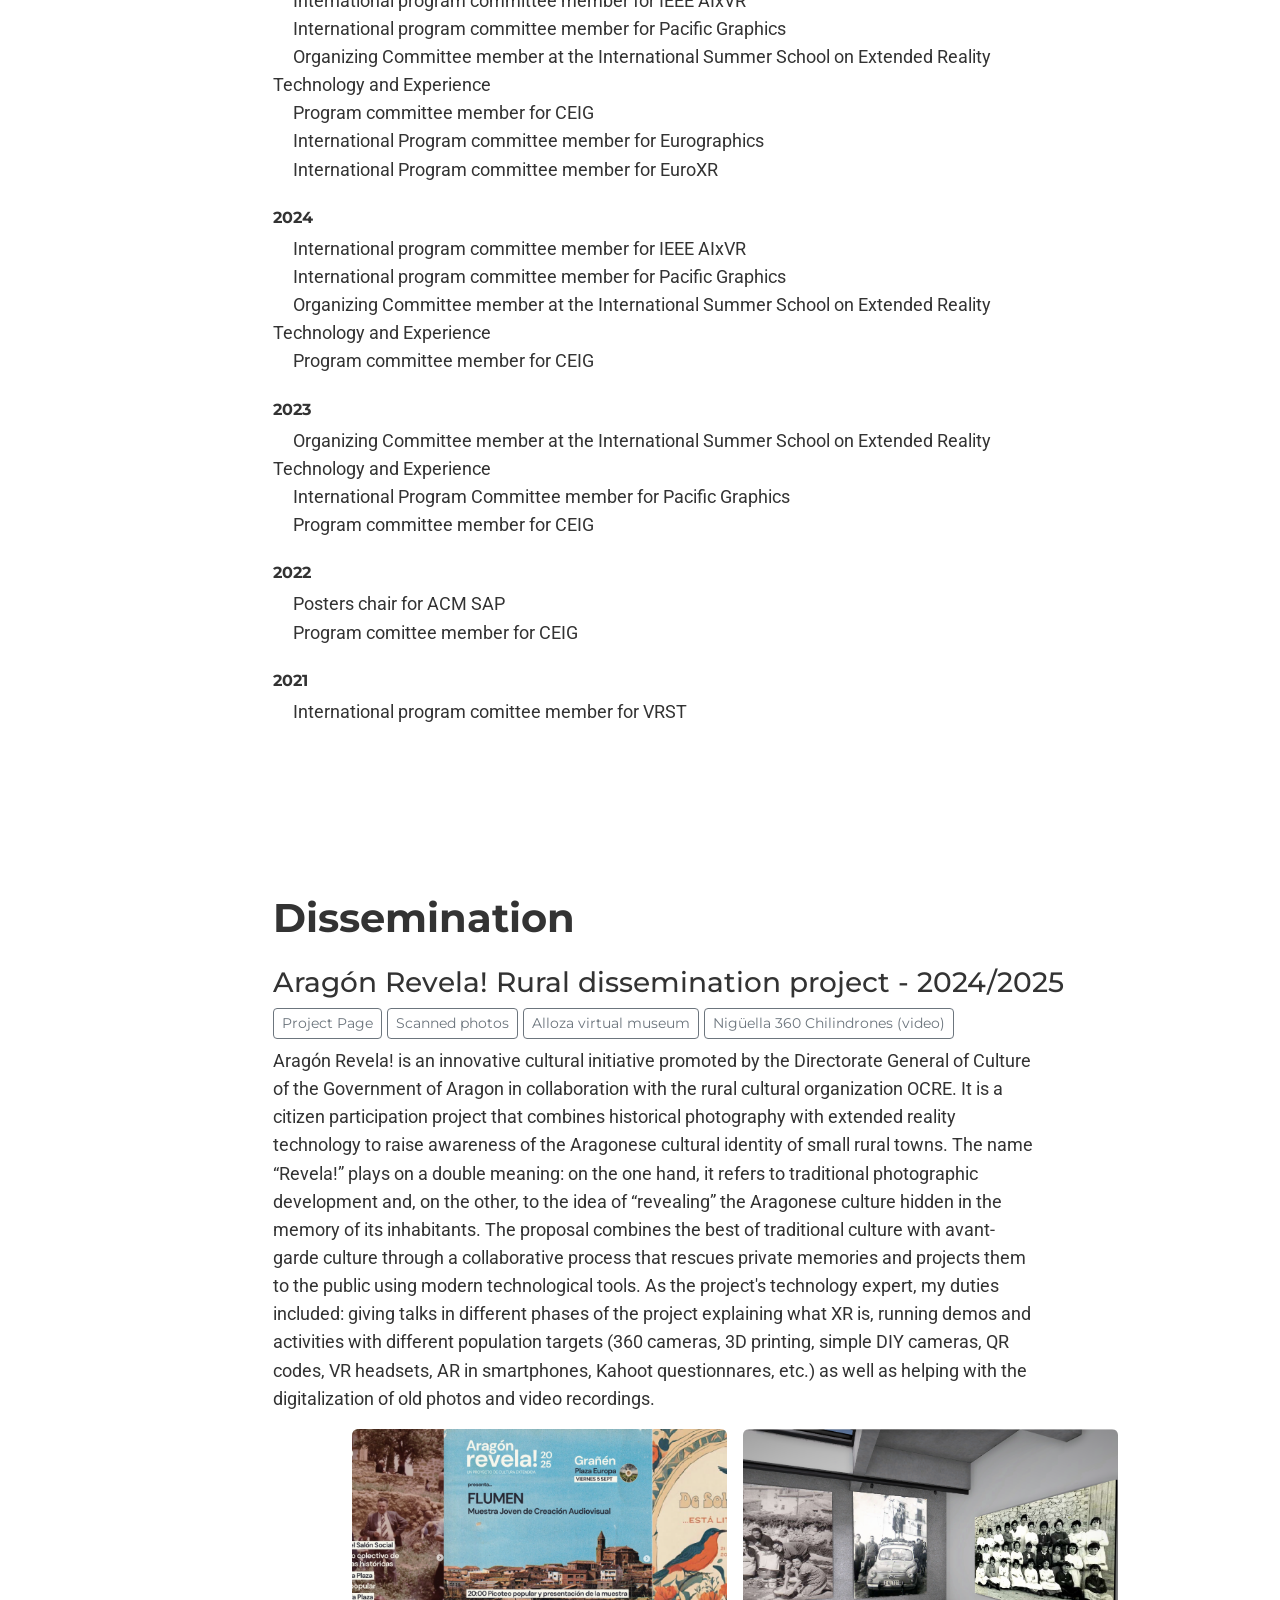
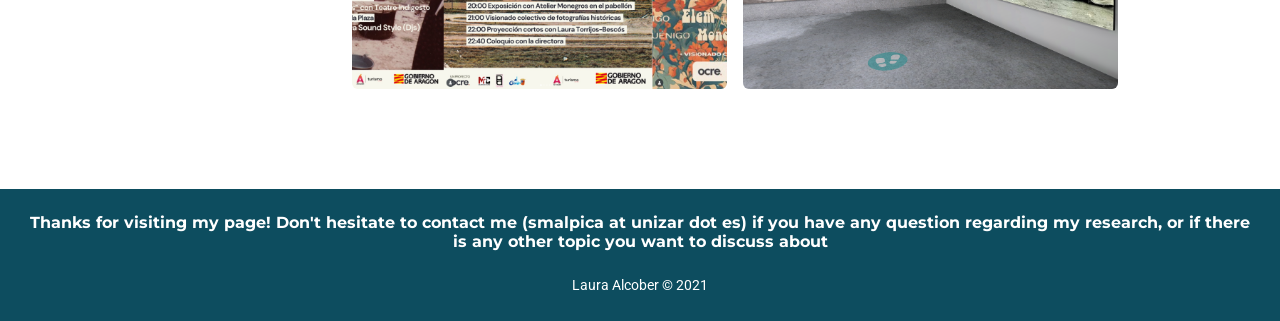
==== commit 1512efd0: "Removed CV, added tutorial, updated students and professional service" ====
--- a/index.html
+++ b/index.html
@@ -115,10 +115,34 @@
     <span class="mx-2 description-text">
         <h1>Publications</h1>
         
-		<!-- 2024 publications -->
+		<!-- 2026 publications -->
+		<div class="publications-year">
+			<h2>2026</h2>
+			
+			<div class="row mt-2">
+				<!-- Image in the same column as the profile picture -->
+				<div class="col-sm-6 col-lg-3">
+					<img alt="Publication image" class="img-publication" src="img/tut2026.png">
+				</div>
+				<!-- Text in the adjacent column -->
+				<div class="col-sm-6 col-lg-9">
+					<h3>Tutorial - Effective User Studies in Computer Graphics: From Pixels to Perception</h3>
+					<p class="fs-6">Daniel Martin, Martin Weier, Piotr Didyk, Mauricio Flores-Vargas, Ernst Kruijff, Rachel McDonnell, Sandra Malpica</p>
+					<p><i>Eurographics 2026</i></p>
+					Coming soon!					
+					<p class="fs-6"><i>Conference</i></p>
+				</div>
+			</div>
+			
+				
+			
+			
+		</div>
+		
+		<!-- 2025 publications -->
 		<div class="publications-year">
 			<h2>2025</h2>
-			
+						
 				<div class="row mt-2">
 					<!-- Image in the same column as the profile picture -->
 					<div class="col-sm-6 col-lg-3">
@@ -734,14 +758,9 @@
                                       &nbsp;&nbsp;&nbsp;&nbsp;  January 2024 - Present                                   
                     </p>
 					
-					<h6>Development of an application for the identification of conventional ammunition <b> Alejandro Ortega </b></h6>
-                                <p>
-                                     &nbsp;&nbsp;&nbsp;&nbsp;   June 2025 - Present                                  
-                    </p>
-					
-					<h6>Proposal for the integration of DIY unmanned aerial media for reconnaissance and first persion view in infantry companies <b> Álvaro Moretón </b></h6>
-                                <p>
-                                     &nbsp;&nbsp;&nbsp;&nbsp;   June 2025 - Present                                  
+					<h6>BsC thesis: Use of Tobii Glasses X to help visually impaired people (title TBD) - <b>Enrique Martínez </b></h6>
+                                <p>
+                                     &nbsp;&nbsp;&nbsp;&nbsp;   January 2026 - Present                                  
                     </p>	
 					
 					<h6>BsC thesis: Authoring tool for points of interest in natural terrains (title TBD) - <b>Jesús Mendoza </b></h6>
@@ -760,9 +779,19 @@
                                      &nbsp;&nbsp;&nbsp;&nbsp;   October 2023 - April 2025                                
                     </p>
 
-			<div class="row mt-2">
-                <div class="col-sm-6 col-lg-10">
-					<h6>BsC thesis: Proposal for the integration of UGV/UAV assets in platoon-level engineer intelligence and reconnaissance missions (9.8/10) - <b>Felipe Cebrián </b></h6>
+					<h6>BsC thesis: Development of an application for the identification of conventional ammunition (9.6/10) - <b> Alejandro Ortega (undergrad student)</b></h6>
+                                <p>
+                                     &nbsp;&nbsp;&nbsp;&nbsp;   June 2025 - February 2026                                 
+                    </p>
+					
+					<h6>BsC thesis: Proposal for the integration of DIY unmanned aerial media for reconnaissance and first persion view in infantry companies (9.5/10) - <b> Álvaro Moretón (undergrad student)</b></h6>
+                                <p>
+                                     &nbsp;&nbsp;&nbsp;&nbsp;   June 2025 - February 2026                                  
+                    </p>
+
+			<div class="row mt-2">
+                <div class="col-sm-6 col-lg-10">
+					<h6>BsC thesis: Proposal for the integration of UGV/UAV assets in platoon-level engineer intelligence and reconnaissance missions (9.8/10) - <b>Felipe Cebrián (undergrad student)</b></h6>
                                 <p>
                                     &nbsp;&nbsp;&nbsp;&nbsp;    October 2024 - February 2025                                   
                     </p>
@@ -830,6 +859,19 @@
 		<div class="mt-4">
             <h3>Reviewing experience</h3>
 
+			
+			<div class="row mt-2">
+                <div class="col-sm-6 col-lg-10">
+
+                    <h6>2026</h6>
+                                <p>
+                                       &nbsp;&nbsp;&nbsp;&nbsp;    IEEE Transactions on Visualization and Computer Graphics (TVCG), Transactions on Human-Machine Systems (THMS), PsyCh Journal
+                                                                    
+                    </p>
+                </div>
+            </div>
+			
+			
 			<div class="row mt-2">
                 <div class="col-sm-6 col-lg-10">
 
@@ -896,6 +938,24 @@
         </div>
 		<div class="mt-4">
             <h3>Conference and journal organization</h3>
+				
+				<div class="row mt-2">
+					<div class="col-sm-6 col-lg-10">
+
+						<h6>2026</h6>
+									<p>
+											&nbsp;&nbsp;&nbsp;&nbsp;  Poster chair for ACM Symposium on Applied Perception (SAP) <br>
+											&nbsp;&nbsp;&nbsp;&nbsp;  Associate Editor in Computer Animation and Virtual Worlds <br>
+											&nbsp;&nbsp;&nbsp;&nbsp;  International Program Committee member for CASAXR <br>
+											&nbsp;&nbsp;&nbsp;&nbsp;  International Program Committee member for Eurographics Symposium on Rendering <br>
+											&nbsp;&nbsp;&nbsp;&nbsp;  Organizing Committee member at the International Summer School on Extended Reality Technology and Experience <br>
+											&nbsp;&nbsp;&nbsp;&nbsp;  Program committee member for CEIG <br>
+											&nbsp;&nbsp;&nbsp;&nbsp;  International Program committee member for Eurographics <br>
+										                                    
+						</p>								
+					</div>
+				</div>
+				
 				<div class="row mt-2">
 					<div class="col-sm-6 col-lg-10">
 
@@ -905,9 +965,9 @@
 											&nbsp;&nbsp;&nbsp;&nbsp;  International program committee member for IEEE AIxVR <br>
 											&nbsp;&nbsp;&nbsp;&nbsp;  International program committee member for Pacific Graphics  <br>
 											&nbsp;&nbsp;&nbsp;&nbsp;  Organizing Committee member at the International Summer School on Extended Reality Technology and Experience <br>
-											&nbsp;&nbsp;&nbsp;&nbsp;  Program commitee member for CEIG <br>
-											&nbsp;&nbsp;&nbsp;&nbsp;  International Program commitee member for Eurographics <br>
-											&nbsp;&nbsp;&nbsp;&nbsp;  International Program commitee member for EuroXR <br>
+											&nbsp;&nbsp;&nbsp;&nbsp;  Program committee member for CEIG <br>
+											&nbsp;&nbsp;&nbsp;&nbsp;  International Program committee member for Eurographics <br>
+											&nbsp;&nbsp;&nbsp;&nbsp;  International Program committee member for EuroXR <br>
 										                                    
 						</p>								
 					</div>
@@ -921,7 +981,7 @@
 											&nbsp;&nbsp;&nbsp;&nbsp;  International program committee member for IEEE AIxVR<br>
 											&nbsp;&nbsp;&nbsp;&nbsp;  International program committee member for Pacific Graphics <br>
 											&nbsp;&nbsp;&nbsp;&nbsp;  Organizing Committee member at the International Summer School on Extended Reality Technology and Experience <br>
-											&nbsp;&nbsp;&nbsp;&nbsp;  Program commitee member for CEIG
+											&nbsp;&nbsp;&nbsp;&nbsp;  Program committee member for CEIG
 										                                    
 						</p>								
 					</div>
@@ -934,7 +994,7 @@
 									<p>
 											&nbsp;&nbsp;&nbsp;&nbsp;  Organizing Committee member at the International Summer School on Extended Reality Technology and Experience <br>
 											&nbsp;&nbsp;&nbsp;&nbsp;  International Program Committee member for Pacific Graphics <br>
-											&nbsp;&nbsp;&nbsp;&nbsp;  Program commitee member for CEIG
+											&nbsp;&nbsp;&nbsp;&nbsp;  Program committee member for CEIG
 										
 					</div>
 				</div>
@@ -944,7 +1004,7 @@
 						<h6>2022</h6>
 									<p>
 											&nbsp;&nbsp;&nbsp;&nbsp;  Posters chair for ACM SAP <br>
-											&nbsp;&nbsp;&nbsp;&nbsp;  Program comitee member for CEIG
+											&nbsp;&nbsp;&nbsp;&nbsp;  Program comittee member for CEIG
 										                                    
 						</p>
 					</div>
@@ -954,7 +1014,7 @@
 
 						<h6>2021</h6>
 									<p>
-											&nbsp;&nbsp;&nbsp;&nbsp;  International program comitee  member for VRST
+											&nbsp;&nbsp;&nbsp;&nbsp;  International program comittee  member for VRST
 										                                    
 						</p>
 					</div>
